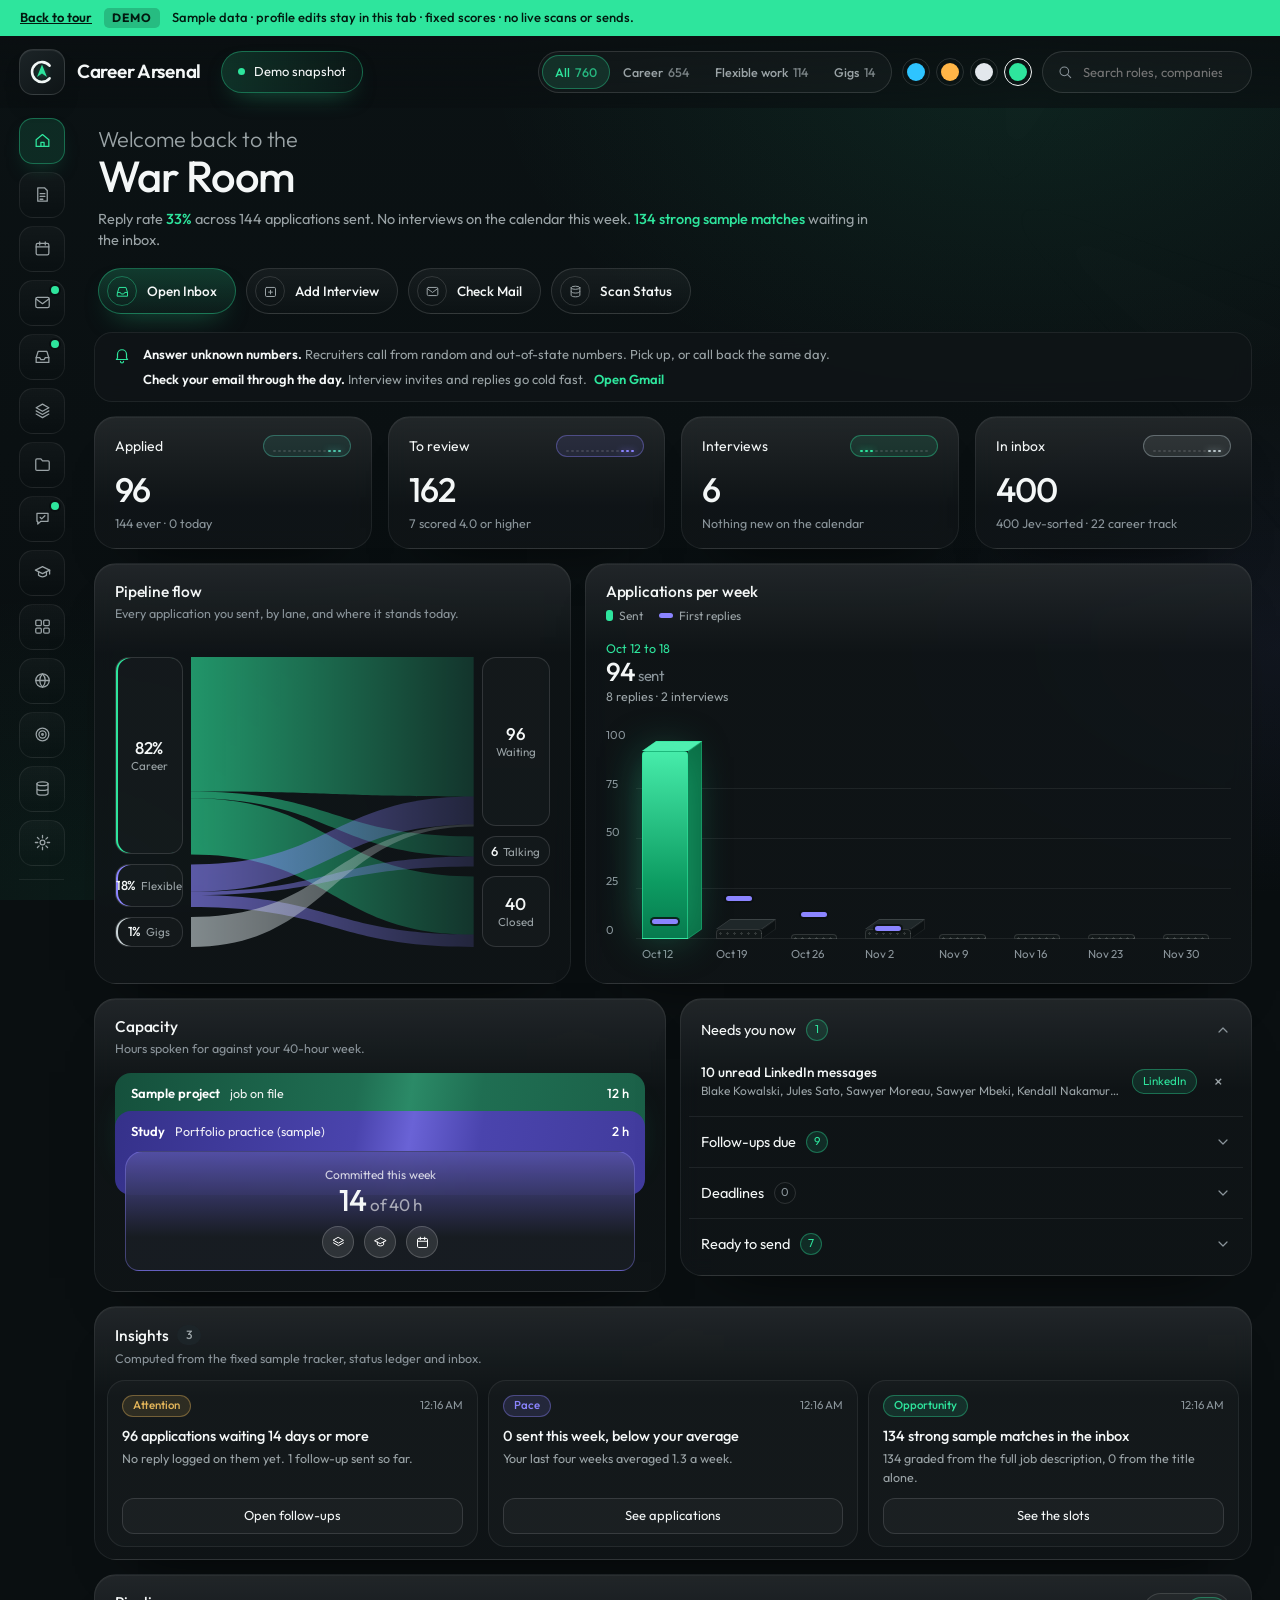
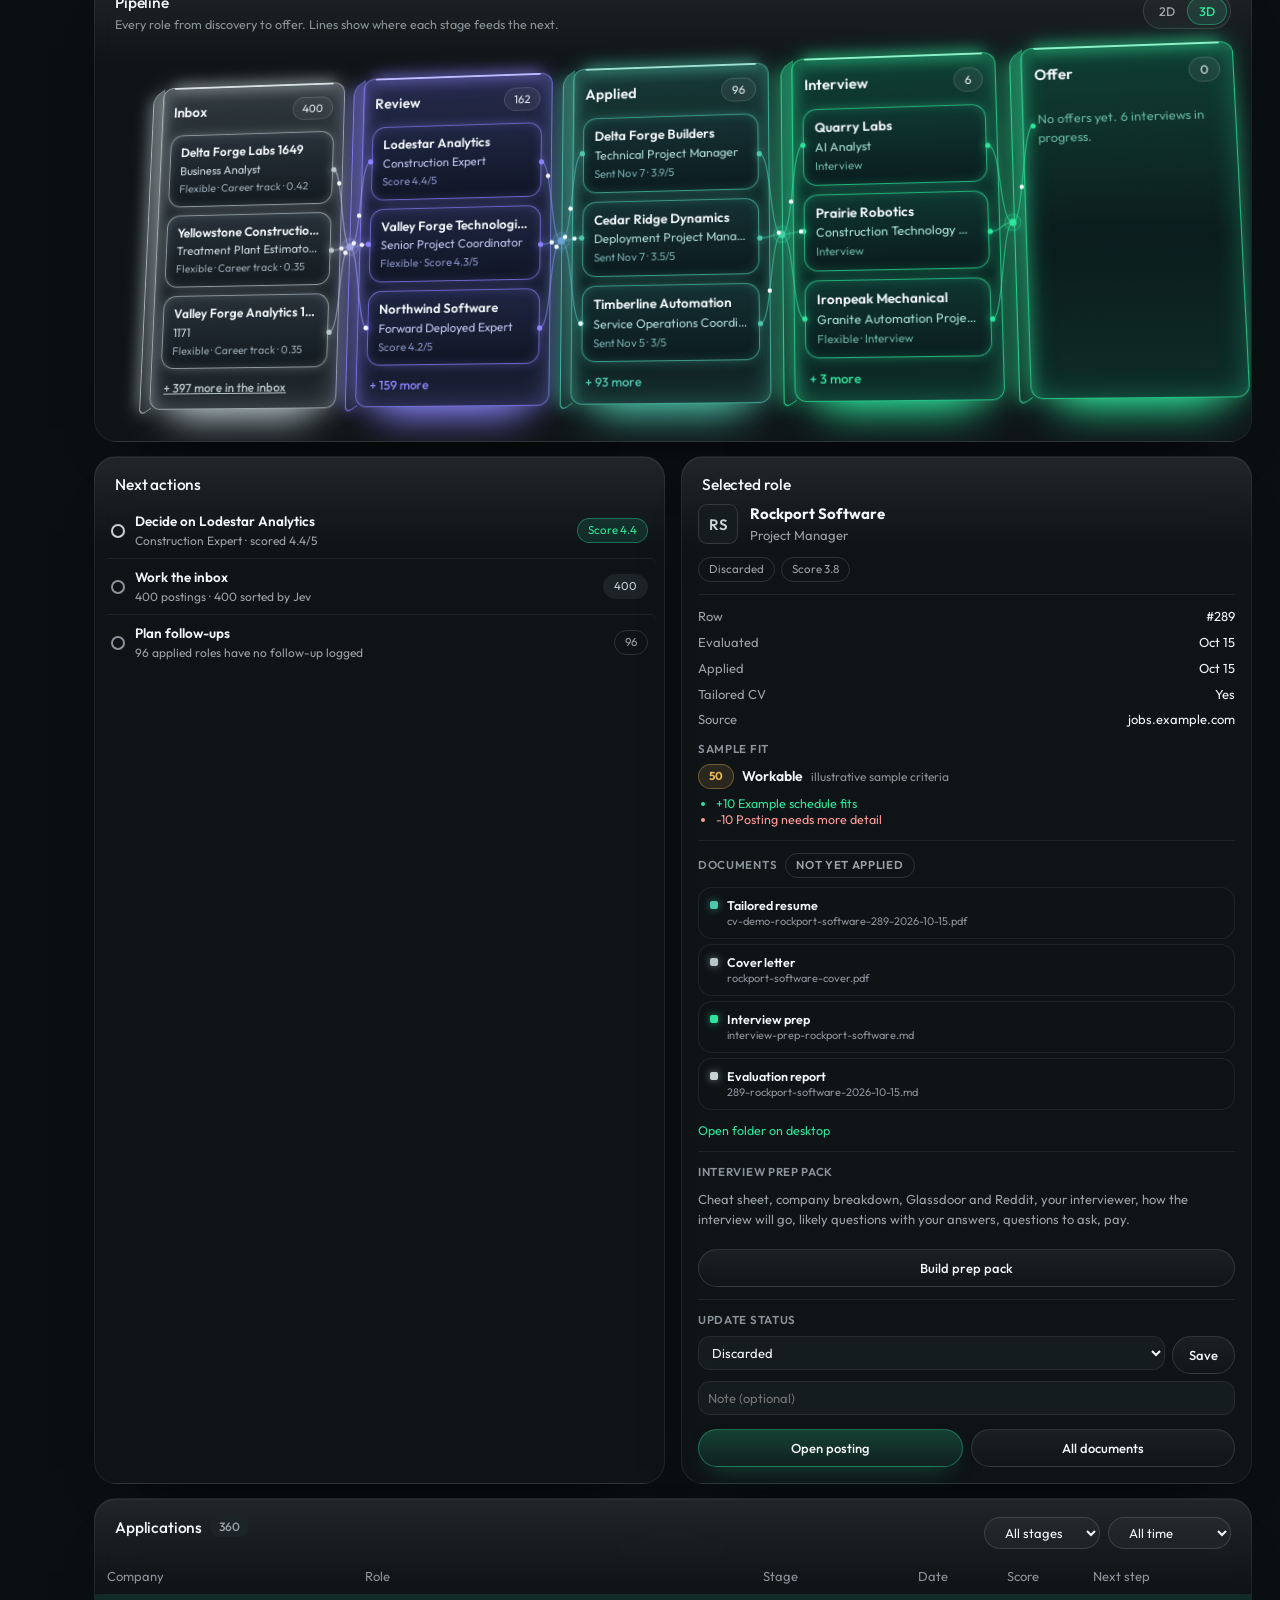
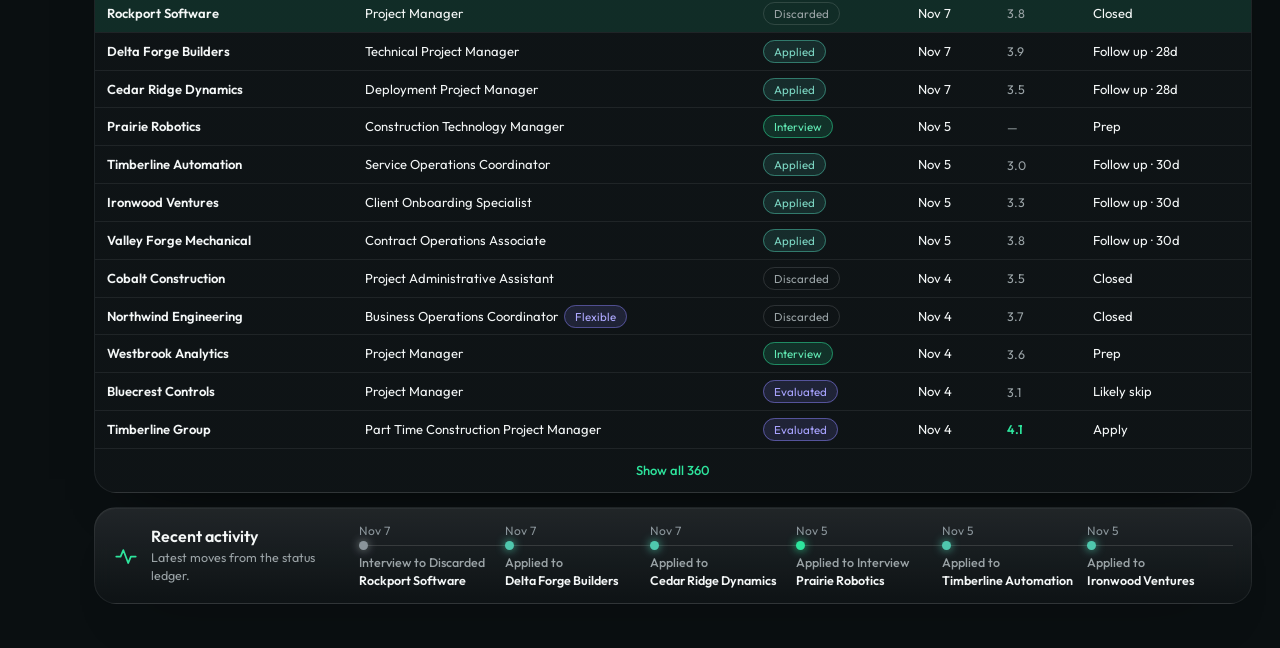
==== demo/index.html @ ac0d15e2 "Publish Career Arsenal showcase and interactive sample demo" ====
<!doctype html>
<html lang="en" data-accent="ice">
<head>
<meta charset="utf-8">
<meta name="viewport" content="width=device-width, initial-scale=1">
<title>Career Arsenal · Mission Control (demo)</title>
<meta name="robots" content="noindex">
<link rel="stylesheet" href="demo.css">
<script src="demo.js?v=interactive-1"></script>
<link rel="stylesheet" href="mission.css?v=sample-3">
<link rel="stylesheet" href="warroom.css">
<script src="theme.js?v=sample-2"></script>
</head>
<body>
<div class="demo-bar" id="demoBar"><a href="../" style="color:inherit;font-weight:600;white-space:nowrap">Back to tour</a><b>Demo</b><span id="demoMsg">Sample data · profile edits stay in this tab · fixed scores · no live scans or sends.</span></div>
<header class="top">
  <a class="brand" href="#overview"><b class="t-g">Career Arsenal</b> <span class="t-g">Mission control</span><svg class="brand-mark t-w" viewBox="0 0 48 48" aria-hidden="true"><path class="ring" d="M37 13.1A17 17 0 1 0 37 34.9"/><path class="delta" d="M24 11l8.5 21.5L24 26.5l-8.5 6z"/></svg><b class="t-w">Career Arsenal</b></a>
  <span class="wr-pill t-w" id="wrDate"></span>
  <span class="tag" id="dataTag"><i class="live-dot" aria-hidden="true"></i><span id="dataTagText">Live data</span></span>
  <a class="wr-pill ghost t-w" id="wrScan" href="#scans" hidden></a>
  <div class="top-right">
    <a class="wr-pill t-w" id="wrIv" href="#interviews" hidden></a>
    <div class="seg-toggle prof-sw" id="profSw" role="group" aria-label="Search profile" title="Fictional scenario: Career = longer-term opportunities. Flexible work = compatible schedule. Gigs = short projects.">
      <button type="button" data-profile="all" aria-pressed="true">All<span></span></button>
      <button type="button" data-profile="career" aria-pressed="false">Career<span></span></button>
      <button type="button" data-profile="stack" aria-pressed="false">Flexible<span></span></button>
      <button type="button" data-profile="gigs" aria-pressed="false">Gigs<span></span></button>
    </div>
    <div class="accent" role="group" aria-label="Accent color">
      <button type="button" data-accent="ice" aria-pressed="true" title="Ice"><i></i><span class="sr">Ice</span></button>
      <button type="button" data-accent="amber" aria-pressed="false" title="Amber"><i></i><span class="sr">Amber</span></button>
      <button type="button" data-accent="silver" aria-pressed="false" title="Silver"><i></i><span class="sr">Silver</span></button>
      <button type="button" data-accent="mint" aria-pressed="false" title="Mint"><i></i><span class="sr">Mint</span></button>
    </div>
    <label class="search"><span class="sr">Search roles, companies, or notes</span>
      <svg viewBox="0 0 24 24" aria-hidden="true"><circle cx="11" cy="11" r="6.5"/><path d="M16 16l4.5 4.5"/></svg>
      <input id="q" type="search" placeholder="Search roles, companies, or notes" autocomplete="off">
    </label>
  </div>
</header>

<div class="app">
  <nav class="side" aria-label="Sections">
    <a href="#overview" data-nav="overview"><svg viewBox="0 0 24 24" aria-hidden="true"><path d="M4 11l8-6.5 8 6.5v8.5H4z"/><path d="M10 19.5v-5h4v5"/></svg><span class="t-g">Overview</span><span class="t-w">War Room</span></a>
    <a href="#applications" data-nav="applications"><svg viewBox="0 0 24 24" aria-hidden="true"><path d="M6 3.5h8.5l3.5 3.5v13.5H6z"/><path d="M9 11h6M9 14.5h6M9 18h3.5"/></svg>Applications</a>
    <a href="#interviews" data-nav="interviews"><svg viewBox="0 0 24 24" aria-hidden="true"><rect x="4" y="5.5" width="16" height="14.5" rx="2"/><path d="M4 10h16M8.5 3.5v4M15.5 3.5v4"/></svg>Interviews<em class="nb" id="nbInterviews"></em></a>
    <a href="#mail" data-nav="mail"><svg viewBox="0 0 24 24" aria-hidden="true"><rect x="3.5" y="5.5" width="17" height="13" rx="2"/><path d="M4 7.5l8 6 8-6"/></svg>Mail<em class="nb" id="nbMail"></em></a>
    <a href="#inbox" data-nav="inbox"><svg viewBox="0 0 24 24" aria-hidden="true"><path d="M4 13.5l2.5-8h11l2.5 8v6H4z"/><path d="M4 13.5h4.5l1.5 2.5h4l1.5-2.5H20"/></svg>Inbox<em class="nb" id="nbInbox"></em></a>
    <a href="#stacking" data-nav="stacking"><svg viewBox="0 0 24 24" aria-hidden="true"><path d="M12 4l8 4.5-8 4.5-8-4.5z"/><path d="M4 12.5l8 4.5 8-4.5"/><path d="M4 16.5l8 4.5 8-4.5"/></svg>Work fit</a>
    <a href="#documents" data-nav="documents"><svg viewBox="0 0 24 24" aria-hidden="true"><path d="M3.5 7.5V18a1.5 1.5 0 001.5 1.5h14a1.5 1.5 0 001.5-1.5V9A1.5 1.5 0 0019 7.5h-7l-2-2.5H5A1.5 1.5 0 003.5 6.5z"/></svg>Documents</a>
    <a href="#answers" data-nav="answers"><svg viewBox="0 0 24 24" aria-hidden="true"><path d="M5 5.5h14v10H10l-4 3.5v-3.5H5z"/><path d="M9 10.5l2 2 4-4"/></svg>Answers<em class="nb" id="nbAnswers"></em></a>
    <a href="#learn" data-nav="learn"><svg viewBox="0 0 24 24" aria-hidden="true"><path d="M3 9l9-4.5L21 9l-9 4.5z"/><path d="M7 11v4.5c1.4 1.3 3 2 5 2s3.6-.7 5-2V11"/><path d="M21 9v5"/></svg>Learn</a>
    <a href="#platforms" data-nav="platforms"><svg viewBox="0 0 24 24" aria-hidden="true"><rect x="3.5" y="4" width="7" height="7" rx="1.5"/><rect x="13.5" y="4" width="7" height="7" rx="1.5"/><rect x="3.5" y="14" width="7" height="6.5" rx="1.5"/><rect x="13.5" y="14" width="7" height="6.5" rx="1.5"/></svg>Platforms</a>
    <a href="#websites" data-nav="websites"><svg viewBox="0 0 24 24" aria-hidden="true"><circle cx="12" cy="12" r="8.5"/><path d="M3.5 12h17M12 3.5c2.3 2.4 3.5 5.2 3.5 8.5s-1.2 6.1-3.5 8.5c-2.3-2.4-3.5-5.2-3.5-8.5s1.2-6.1 3.5-8.5z"/></svg>Websites</a>
    <a href="#targeting" data-nav="targeting"><svg viewBox="0 0 24 24" aria-hidden="true"><circle cx="12" cy="12" r="8"/><circle cx="12" cy="12" r="4.5"/><circle cx="12" cy="12" r="1"/></svg>Targeting</a>
    <a href="#scans" data-nav="scans"><svg viewBox="0 0 24 24" aria-hidden="true"><ellipse cx="12" cy="6" rx="7" ry="2.5"/><path d="M5 6v12c0 1.4 3.1 2.5 7 2.5s7-1.1 7-2.5V6M5 12c0 1.4 3.1 2.5 7 2.5s7-1.1 7-2.5"/></svg>Scans</a>
    <a href="#settings" data-nav="settings"><svg viewBox="0 0 24 24" aria-hidden="true"><circle cx="12" cy="12" r="3"/><path d="M12 3v3M12 18v3M3 12h3M18 12h3M5.6 5.6l2.1 2.1M16.3 16.3l2.1 2.1M5.6 18.4l2.1-2.1M16.3 7.7l2.1-2.1"/></svg>Settings</a>
    <section class="sys" aria-labelledby="sysTitle">
      <h2 id="sysTitle">System status</h2>
      <ul id="sysRows"></ul>
    </section>
  </nav>

  <main class="main" id="main" data-view="overview">
    <!-- War Room (Career Arsenal look): shown only when <html data-theme="warroom">. Drawn by warroom.js. -->
    <section class="wr-hero t-w" id="wrHero" data-views="overview" aria-labelledby="wrTitle">
      <h1 id="wrTitle"><span>Welcome back to the</span> War Room</h1>
      <p id="wrLine"></p>
      <div class="wr-actions">
        <a class="wr-btn primary" href="#inbox"><i><svg viewBox="0 0 24 24" aria-hidden="true"><path d="M4 13.5l2.5-8h11l2.5 8v6H4z"/><path d="M4 13.5h4.5l1.5 2.5h4l1.5-2.5H20"/></svg></i>Open Inbox</a>
        <button type="button" class="wr-btn" data-iv-add><i><svg viewBox="0 0 24 24" aria-hidden="true"><rect x="4" y="5.5" width="16" height="14.5" rx="2"/><path d="M12 10v6M9 13h6"/></svg></i>Add Interview</button>
        <a class="wr-btn" href="#mail"><i><svg viewBox="0 0 24 24" aria-hidden="true"><rect x="3.5" y="5.5" width="17" height="13" rx="2"/><path d="M4 7.5l8 6 8-6"/></svg></i>Check Mail</a>
        <a class="wr-btn" href="#scans"><i><svg viewBox="0 0 24 24" aria-hidden="true"><ellipse cx="12" cy="6" rx="7" ry="2.5"/><path d="M5 6v12c0 1.4 3.1 2.5 7 2.5s7-1.1 7-2.5V6M5 12c0 1.4 3.1 2.5 7 2.5s7-1.1 7-2.5"/></svg></i>Scan Status</a>
      </div>
    </section>
    <section class="panel alerts" id="alerts" aria-labelledby="alTitle" hidden>
      <div class="panel-h"><div class="al-head"><h2 id="alTitle">Needs you now <span class="count" id="alCount"></span></h2><p id="alDesc">Interviews today or tomorrow, unread LinkedIn messages, and deadlines in the next 3 days.</p><p class="al-peek" id="alPeek" hidden></p></div>
        <button type="button" class="btn sm" id="alToggle" aria-controls="alRows" aria-expanded="true">Hide</button></div>
      <ul class="next" id="alRows"></ul>
    </section>
    <!-- Standing reminders (Austin, 2026-11-07), on every page. -->
    <aside class="remind" aria-label="Reminders">
      <svg viewBox="0 0 24 24" aria-hidden="true"><path d="M6 16V11a6 6 0 0112 0v5l1.5 2h-15z"/><path d="M10 20.5a2 2 0 004 0"/></svg>
      <ul>
        <li><b>Answer unknown numbers.</b> Recruiters call from random and out-of-state numbers. Pick up, or call back the same day.</li>
        <li><b>Check your email through the day.</b> Interview invites and replies go cold fast. <a href="https://mail.google.com/" target="_blank" rel="noopener noreferrer">Open Gmail</a></li>
      </ul>
    </aside>
    <section class="kpis" id="kpis" aria-label="Key numbers" data-views="overview"></section>

    <section class="wr-grid t-w" id="wrGrid" data-views="overview" aria-label="War Room panels">
      <section class="panel wr-flow" aria-labelledby="wrFlowT">
        <div class="panel-h"><div><h2 id="wrFlowT">Pipeline flow</h2><p>Every application you sent, by lane, and where it stands today.</p></div></div>
        <div class="wr-flow-body" id="wrFlow"></div>
      </section>
      <section class="panel wr-bars" aria-labelledby="wrBarsT">
        <div class="panel-h"><div><h2 id="wrBarsT">Applications per week</h2><div class="wr-legend"><span><i style="background:var(--mint)"></i>Sent</span><span><i class="v" style="background:var(--violet)"></i>First replies</span></div></div></div>
        <div id="wrBars"></div>
      </section>
    </section>
    <div class="wr-col t-w" id="wrCol" data-views="overview">
      <section class="panel wr-cap" aria-labelledby="wrCapT">
        <div class="panel-h"><div><h2 id="wrCapT">Capacity</h2><p id="wrCapP"></p></div></div>
        <div id="wrCap"></div>
      </section>
      <section class="panel wr-acc" id="wrAcc" aria-label="Needs attention"></section>
    </div>
    <section class="panel wr-ins t-w" data-views="overview" aria-labelledby="wrInsT">
      <div class="panel-h"><div><h2 id="wrInsT">Insights <span class="count" id="wrInsN"></span></h2><p>Computed from the fixed sample tracker, status ledger and inbox.</p></div></div>
      <div class="wr-ins-list" id="wrIns"></div>
    </section>

    <section class="panel board" id="board" aria-labelledby="boardTitle" data-views="overview">
      <div class="panel-h">
        <div>
          <h2 id="boardTitle">Pipeline</h2>
          <p>Every role from discovery to offer. Lines show where each stage feeds the next.</p>
        </div>
        <div class="seg-toggle" role="group" aria-label="View">
          <button type="button" data-view="2d" aria-pressed="false">2D</button>
          <button type="button" data-view="3d" aria-pressed="true">3D</button>
        </div>
      </div>
      <div class="board-body" id="boardBody">
        <div class="floor" aria-hidden="true"></div>
        <div class="lanes" id="lanes"></div>
        <canvas id="links" aria-hidden="true"></canvas>
      </div>
    </section>

    <aside class="sidecol" data-views="overview applications">
      <section class="panel" id="actions" aria-labelledby="actTitle" data-views="overview">
        <div class="panel-h"><h2 id="actTitle">Next actions</h2></div>
        <ul class="next" id="next"></ul>
      </section>
      <section class="panel" aria-labelledby="selTitle" data-views="overview applications">
        <div class="panel-h"><h2 id="selTitle">Selected role</h2></div>
        <div class="sel" id="sel"></div>
      </section>
    </aside>

    <section class="panel apps" id="apps" aria-labelledby="appsTitle" data-views="overview applications">
      <div class="panel-h">
        <h2 id="appsTitle">Applications <span class="count" id="appsCount"></span></h2>
        <div class="filters">
          <select id="fStage" aria-label="Stage"></select>
          <select id="fTime" aria-label="Time range">
            <option value="">All time</option>
            <option value="7">Last 7 days</option>
            <option value="30">Last 30 days</option>
          </select>
        </div>
      </div>
      <div class="table-wrap">
        <table>
          <thead><tr><th>Company</th><th>Role</th><th>Stage</th><th>Date</th><th>Score</th><th>Next step</th></tr></thead>
          <tbody id="rows"></tbody>
        </table>
      </div>
      <button type="button" class="more" id="moreRows" hidden></button>
    </section>

    <section class="panel activity" id="activity" aria-labelledby="actvTitle" data-views="overview">
      <div class="activity-h">
        <svg viewBox="0 0 24 24" aria-hidden="true"><path d="M3 12.5h4l2.5-6 4.5 12 2.5-6H21"/></svg>
        <div><h2 id="actvTitle">Recent activity</h2><p>Latest moves from the status ledger.</p></div>
      </div>
      <ol class="timeline" id="timeline"></ol>
    </section>

    <!-- Interviews -->
    <section class="page" data-views="interviews" aria-labelledby="ivTitle" hidden>
      <div class="page-h">
        <div><h1 id="ivTitle">Interviews</h1><p>Click any interview to open it in Google Calendar.</p></div>
        <div class="page-btns">
          <a class="btn" href="https://calendar.google.com/calendar/r/week" target="_blank" rel="noopener noreferrer">Open Google Calendar</a>
          <button type="button" class="btn primary" data-iv-add>Add interview</button>
        </div>
      </div>
      <div class="mini-kpis" id="ivKpis"></div>
      <section class="panel cal-panel"><div class="panel-h"><div><h2>Next two weeks</h2><p>Interviews, follow-ups, deadlines and study time. Click anything to open it in Google Calendar.</p></div><div class="cal-legend" id="ivCalLegend"></div></div><div class="cal14" id="ivCal"></div></section>
      <div class="two-col iv-cols">
        <div class="col-stack">
          <section class="panel"><div class="panel-h"><h2>Upcoming <span class="count" id="ivUpCount"></span></h2></div><div class="ivlist" id="ivUpcoming"></div></section>
          <section class="panel"><div class="panel-h"><h2>Follow-ups <span class="count" id="ivFuCount"></span></h2></div><div class="fulist" id="ivFollowups"></div></section>
        </div>
        <section class="panel"><div class="panel-h"><h2>Past <span class="count" id="ivPastCount"></span></h2></div><div class="ivlist" id="ivPast"></div></section>
      </div>
    </section>

    <!-- Inbox -->
    <section class="page" data-views="inbox" aria-labelledby="inTitle" hidden>
      <div class="page-h">
        <div><h1 id="inTitle">Inbox</h1><p>New postings from the daily scan, sorted by Jev. Click a role to open the posting.</p></div>
      </div>
      <div class="ptabs" id="inTabs" role="group" aria-label="Inbox section"></div>
      <section class="panel" aria-labelledby="liTitle" id="inSecMessages" hidden>
        <div class="panel-h"><div><h2 id="liTitle">LinkedIn messages <span class="count" id="liCount"></span></h2><p id="liSub">Messages and InMail, read-only. Click one to open it on LinkedIn.</p></div>
          <button type="button" class="btn" id="liRefresh">Refresh</button></div>
        <div class="toolbar"><div class="chips-f" id="liFilter" role="group" aria-label="Which messages"></div></div>
        <ul class="li-list" id="liRows"></ul>
        <button type="button" class="more" id="liMore" hidden></button>
      </section>
      <section class="panel" id="inSecPostings" aria-label="Postings">
        <div class="toolbar">
          <div class="chips-f" id="inLanes" role="group" aria-label="Jev lane"></div>
          <label class="tog"><input type="checkbox" id="inRemote"> Remote US only</label>
          <label class="tog"><input type="checkbox" id="inLoc"> Fits location policy</label>
          <select id="inSort" aria-label="Sort">
            <option value="jev">Best Jev match</option>
            <option value="stack">Best sample fit</option>
            <option value="posted">Newest posted</option>
            <option value="company">Company A to Z</option>
          </select>
        </div>
        <div class="table-wrap">
          <table class="tbl-in">
            <thead><tr><th>Company</th><th>Role</th><th>Location</th><th>Jev lane</th><th>Confidence</th><th>Remote US</th><th title="Illustrative fit score: sample skills, experience, schedule and location">Fit</th><th>Posted</th></tr></thead>
            <tbody id="inRows"></tbody>
          </table>
        </div>
        <button type="button" class="more" id="inMore" hidden></button>
      </section>
      <section class="panel" aria-labelledby="osTitle" id="inSecOnsite" hidden>
        <div class="panel-h"><div><h2 id="osTitle">On-site (Texas) <span class="count" id="osCount"></span></h2><p>On-site and hybrid jobs in Texas from the last 30 days. Your remote-only rule keeps these out of Postings. Craigslist posts: check who posted before you reply.</p></div></div>
        <div class="toolbar"><div class="chips-f" id="osFilter" role="group" aria-label="Which on-site jobs"></div></div>
        <div class="table-wrap">
          <table class="tbl-in">
            <thead><tr><th>Company</th><th>Role</th><th>Location</th><th>Source</th><th>Found</th></tr></thead>
            <tbody id="osRows"></tbody>
          </table>
        </div>
        <button type="button" class="more" id="osMore" hidden></button>
      </section>
    </section>

    <!-- Stacking -->
    <section class="page" data-views="stacking" aria-labelledby="skTitle" hidden>
      <div class="page-h">
        <div><h1 id="skTitle">Work fit</h1><p>A fictional work-fit scenario: compare skills, schedule and location, then review the candidate’s example weekly capacity.</p></div>
        
      </div>
      <div id="skBody"><p class="loading">Loading…</p></div>
    </section>

    <!-- Documents -->
    <section class="page" data-views="documents" aria-labelledby="docTitle" hidden>
      <div class="page-h">
        <div><h1 id="docTitle">Documents <span class="count" id="docCount"></span></h1><p id="docPath">Tailored resumes, cover letters, job descriptions, reports and interview prep, per job.</p></div>
        <div class="page-btns"><button type="button" class="btn" data-open-folder="">Open folder</button></div>
      </div>
      <section class="panel">
        <div class="toolbar">
          <div class="chips-f" id="docFilter" role="group" aria-label="Which roles"></div>
          <select id="docSort" aria-label="Sort">
            <option value="recent">Most recent activity</option>
            <option value="company">Company A to Z</option>
          </select>
        </div>
        <div class="doc-grid" id="docGrid"></div>
        <button type="button" class="more" id="docMore" hidden></button>
      </section>
    </section>

    <!-- Answers -->
    <section class="page" data-views="answers" aria-labelledby="abTitle" hidden>
      <div class="page-h">
        <div><h1 id="abTitle">Answers</h1><p>The questions every application asks. The agent fills these for you, logs any it can't answer, and learns from the forms you've already sent.</p></div>
      </div>
      <div id="abBody"><p class="loading">Loading answers…</p></div>
    </section>

    <!-- Learn -->
    <section class="page" data-views="learn" aria-labelledby="lnTitle" hidden>
      <div class="page-h">
        <div><h1 id="lnTitle">Learn</h1><p>What your target jobs keep asking for that your CV doesn't show yet, a step-by-step path for each, and the certifications worth getting.</p></div>
      </div>
      <div id="lnBody"><p class="loading">Loading…</p></div>
    </section>

    <!-- Platforms -->
    <section class="page" data-views="platforms" aria-labelledby="pfTitle" hidden>
      <div class="page-h">
        <div><h1 id="pfTitle">Platforms</h1><p>AI-training gig platforms and local or freelance gig sites: what each one does, how you get in, what it pays, and what people on Reddit say. Sign up yourself on the ones you like, then set your status here.</p></div>
      </div>
      <div id="pfBody"><p class="loading">Loading…</p></div>
    </section>

    <!-- Websites -->
    <section class="page wb-page" data-views="websites" aria-labelledby="wbTitle" hidden>
      <div class="page-h">
        <div><h1 id="wbTitle">Powerful Websites</h1><p>Every saved website, sorted by category, with what it does and its last link check. The download is a clean copy with no name or account links on it.</p></div>
        <div class="page-btns"><a class="btn primary" href="/download/websites.xlsx" download>Download Spreadsheet</a><a class="btn" href="/download/websites.csv" download>Download CSV</a></div>
      </div>
      <div id="wbBody"><p class="loading">Loading…</p></div>
    </section>

    <!-- Targeting -->
    <section class="page" data-views="targeting" aria-labelledby="tgTitle" hidden>
      <div class="page-h">
        <div><h1 id="tgTitle">Targeting</h1><p>Explore profiles, edit sample parameters and save presets in this tab. The underlying system uses these settings to guide searches and scoring; this demo keeps job scores fixed.</p></div>
      </div>
      <div id="tgBody"><p class="loading">Loading presets…</p></div>
      <div id="tgRules"></div>
    </section>

    <!-- Scans -->
    <section class="page" data-views="scans" aria-labelledby="scTitle" hidden>
      <div class="page-h">
        <div><h1 id="scTitle">Scans</h1><p id="scSched">Daily scan of job boards, then Jev sorting, then backup.</p></div>
      </div>
      <div class="mini-kpis" id="scKpis"></div>
      <section class="panel"><div class="panel-h"><h2>Recent runs</h2></div><div class="table-wrap"><table><thead><tr><th>Run</th><th>Boards</th><th>Found</th><th>Off-title</th><th>Off-location</th><th>Duplicates</th><th>New</th><th>Errors</th></tr></thead><tbody id="scRuns"></tbody></table></div></section>
      <section class="panel" aria-labelledby="sbTitle">
        <div class="panel-h"><div><h2 id="sbTitle">Job boards <span class="count" id="sbCount"></span></h2><p>Every company career site and job board in portals.yml, with what the last scan got from it.</p></div></div>
        <div class="toolbar"><div class="chips-f" id="sbFilter" role="group" aria-label="Which boards"></div></div>
        <div class="table-wrap">
          <table class="tbl-sb">
            <thead><tr><th>Name</th><th>Type</th><th>Last scan</th><th>What to do</th><th>Checked</th></tr></thead>
            <tbody id="sbRows"></tbody>
          </table>
        </div>
        <button type="button" class="more" id="sbMore" hidden></button>
      </section>
      <div class="two-col">
        <section class="panel"><div class="panel-h"><div><h2>Latest scan log</h2><p>Last lines of data/scheduled-scan.log.</p></div></div><pre class="log" id="scLog"></pre></section>
        <section class="panel"><div class="panel-h"><h2>Jev sort of the inbox</h2></div><div id="scJev"></div></section>
      </div>
    </section>

    <!-- Mail -->
    <section class="page" data-views="mail" aria-labelledby="mlTitle" hidden>
      <div class="page-h"><div><h1 id="mlTitle">Mail</h1><p id="mlSub"></p></div></div>
      <div class="mini-kpis" id="mlKpis"></div>
      <section class="panel" aria-label="Mail log">
        <div class="ptabs in-panel" id="mlTabs" role="group" aria-label="Which mail"></div>
        <div id="mlBody"></div>
        <p class="empty-p" id="mlFoot"></p>
      </section>
    </section>

    <!-- Settings -->
    <section class="page" data-views="settings" aria-labelledby="stTitle" hidden>
      <div class="page-h"><div><h1 id="stTitle">Settings</h1><p>Saved in this browser only.</p></div></div>
      <section class="panel settings" id="stBody"></section>
    </section>
  </main>
</div>

<dialog class="dlg" id="ivDialog" aria-labelledby="ivDlgTitle">
  <form method="dialog" id="ivForm">
    <h2 id="ivDlgTitle">Add interview</h2>
    <input type="hidden" name="ivid">
    <div class="form-grid">
      <label>Company<input name="company" required list="ivCoList" autocomplete="off"></label>
      <label>Tracker row<select name="row"></select></label>
      <label>Role<input name="role" autocomplete="off"></label>
      <label>Round<select name="round"></select></label>
      <label>Date<input name="date" type="date"></label>
      <label>Time<input name="time" type="time"></label>
      <label class="wide">Location<input name="location" placeholder="Google Meet, Teams, or an address" autocomplete="off"></label>
      <label class="wide">Google Calendar link<input name="calendarUrl" type="url" placeholder="https://www.google.com/calendar/event?eid=…" autocomplete="off"></label>
      <label class="wide">Meeting link<input name="meetUrl" type="url" placeholder="https://meet.google.com/…" autocomplete="off"></label>
      <label class="wide">Notes<textarea name="notes" rows="3" maxlength="1000"></textarea></label>
    </div>
    <datalist id="ivCoList"></datalist>
    <p class="form-err" id="ivErr" role="alert"></p>
    <div class="dlg-btns">
      <button type="button" class="btn" value="cancel" data-dlg-close>Cancel</button>
      <button type="submit" class="btn primary" value="save">Save</button>
    </div>
  </form>
</dialog>

<div class="toast" id="toast" role="status" aria-live="polite" hidden></div>

<script type="module" src="mission.js?v=interactive-1"></script>
</body>
</html>
---- demo/demo.css ----
/* demo.css — the one strip the static demo adds above the real dashboard. */
.demo-bar { display: flex; align-items: center; gap: 12px; padding: 8px 20px; font: 500 13px/1.3 var(--body); color: var(--acc-ink); background: var(--acc); }
.demo-bar b { font-family: var(--mono); font-size: 12px; letter-spacing: .08em; text-transform: uppercase; padding: 2px 8px; border-radius: 5px; background: rgba(0,0,0,.18); }
.top { top: 0; }
@media (max-width: 760px) { .demo-bar { font-size: 12px; padding: 7px 14px; } }
---- demo/mission.css ----
@font-face { font-family: "DM Sans"; src: url("fonts/dm-sans-latin.woff2") format("woff2"); font-weight: 100 1000; font-display: swap; }
@font-face { font-family: "JetBrains Mono"; src: url("fonts/jetbrains-mono-latin-500-normal.woff2") format("woff2"); font-weight: 500; font-display: swap; }
@font-face { font-family: "JetBrains Mono"; src: url("fonts/jetbrains-mono-latin-700-normal.woff2") format("woff2"); font-weight: 700; font-display: swap; }

/* Graphite base, one accent. The accent is swappable from the top bar. */
:root {
  --bg: #15171b;
  --panel: #1c1f24;
  --panel-2: #23272d;
  --raise: #2b3037;
  --line: #2f343b;
  --line-2: #3e454e;
  --ink: #eceef1;
  --muted: #a3aab3;
  --faint: #8b929c;
  --steel: #8e98a4;
  --silver: #c6cdd5;
  --ok: #86d7a8;
  --warn: #ffb547;
  --acc: #2ec4ff;
  --acc-ink: #03192a;
  --acc-soft: rgba(46, 196, 255, .14);
  --acc-line: rgba(46, 196, 255, .45);
  --acc-glow: rgba(46, 196, 255, .6);
  /* Stage lights: electric blue, violet, royal blue, green. The violet leans blue so it never reads as pink. */
  --c-inbox: #2ec4ff;
  --c-review: #8f7cff;
  --c-applied: #4d8dff;
  --c-interview: #33e39a;
  --c-offer: #33e39a;
  --display: "DM Sans", system-ui, sans-serif;
  --mono: "JetBrains Mono", ui-monospace, Consolas, monospace;
  --body: "DM Sans", system-ui, sans-serif;
}
[data-accent="amber"] { --acc: #ffb547; --acc-ink: #2e1d04; --acc-soft: rgba(255, 181, 71, .13); --acc-line: rgba(255, 181, 71, .38); --acc-glow: rgba(255, 181, 71, .5); }
[data-accent="silver"] { --acc: #e3e7ec; --acc-ink: #1b1e22; --acc-soft: rgba(227, 231, 236, .1); --acc-line: rgba(227, 231, 236, .32); --acc-glow: rgba(227, 231, 236, .42); }

* { box-sizing: border-box; }
html { color-scheme: dark; scroll-behavior: smooth; }
body { margin: 0; background: var(--bg); color: var(--ink); font: 400 14px/1.45 var(--body); font-variant-numeric: tabular-nums; }
a { color: inherit; }
button, input, select { font: inherit; color: inherit; }
:focus-visible { outline: 2px solid var(--acc); outline-offset: 2px; }
.sr { position: absolute; width: 1px; height: 1px; overflow: hidden; clip: rect(0 0 0 0); white-space: nowrap; }
svg { fill: none; stroke: currentColor; stroke-width: 1.6; stroke-linecap: round; stroke-linejoin: round; }

/* top bar */
.top { display: flex; align-items: center; gap: 16px; padding: 14px 20px; border-bottom: 1px solid var(--line); background: #17191d; position: sticky; top: 0; z-index: 20; }
.brand { text-decoration: none; font-family: var(--mono); font-size: 19px; letter-spacing: .02em; white-space: nowrap; }
.brand b { font-weight: 700; }
.brand span { color: var(--acc); font-weight: 500; }
.tag { font-size: 12px; color: var(--acc); border: 1px solid var(--acc-line); background: var(--acc-soft); padding: 3px 9px; border-radius: 6px; white-space: nowrap; }
.top-right { margin-left: auto; display: flex; align-items: center; gap: 14px; min-width: 0; }
.accent { display: flex; gap: 6px; }
.accent button { width: 26px; height: 26px; border-radius: 50%; border: 1px solid var(--line-2); background: transparent; padding: 4px; cursor: pointer; }
.accent button i { display: block; width: 100%; height: 100%; border-radius: 50%; }
.accent [data-accent="ice"] i { background: #2ec4ff; }
.accent [data-accent="amber"] i { background: #ffb547; }
.accent [data-accent="silver"] i { background: #e3e7ec; }
.accent button[aria-pressed="true"] { border-color: var(--ink); }
.search { display: flex; align-items: center; gap: 8px; background: var(--panel); border: 1px solid var(--line); border-radius: 8px; padding: 0 10px; height: 36px; width: 300px; min-width: 0; color: var(--faint); }
.search svg { width: 16px; height: 16px; flex: none; }
.search input { border: 0; background: transparent; outline: none; width: 100%; color: var(--ink); font-size: 13px; }
.search:focus-within { border-color: var(--acc-line); }
.classic { font-size: 13px; color: var(--muted); white-space: nowrap; }

/* shell */
.app { display: grid; grid-template-columns: 188px minmax(0, 1fr); }
.side { padding: 16px 10px; border-right: 1px solid var(--line); display: flex; flex-direction: column; gap: 4px; position: sticky; top: 65px; height: calc(100vh - 65px); }
.side a { display: flex; align-items: center; gap: 11px; padding: 9px 12px; border-radius: 8px; text-decoration: none; color: var(--muted); font-size: 14px; border: 1px solid transparent; }
.side a svg { width: 18px; height: 18px; flex: none; }
.side a:hover { color: var(--ink); background: var(--panel); }
.side a.on { color: var(--ink); background: var(--acc-soft); border-color: var(--acc-line); }
.side a.on svg { color: var(--acc); }

.main {
  padding: 18px 20px 28px; display: grid; gap: 16px; min-width: 0;
  grid-template-columns: minmax(0, 1fr) 330px;
  grid-template-areas: "alerts alerts" "remind remind" "kpis kpis" "board side" "apps side" "act act";
  /* The tall side column's extra height goes to the table, not into empty space under the board. */
  grid-template-rows: auto auto auto auto 1fr auto;
}
.alerts { grid-area: alerts; border-color: rgba(255, 181, 71, .38); }
.alerts .next li { grid-template-columns: 14px minmax(0, 1fr) auto auto; }
.al-x { width: 26px; height: 26px; border: 1px solid transparent; border-radius: 6px; background: transparent; color: var(--muted); font-size: 16px; line-height: 1; cursor: pointer; }
.al-x:hover, .al-x:focus-visible { color: var(--ink); border-color: var(--line-2); }
.panel { background: var(--panel); border: 1px solid var(--line); border-radius: 12px; min-width: 0; }
.panel-h { display: flex; justify-content: space-between; align-items: flex-start; gap: 12px; padding: 14px 16px 10px; }
.panel-h h2 { margin: 0; font: 600 17px/1.2 var(--display); display: flex; align-items: center; gap: 8px; }
.panel-h p { margin: 4px 0 0; color: var(--muted); font-size: 13px; }
.count { font: 500 12px/1 var(--body); color: var(--muted); background: var(--raise); padding: 4px 8px; border-radius: 10px; }

/* KPIs */
.kpis { grid-area: kpis; display: grid; grid-template-columns: repeat(4, minmax(0, 1fr)); gap: 16px; }
.kpi { display: grid; grid-template-columns: 44px minmax(0, 1fr) auto; gap: 14px; align-items: center; padding: 14px 16px; }
.kpi { --tone: var(--acc); border-color: color-mix(in srgb, var(--tone) 40%, var(--line)); box-shadow: inset 0 0 24px -14px var(--tone), 0 0 20px -12px var(--tone); }
.kpi .ic { width: 44px; height: 44px; border-radius: 10px; display: grid; place-items: center; background: color-mix(in srgb, var(--tone) 14%, transparent); border: 1px solid color-mix(in srgb, var(--tone) 60%, transparent); color: var(--tone); box-shadow: 0 0 14px -4px var(--tone); }
.kpi .ic svg { width: 21px; height: 21px; }
.kpi .n { font: 700 30px/1 var(--mono); letter-spacing: -.02em; }
.kpi .l { color: var(--muted); font-size: 13px; margin-top: 4px; }
.kpi .s { color: var(--faint); font-size: 12px; margin-top: 2px; line-height: 1.35; }
.spark { display: flex; align-items: flex-end; gap: 2px; height: 38px; }
.spark span { width: 3px; background: var(--line-2); border-radius: 1px; min-height: 2px; }
.spark span.hot { background: var(--tone, var(--acc)); box-shadow: 0 0 6px var(--tone, var(--acc)); }
.chip.t { background: color-mix(in srgb, var(--tone) 14%, transparent); color: color-mix(in srgb, var(--tone) 75%, #fff); border-color: color-mix(in srgb, var(--tone) 50%, transparent); }

/* pipeline board */
.board { grid-area: board; overflow: hidden; }
.seg-toggle { display: flex; background: var(--panel-2); border: 1px solid var(--line); border-radius: 8px; padding: 2px; }
.seg-toggle button { border: 0; background: transparent; padding: 5px 12px; border-radius: 6px; cursor: pointer; color: var(--muted); font-size: 12.5px; font-weight: 600; }
.seg-toggle button[aria-pressed="true"] { background: var(--acc); color: var(--acc-ink); }
.prof-sw button span { margin-left: 5px; font-weight: 500; opacity: .75; }
.chip.stack { background: color-mix(in srgb, var(--c-review) 14%, transparent); color: color-mix(in srgb, var(--c-review) 70%, #fff); border-color: color-mix(in srgb, var(--c-review) 45%, transparent); margin-left: 6px; }
.board-body { position: relative; padding: 18px 18px 30px; min-height: 380px; }
.floor {
  position: absolute; left: -10%; right: -10%; bottom: -40px; height: 210px; pointer-events: none;
  background-image: linear-gradient(var(--acc-line) 1px, transparent 1px), linear-gradient(90deg, var(--acc-line) 1px, transparent 1px);
  background-size: 46px 46px; opacity: 0; transform: perspective(500px) rotateX(70deg); transform-origin: bottom;
  -webkit-mask-image: linear-gradient(to top, rgba(0,0,0,.55), transparent 85%); mask-image: linear-gradient(to top, rgba(0,0,0,.55), transparent 85%);
  transition: opacity .5s;
}
.board.is-3d .floor { opacity: .5; }
.lanes { position: relative; display: grid; grid-template-columns: repeat(5, minmax(0, 1fr)); gap: 24px; transition: transform .6s cubic-bezier(.2, .7, .2, 1); transform-style: preserve-3d; }
.board.is-3d .lanes { transform: perspective(1800px) rotateX(9deg) rotateY(-8deg) scale(.97); }
/* Glass lanes: each stage has its own light, tinted glass and a glowing rim. */
.lane {
  --tone: var(--c-inbox);
  position: relative; border-radius: 12px; padding: 12px 10px 10px; display: flex; flex-direction: column; gap: 9px; min-width: 0;
  background:
    linear-gradient(180deg, color-mix(in srgb, var(--tone) 22%, transparent), color-mix(in srgb, var(--tone) 6%, transparent) 55%, color-mix(in srgb, var(--tone) 13%, transparent)),
    rgba(6, 13, 20, .62);
  border: 1px solid color-mix(in srgb, var(--tone) 78%, transparent);
  box-shadow: 0 0 24px -4px color-mix(in srgb, var(--tone) 55%, transparent), inset 0 0 28px -6px color-mix(in srgb, var(--tone) 42%, transparent);
  transition: transform .6s cubic-bezier(.2, .7, .2, 1), box-shadow .3s;
}
.lane::before { content: ""; position: absolute; left: 12px; right: 12px; top: -1px; height: 2px; border-radius: 2px; background: color-mix(in srgb, var(--tone) 55%, #fff); box-shadow: 0 0 14px 1px var(--tone); }
.board.is-3d .lane {
  transform: translateZ(calc(var(--i) * 10px));
  box-shadow: 0 0 26px -4px color-mix(in srgb, var(--tone) 60%, transparent), inset 0 0 30px -6px color-mix(in srgb, var(--tone) 45%, transparent), 0 34px 40px -26px var(--tone);
}
/* The slab's side face, so each column reads as a thick pane of glass in 3D. */
.board.is-3d .lane::after {
  content: ""; position: absolute; top: 0; bottom: 0; left: -12px; width: 12px; pointer-events: none;
  border-radius: 8px 0 0 8px; transform-origin: right center; transform: skewY(-34deg);
  background: linear-gradient(180deg, color-mix(in srgb, var(--tone) 42%, transparent), color-mix(in srgb, var(--tone) 12%, transparent));
  border: 1px solid color-mix(in srgb, var(--tone) 85%, transparent); border-right: 0;
  box-shadow: -3px 0 16px -3px var(--tone);
}
.lane[data-stage="review"] { --tone: var(--c-review); }
.lane[data-stage="applied"] { --tone: var(--c-applied); }
.lane[data-stage="interview"] { --tone: var(--c-interview); }
.lane[data-stage="offer"] { --tone: var(--c-offer); }
.lane-h { display: flex; justify-content: space-between; align-items: center; padding: 2px 2px 4px; }
.lane-h h3 { margin: 0; font: 600 15px/1 var(--display); color: #f3f8fc; }
.lane-h span { font-size: 12px; color: #e7eef4; background: rgba(255, 255, 255, .06); border: 1px solid rgba(255, 255, 255, .14); border-radius: 8px; padding: 3px 8px; }
.pcard {
  position: relative; text-align: left; width: 100%; cursor: pointer; display: block;
  background: linear-gradient(180deg, color-mix(in srgb, var(--tone) 17%, rgba(8, 17, 26, .92)), color-mix(in srgb, var(--tone) 6%, rgba(7, 14, 21, .92)));
  border: 1px solid color-mix(in srgb, var(--tone) 70%, transparent); border-radius: 9px; padding: 9px 11px 10px;
  box-shadow: 0 0 14px -4px color-mix(in srgb, var(--tone) 70%, transparent), inset 0 0 16px -8px color-mix(in srgb, var(--tone) 70%, transparent);
  transition: border-color .2s, box-shadow .2s;
}
.pcard:hover { border-color: var(--tone); box-shadow: 0 0 20px -3px color-mix(in srgb, var(--tone) 80%, transparent), inset 0 0 18px -8px var(--tone); }
.pcard b { display: block; font-size: 13.5px; font-weight: 600; color: #f3f8fc; white-space: nowrap; overflow: hidden; text-overflow: ellipsis; }
.pcard small { display: block; color: color-mix(in srgb, var(--tone) 28%, #d5e0e8); font-size: 12.5px; white-space: nowrap; overflow: hidden; text-overflow: ellipsis; }
.pcard em { display: block; font-style: normal; font-size: 11.5px; color: color-mix(in srgb, var(--tone) 35%, #8697a5); margin-top: 3px; white-space: nowrap; overflow: hidden; text-overflow: ellipsis; }
.pcard.case, .pcard.sel { border-color: color-mix(in srgb, var(--tone) 60%, #fff); box-shadow: 0 0 0 1px var(--tone), 0 0 26px -2px var(--tone), inset 0 0 20px -8px var(--tone); }
.pcard.dim { opacity: .3; }
.lane-more { border: 0; background: transparent; color: var(--tone); font-size: 13px; font-weight: 500; text-align: left; padding: 2px 4px; cursor: pointer; }
.lane-more:hover { color: #fff; }
.lane-empty { color: color-mix(in srgb, var(--tone) 40%, #8697a5); font-size: 12.5px; padding: 10px 4px; line-height: 1.5; }
#links { position: absolute; inset: 0; width: 100%; height: 100%; pointer-events: none; z-index: 3; }

/* right column */
.sidecol { grid-area: side; display: flex; flex-direction: column; gap: 16px; min-width: 0; }
.next { list-style: none; margin: 0; padding: 0 8px 10px; }
.next li { display: grid; grid-template-columns: 14px minmax(0, 1fr) auto; gap: 10px; align-items: center; padding: 9px 8px; border-top: 1px solid var(--line); cursor: pointer; border-radius: 6px; }
.next li:first-child { border-top: 0; }
.next li:hover { background: var(--panel-2); }
.next li::before { content: ""; width: 10px; height: 10px; border-radius: 50%; border: 2px solid var(--tone, var(--steel)); }
.next b { display: block; font-size: 13.5px; font-weight: 600; }
.next small { display: block; color: var(--muted); font-size: 12px; white-space: nowrap; overflow: hidden; text-overflow: ellipsis; }
.chip { font-size: 11.5px; padding: 3px 8px; border-radius: 6px; background: var(--raise); color: var(--silver); white-space: nowrap; border: 1px solid transparent; }
.chip.acc { background: var(--acc-soft); color: var(--acc); border-color: var(--acc-line); }
.chip.solid { background: var(--acc); color: var(--acc-ink); }
.chip.ok { background: rgba(134, 215, 168, .12); color: var(--ok); border-color: rgba(134, 215, 168, .35); }
.chip.ghost { background: transparent; border-color: var(--line-2); color: var(--muted); }
.chip.warn { background: rgba(255, 181, 71, .12); color: #ffb547; border-color: rgba(255, 181, 71, .38); }

.sel { padding: 0 16px 16px; }
.sel-id { display: flex; gap: 12px; align-items: center; }
.sel-id .mono { width: 40px; height: 40px; border-radius: 9px; background: var(--panel-2); border: 1px solid var(--line-2); display: grid; place-items: center; font: 600 15px var(--display); color: var(--silver); flex: none; }
.sel-id b { display: block; font-size: 15px; }
.sel-id small { color: var(--muted); font-size: 13px; }
.sel .chips { display: flex; flex-wrap: wrap; gap: 6px; margin: 12px 0; }
.sel p { margin: 0 0 12px; color: var(--muted); font-size: 13px; line-height: 1.55; }
.sel dl { margin: 0; display: grid; grid-template-columns: auto minmax(0, 1fr); gap: 7px 12px; font-size: 13px; border-top: 1px solid var(--line); padding-top: 12px; }
.sel dt { color: var(--muted); }
.sel dd { margin: 0; text-align: right; overflow: hidden; text-overflow: ellipsis; white-space: nowrap; }
.sel .btns { display: grid; grid-template-columns: 1fr 1fr; gap: 8px; margin-top: 14px; }
.btn { display: inline-flex; justify-content: center; align-items: center; height: 36px; border-radius: 8px; border: 1px solid var(--line-2); background: var(--panel-2); text-decoration: none; font-size: 13px; font-weight: 600; cursor: pointer; }
.btn:hover { border-color: var(--silver); }
.btn.primary { background: var(--acc); color: var(--acc-ink); border-color: var(--acc); }
.btn.primary:hover { filter: brightness(1.08); }

/* applications */
.apps { grid-area: apps; }
.filters { display: flex; gap: 8px; }
.filters select { background: var(--panel-2); border: 1px solid var(--line); border-radius: 8px; height: 32px; padding: 0 8px; font-size: 13px; }
/* position: relative keeps screen-reader-only labels inside a wide table from widening the whole page on a phone. */
.table-wrap { overflow-x: auto; position: relative; }
table { width: 100%; border-collapse: collapse; font-size: 13px; }
th { text-align: left; font-weight: 500; color: var(--muted); padding: 8px 12px; border-bottom: 1px solid var(--line); white-space: nowrap; }
td { padding: 9px 12px; border-bottom: 1px solid var(--line); white-space: nowrap; max-width: 260px; overflow: hidden; text-overflow: ellipsis; }
tbody tr { cursor: pointer; }
tbody tr:hover td { background: var(--panel-2); }
tbody tr.sel td { background: var(--acc-soft); }
td.co { font-weight: 600; }
td.empty { color: var(--muted); text-align: center; padding: 22px; }
.more { display: block; width: 100%; border: 0; background: transparent; color: var(--acc); padding: 12px; font-size: 13px; font-weight: 600; cursor: pointer; border-radius: 0 0 12px 12px; }
.more:hover { background: var(--panel-2); }

/* activity */
.activity { grid-area: act; display: grid; grid-template-columns: 230px minmax(0, 1fr); align-items: center; gap: 16px; padding: 14px 18px; }
.activity-h { display: flex; gap: 12px; align-items: center; }
.activity-h svg { width: 26px; height: 26px; color: var(--acc); flex: none; }
.activity-h h2 { margin: 0; font: 600 16px/1.2 var(--display); }
.activity-h p { margin: 2px 0 0; color: var(--muted); font-size: 12.5px; }
.timeline { list-style: none; margin: 0; padding: 0; display: grid; grid-template-columns: repeat(6, minmax(0, 1fr)); position: relative; }
.timeline::before { content: ""; position: absolute; left: 0; right: 0; top: 23px; height: 1px; background: var(--line-2); }
.timeline li { position: relative; padding-right: 10px; font-size: 12.5px; min-width: 0; }
.timeline time { display: block; color: var(--faint); font-size: 12px; margin-bottom: 14px; }
.timeline li::before { content: ""; position: absolute; left: 0; top: 19px; width: 9px; height: 9px; border-radius: 50%; background: var(--tone, var(--acc)); box-shadow: 0 0 10px var(--tone, var(--acc)); }
.timeline b { display: block; font-weight: 500; color: var(--muted); }
.timeline span { display: block; font-weight: 600; white-space: nowrap; overflow: hidden; text-overflow: ellipsis; }

.loading { color: var(--muted); padding: 30px; }

/* ---- views: one page shell, sections shown per sidebar view ---- */
[hidden] { display: none !important; }
.kpi { text-decoration: none; color: inherit; transition: transform .15s, box-shadow .2s; }
.kpi:hover { transform: translateY(-1px); box-shadow: inset 0 0 24px -12px var(--tone), 0 0 26px -10px var(--tone); }
.main[data-view="applications"] { grid-template-areas: "alerts alerts" "remind remind" "apps side"; }
.main[data-view="applications"] .sidecol { position: sticky; top: 83px; align-self: start; }
.main:not([data-view="overview"]):not([data-view="applications"]) { grid-template-columns: minmax(0, 1fr); grid-template-areas: none; }
.main:not([data-view="overview"]):not([data-view="applications"]) .alerts { grid-area: auto; }
.page { display: grid; grid-template-columns: minmax(0, 1fr); gap: 16px; min-width: 0; align-content: start; }
.page-h { display: flex; justify-content: space-between; align-items: flex-end; gap: 16px; flex-wrap: wrap; }
.page-h h1 { margin: 0; font: 650 24px/1.15 var(--display); display: flex; align-items: center; gap: 10px; }
.page-h p { margin: 6px 0 0; color: var(--muted); font-size: 13.5px; max-width: 760px; }
.page-h code, .hint code { font: 500 12px var(--mono); color: var(--silver); background: var(--panel-2); padding: 1px 5px; border-radius: 4px; word-break: break-all; }
.page-btns { display: flex; gap: 8px; flex-wrap: wrap; }
.page-btns .btn { padding: 0 14px; }
.btn.sm { height: 30px; padding: 0 10px; font-size: 12.5px; }
.btn.ghost-btn { background: transparent; color: var(--muted); }
.linkish { border: 0; background: none; color: var(--acc); padding: 6px 0 0; font-size: 12.5px; cursor: pointer; text-align: left; }
.linkish:hover { text-decoration: underline; }
.two-col { display: grid; grid-template-columns: minmax(0, 1fr) minmax(0, 1fr); gap: 16px; }
.pad { padding: 16px; }
.pad-x { padding: 0 16px 8px; }
.hint { color: var(--faint); font-size: 12.5px; margin: 12px 0 0; line-height: 1.5; }
.empty-p { color: var(--muted); padding: 6px 16px 18px; margin: 0; }
ul.plain { list-style: none; margin: 0; padding: 0 16px 14px; }
ul.plain li { display: flex; justify-content: space-between; align-items: center; gap: 12px; padding: 9px 0; border-top: 1px solid var(--line); font-size: 13px; }
ul.plain li:first-child { border-top: 0; }
ul.plain small { display: block; color: var(--muted); font-size: 12px; }
.chips.wrap { display: flex; flex-wrap: wrap; gap: 6px; margin-top: 8px; }
.sel-sub { color: var(--faint); font-size: 11.5px; letter-spacing: .06em; text-transform: uppercase; font-weight: 600; margin: 0 0 6px; display: flex; align-items: center; gap: 8px; }
h2.big { margin: 2px 0 12px; font: 650 20px/1.2 var(--display); }
dl.kv { margin: 0 0 14px; display: grid; grid-template-columns: auto minmax(0, 1fr); gap: 7px 14px; font-size: 13px; }
dl.kv dt { color: var(--muted); }
dl.kv dd { margin: 0; text-align: right; }

/* small KPI strip used by pages */
.mini-kpis { display: grid; grid-template-columns: repeat(4, minmax(0, 1fr)); gap: 16px; }
.mk { --tone: var(--acc); padding: 14px 16px; border-color: color-mix(in srgb, var(--tone) 35%, var(--line)); box-shadow: inset 0 0 22px -14px var(--tone); }
.mk .n { font: 700 24px/1.1 var(--mono); color: color-mix(in srgb, var(--tone) 40%, #fff); }
.mk .l { color: var(--muted); font-size: 13px; margin-top: 4px; }
.mk .s { color: var(--faint); font-size: 12px; margin-top: 2px; white-space: nowrap; overflow: hidden; text-overflow: ellipsis; }

/* toolbar + filter chips */
.toolbar { display: flex; flex-wrap: wrap; align-items: center; gap: 10px 14px; padding: 14px 16px 10px; }
.toolbar select { background: var(--panel-2); border: 1px solid var(--line); border-radius: 8px; height: 32px; padding: 0 8px; font-size: 13px; margin-left: auto; }
.chips-f { display: flex; flex-wrap: wrap; gap: 6px; }
.fchip { border: 1px solid var(--line-2); background: transparent; color: var(--muted); border-radius: 16px; padding: 5px 11px; font-size: 12.5px; font-weight: 600; cursor: pointer; }
.fchip span { color: var(--faint); font-weight: 500; margin-left: 2px; }
.fchip[aria-pressed="true"] { background: var(--acc-soft); border-color: var(--acc-line); color: var(--acc); }
.fchip[aria-pressed="true"] span { color: inherit; }
.tog { display: inline-flex; align-items: center; gap: 7px; font-size: 13px; color: var(--muted); cursor: pointer; }
.tog input { accent-color: var(--acc); width: 15px; height: 15px; }
.tbl-in td a { text-decoration: none; }
.tbl-in td a:hover { color: var(--acc); text-decoration: underline; }
.tbl-in tbody tr { cursor: default; }
.li-list { list-style: none; margin: 0; padding: 0 16px 8px; display: grid; gap: 6px; }
.li-list li a { display: block; padding: 10px 12px; border: 1px solid var(--line); border-radius: 9px; background: var(--panel-2); text-decoration: none; }
.li-list li a:hover { border-color: var(--acc-line); }
.li-list li.unread a { border-color: var(--acc-line); }
.li-h { display: flex; align-items: center; gap: 8px; min-width: 0; }
.li-h b { font-size: 13.5px; white-space: nowrap; overflow: hidden; text-overflow: ellipsis; }
.li-h small { margin-left: auto; color: var(--faint); font-size: 12px; white-space: nowrap; }
.li-list p { margin: 4px 0 0; color: var(--muted); font-size: 12.5px; display: -webkit-box; -webkit-line-clamp: 2; -webkit-box-orient: vertical; overflow: hidden; overflow-wrap: anywhere; }
.tbl-sb tbody tr { cursor: default; }
.tbl-mail tbody tr[data-key] { cursor: pointer; }
.tbl-mail td.todo { min-width: 180px; }
.tbl-sb td a { text-decoration: none; }
.tbl-sb td a:hover { color: var(--acc); text-decoration: underline; }
.tbl-sb td small { color: var(--faint); margin-left: 4px; }
/* Powerful Websites: one step up from the dashboard's dense 13px scale, same DM Sans roles.
   Title 36 / section 21 / body + names 15-15.5 / labels and chips 13.5 / metadata 13. */
.wb-page .page-h h1 { font-size: 36px; letter-spacing: -.02em; text-wrap: balance; }
.wb-page .page-h p { font-size: 15px; line-height: 1.55; max-width: 68ch; text-wrap: pretty; }
.wb-page .page-btns .btn { height: 40px; padding: 0 18px; font-size: 14px; }
.wb-page .panel-h { padding: 18px 18px 12px; align-items: center; }
.wb-page .panel-h h2 { font-size: 21px; gap: 10px; }
.wb-page .panel-h p { font-size: 13.5px; margin-top: 6px; }
.wb-page .count { font-size: 13px; padding: 4px 9px; }
.wb-q { background: var(--panel-2); border: 1px solid var(--line); border-radius: 9px; height: 40px; padding: 0 13px; font-size: 14.5px; width: 280px; max-width: 100%; }
.wb-q::placeholder { color: var(--faint); }
.wb-chips { padding: 0 18px 16px; gap: 7px; }
.wb-chips .fchip { font-size: 13.5px; padding: 6px 13px; border-radius: 18px; }
.wb-chips .fchip span { font-size: 12.5px; }
.wb-tbl { font-size: 15px; }
.wb-tbl th { font-size: 13.5px; font-weight: 600; color: var(--muted); letter-spacing: .01em; padding: 11px 14px; }
.wb-tbl td { padding: 13px 14px; vertical-align: top; }
.wb-tbl td:first-child { white-space: normal; min-width: 220px; max-width: 320px; }
.wb-tbl td b { font-size: 15.5px; font-weight: 600; line-height: 1.35; }
.wb-tbl td small.wb-host { display: block; margin: 3px 0 0; font-size: 13px; font-weight: 400; color: var(--faint); }
.wb-tbl td.todo { min-width: 280px; max-width: 520px; line-height: 1.55; letter-spacing: .005em; }
.wb-tbl td small.wb-note { display: block; margin: 5px 0 0; font-size: 13px; color: var(--faint); }
.wb-tbl td.wb-cat { font-size: 14px; color: var(--silver); }
.wb-tbl td a { font-weight: inherit; }
.wb-tbl .chip { font-size: 12.5px; padding: 4px 9px; font-weight: 600; }
.wb-more { margin: 14px 18px 18px; padding: 0 16px; height: 40px; font-size: 14px; }
@media (max-width: 640px) {
  .wb-page .page-h h1 { font-size: 28px; }
  .wb-page .page-h p { font-size: 14.5px; }
  .wb-page .panel-h { flex-wrap: wrap; }
  .wb-q { width: 100%; }
}
.tbl-sb td.todo { white-space: normal; max-width: 420px; min-width: 220px; color: var(--muted); }

/* interviews */
/* Two-week calendar: seven big day cells per row, each event toned by kind. */
.cal14 { display: grid; grid-template-columns: repeat(7, minmax(0, 1fr)); gap: 10px; padding: 0 16px 16px; }
.cday { --tone: var(--line-2); position: relative; min-height: 178px; border: 1px solid var(--line); border-radius: 12px; background: var(--panel-2); padding: 10px; display: flex; flex-direction: column; gap: 6px; min-width: 0; }
.cday.wkend { background: color-mix(in srgb, var(--panel-2) 70%, var(--bg)); }
.cday.today { border-color: var(--acc-line); box-shadow: inset 0 0 26px -14px var(--acc-glow); }
.cday.today::before { content: ""; position: absolute; left: 12px; right: 12px; top: -1px; height: 2px; border-radius: 2px; background: color-mix(in srgb, var(--acc) 60%, #fff); box-shadow: 0 0 12px 1px var(--acc); }
.cday.has { border-color: color-mix(in srgb, var(--c-interview) 55%, var(--line)); }
.cday-h { display: flex; justify-content: space-between; align-items: baseline; text-decoration: none; color: var(--muted); font-size: 12.5px; font-weight: 500; margin-bottom: 2px; }
.cday-h b { font: 700 26px/1 var(--mono); color: var(--ink); }
.cday.today .cday-h span { color: var(--acc); }
.cday-h:hover b { color: var(--acc); }
.cev { --tone: var(--c-interview); display: grid; gap: 1px; text-decoration: none; font-size: 12px; line-height: 1.3; padding: 5px 7px; border-radius: 7px; background: color-mix(in srgb, var(--tone) 15%, transparent); border: 1px solid color-mix(in srgb, var(--tone) 48%, transparent); min-width: 0; }
.cev span { font-size: 11px; color: color-mix(in srgb, var(--tone) 60%, #fff); }
.cev b { font-weight: 600; color: #f3f8fc; white-space: nowrap; overflow: hidden; text-overflow: ellipsis; }
.cev:hover { border-color: var(--tone); }
.cday .cev.extra { display: none; }
.cday.open .cev.extra { display: grid; }
.cmore { font-size: 12px; color: var(--muted); text-decoration: none; padding: 2px 2px 0; border: 0; background: none; text-align: left; cursor: pointer; }
.cmore:hover { color: var(--acc); }
.k-interview { --tone: var(--c-interview); }
/* Interviews are the events that matter most: brighter fill, solid edge, a soft glow, bold label. */
.cev.k-interview { background: color-mix(in srgb, var(--tone) 28%, transparent); border-color: color-mix(in srgb, var(--tone) 85%, transparent); box-shadow: 0 0 16px -6px var(--tone); }
.cev.k-interview span { font-weight: 700; letter-spacing: .02em; color: color-mix(in srgb, var(--tone) 35%, #fff); }
.cev.k-interview b { color: #fff; }
.k-followup { --tone: #ffb547; }
.k-deadline { --tone: var(--c-review); }
.k-study { --tone: var(--c-inbox); }
.cal-legend { display: flex; flex-wrap: wrap; gap: 6px 14px; align-items: center; font-size: 12.5px; color: var(--silver); }
.leg { display: inline-flex; align-items: center; gap: 6px; }
.leg i { width: 9px; height: 9px; border-radius: 3px; background: var(--tone); }
.ivlist { display: grid; gap: 10px; padding: 0 16px 16px; }
.ivcard { border: 1px solid var(--line); border-radius: 10px; background: var(--panel-2); padding: 12px; display: grid; gap: 10px; }
.ivcard.past { opacity: .8; }
.iv-main { display: grid; grid-template-columns: 58px minmax(0, 1fr) auto; gap: 14px; align-items: center; text-decoration: none; color: inherit; border-radius: 8px; }
.iv-main:hover .iv-open { color: var(--acc); }
.iv-main:hover b { color: var(--acc); }
.iv-date { text-align: center; border: 1px solid color-mix(in srgb, var(--c-interview) 55%, var(--line)); border-radius: 9px; padding: 6px 0; background: color-mix(in srgb, var(--c-interview) 10%, transparent); }
.ivcard.past .iv-date { border-color: var(--line-2); background: transparent; }
.iv-date span { display: block; font-size: 11px; color: var(--muted); text-transform: uppercase; letter-spacing: .05em; }
.iv-date b { display: block; font: 700 22px/1.1 var(--mono); }
.iv-body { min-width: 0; }
.iv-body b { display: block; font-size: 15px; }
.iv-body small { display: block; color: var(--muted); font-size: 13px; white-space: nowrap; overflow: hidden; text-overflow: ellipsis; }
.iv-body .chips { display: flex; flex-wrap: wrap; gap: 6px; margin-top: 7px; }
.iv-open { font-size: 12.5px; color: var(--muted); white-space: nowrap; }
.iv-acts { display: flex; flex-wrap: wrap; gap: 6px; padding-left: 72px; }
.ivcard details { padding-left: 72px; font-size: 13px; color: var(--muted); }
.ivcard summary { cursor: pointer; color: var(--faint); font-size: 12.5px; }
.ivcard details p { margin: 6px 0 0; line-height: 1.5; }

/* documents */
.doc-grid { display: grid; grid-template-columns: repeat(auto-fill, minmax(320px, 1fr)); gap: 12px; padding: 0 16px 16px; }
.doc-card { border: 1px solid var(--line); border-radius: 10px; background: var(--panel-2); padding: 12px; display: flex; flex-direction: column; gap: 9px; min-width: 0; }
.doc-h { display: flex; justify-content: space-between; gap: 10px; align-items: flex-start; }
.doc-h > div { min-width: 0; }
.doc-h b { display: block; font-size: 14.5px; }
.doc-h small { display: block; color: var(--muted); font-size: 12.5px; overflow: hidden; text-overflow: ellipsis; white-space: nowrap; }
.doc-meta { color: var(--faint); font-size: 12px; overflow: hidden; text-overflow: ellipsis; white-space: nowrap; }
.files { display: grid; gap: 5px; }
.file { --ft: var(--steel); display: grid; grid-template-columns: 8px minmax(0, 1fr); column-gap: 9px; text-decoration: none; padding: 6px 8px; border-radius: 7px; border: 1px solid var(--line); background: var(--panel); }
.file::before { content: ""; grid-row: span 2; width: 8px; height: 8px; border-radius: 2px; margin-top: 5px; background: var(--ft); box-shadow: 0 0 8px -1px var(--ft); }
.file:hover { border-color: var(--ft); }
.file b { font-size: 12.5px; font-weight: 600; }
.file small { color: var(--faint); font-size: 11px; overflow: hidden; text-overflow: ellipsis; white-space: nowrap; }
.f-cv { --ft: var(--c-applied); }
.f-cover { --ft: var(--c-inbox); }
.f-prep { --ft: var(--c-interview); }
.f-jd { --ft: var(--c-review); }
.f-report { --ft: var(--silver); }
.doc-acts { display: flex; flex-wrap: wrap; gap: 6px; margin-top: auto; }

/* selected role: documents + status */
.sel-files { border-top: 1px solid var(--line); margin-top: 12px; padding-top: 12px; display: grid; gap: 5px; }
.sel-files .sel-sub { margin: 0 0 4px; }
.sel-status { border-top: 1px solid var(--line); margin-top: 12px; padding-top: 12px; display: grid; gap: 7px; }
.sel-status .sel-sub { margin: 0; }
.sel-status-row { display: grid; grid-template-columns: minmax(0, 1fr) auto; gap: 7px; }
.sel-status select, .sel-status input, .inline-form input { background: var(--panel-2); border: 1px solid var(--line); border-radius: 8px; height: 34px; padding: 0 9px; font-size: 13px; min-width: 0; }
.sel-status .btn { height: 34px; padding: 0 14px; }
.sel .btns.one { grid-template-columns: 1fr; }
.sel-pack { border-top: 1px solid var(--line); margin-top: 12px; padding-top: 12px; display: grid; gap: 8px; }
.sel-pack .sel-sub { margin: 0; }
.pack-note { margin: 0; color: var(--muted); font-size: 12.5px; line-height: 1.5; }
.pack-note.bad { color: #ff9b8f; }
.pack-note.live { color: var(--ink); display: flex; gap: 9px; align-items: baseline; }
.pack-note.live i { flex: none; width: 8px; height: 8px; border-radius: 50%; background: var(--c-interview); transform: translateY(-1px); }
.pack-acts { display: grid; grid-template-columns: 1fr 1fr; gap: 8px; }
.pack-acts > :only-child { grid-column: 1 / -1; }
.sel dd a { color: var(--acc); text-decoration: none; }
.li-link { display: contents; color: inherit; text-decoration: none; }
.next li:has(.li-link) { cursor: pointer; }

/* targeting + settings */
.presets li { padding: 10px 0; }
.inline-form { display: grid; grid-template-columns: minmax(0, 1fr) auto; gap: 8px; margin-top: 12px; }
.inline-form .btn { padding: 0 12px; height: 34px; }
.settings { padding: 4px 16px; }
.set-row { display: flex; justify-content: space-between; align-items: center; gap: 16px; padding: 14px 0; border-top: 1px solid var(--line); }
.set-row:first-child { border-top: 0; }
.set-row b { display: block; font-size: 14px; }
.set-row small { display: block; color: var(--muted); font-size: 12.5px; margin-top: 2px; word-break: break-all; }
.set-row .btn { padding: 0 14px; flex: none; }
.seg { display: flex; background: var(--panel-2); border: 1px solid var(--line); border-radius: 8px; padding: 2px; flex: none; }
.seg button { border: 0; background: transparent; padding: 6px 12px; border-radius: 6px; cursor: pointer; color: var(--muted); font-size: 12.5px; font-weight: 600; }
.seg button[aria-pressed="true"] { background: var(--acc); color: var(--acc-ink); }

/* scans */
.log { margin: 0 16px 16px; padding: 12px; background: #111316; border: 1px solid var(--line); border-radius: 8px; font: 500 12px/1.55 var(--mono); color: var(--silver); max-height: 320px; overflow: auto; white-space: pre-wrap; word-break: break-word; }

/* dialog + toast */
.dlg { background: var(--panel); color: var(--ink); border: 1px solid var(--line-2); border-radius: 14px; padding: 20px; width: min(620px, calc(100vw - 32px)); box-shadow: 0 30px 80px -20px #000; }
.dlg::backdrop { background: rgba(5, 7, 10, .65); }
.dlg h2 { margin: 0 0 14px; font: 650 19px var(--display); }
.form-grid { display: grid; grid-template-columns: 1fr 1fr; gap: 10px 12px; }
.form-grid label { display: grid; gap: 5px; font-size: 12.5px; color: var(--muted); }
.form-grid .wide { grid-column: 1 / -1; }
.form-grid input, .form-grid select, .form-grid textarea { background: var(--panel-2); border: 1px solid var(--line); border-radius: 8px; padding: 8px 9px; font-size: 13.5px; color: var(--ink); min-width: 0; }
.form-grid textarea { resize: vertical; font: inherit; }
.form-err { color: #ff9b8a; font-size: 13px; min-height: 18px; margin: 10px 0 0; }
.dlg-btns { display: flex; justify-content: flex-end; gap: 8px; margin-top: 6px; }
.dlg-btns .btn { padding: 0 16px; }
.toast { position: fixed; right: 20px; bottom: 20px; z-index: 50; max-width: min(460px, calc(100vw - 40px)); padding: 11px 15px; border-radius: 10px; font-size: 13.5px; background: var(--panel-2); border: 1px solid var(--line-2); box-shadow: 0 16px 40px -12px #000; }
.toast.ok { border-color: color-mix(in srgb, var(--c-interview) 60%, var(--line)); }
.toast.bad { border-color: #c4564a; color: #ffd2cb; }

/* ---- Stage lights turned up: the lane's glowing rail and glass depth, carried across the whole app ---- */
body {
  background:
    radial-gradient(1100px 520px at 72% -180px, color-mix(in srgb, var(--acc) 13%, transparent), transparent 70%),
    radial-gradient(900px 620px at 8% -260px, color-mix(in srgb, var(--c-review) 11%, transparent), transparent 70%),
    var(--bg);
  background-attachment: fixed;
}
.top { background: color-mix(in srgb, #15171b 80%, transparent); backdrop-filter: blur(14px) saturate(1.3); }
.side { overflow-y: auto; }
.panel { background: linear-gradient(180deg, color-mix(in srgb, var(--panel) 92%, #fff 8%) 0, var(--panel) 90px); box-shadow: inset 0 1px 0 rgba(255, 255, 255, .045), 0 14px 34px -24px #000; }
.panel-h h2 { font-size: 18px; letter-spacing: -.01em; }
.page-h h1 { font-size: 32px; letter-spacing: -.02em; font-weight: 700; }
.top a, .side a, .btn, .fchip, .pcard, tbody td { transition: color .15s, background-color .15s, border-color .15s, box-shadow .2s; }
.btn:disabled { opacity: .55; cursor: progress; }
.btn.primary { box-shadow: 0 8px 20px -10px var(--acc-glow); }
.fchip:hover { color: var(--ink); border-color: var(--silver); }
tbody tr:hover td { background: color-mix(in srgb, var(--acc) 7%, var(--panel-2)); }
td.score { font-family: var(--mono); font-size: 12.5px; color: var(--muted); }
td.score.hi { color: var(--c-interview); font-weight: 700; }

/* the rail */
.kpi, .mk, .alerts { position: relative; }
.kpi::before, .mk::before, .alerts::before {
  content: ""; position: absolute; left: 14px; right: 14px; top: -1px; height: 2px; border-radius: 2px;
  background: color-mix(in srgb, var(--tone, var(--acc)) 60%, #fff); box-shadow: 0 0 14px 1px var(--tone, var(--acc));
}
.alerts { --tone: #ffb547; background: linear-gradient(180deg, rgba(255, 181, 71, .075), transparent 110px), var(--panel); }

/* KPI instruments */
.kpi { display: grid; grid-template-columns: minmax(0, 1fr); gap: 10px; padding: 16px 18px 14px; }
.kpi-top { display: grid; grid-template-columns: 44px minmax(0, 1fr) auto; gap: 14px; align-items: center; }
.kpi .n { font-size: 38px; color: color-mix(in srgb, var(--tone) 30%, #fff); text-shadow: 0 0 22px color-mix(in srgb, var(--tone) 55%, transparent); }
.kpi .l { color: var(--silver); font-weight: 500; margin-top: 6px; }
.kpi .s { margin: 0; color: var(--muted); padding-top: 9px; border-top: 1px solid color-mix(in srgb, var(--tone) 20%, var(--line)); white-space: nowrap; overflow: hidden; text-overflow: ellipsis; }
.kpi:hover { transform: translateY(-2px); }
.mk .n { font-size: 30px; letter-spacing: -.02em; }
.mk .l { color: var(--silver); font-weight: 500; }

/* board: the first-load power-on */
@keyframes stage-on { from { filter: brightness(.3) saturate(.3); } to { filter: none; } }
.board.booting .lane { animation: stage-on .75s cubic-bezier(.16, 1, .3, 1) both; animation-delay: calc(var(--i) * 130ms); }
.apps { display: flex; flex-direction: column; }
.apps .more { margin-top: auto; }

/* live tag */
.tag { display: inline-flex; align-items: center; gap: 7px; }
.live-dot { width: 7px; height: 7px; border-radius: 50%; background: var(--c-interview); }
.tag.down { color: #ffb547; border-color: rgba(255, 181, 71, .38); background: rgba(255, 181, 71, .12); }
.tag.down .live-dot { background: #ffb547; animation: none; }

/* sidebar: counts and system status */
.side a { position: relative; }
.side a.on { box-shadow: 0 0 22px -10px var(--acc-glow), inset 0 0 18px -12px var(--acc-glow); }
.nb { margin-left: auto; font: 500 11px/1 var(--mono); font-style: normal; color: var(--silver); background: var(--raise); padding: 4px 6px; border-radius: 6px; }
.nb:empty { display: none; }
.side a.on .nb { color: var(--acc); background: var(--acc-soft); }
.sys { margin-top: auto; padding: 14px 4px 2px; border-top: 1px solid var(--line); }
.sys h2 { margin: 0 8px 8px; font: 600 12.5px/1.2 var(--display); color: var(--muted); }
.sys ul { list-style: none; margin: 0; padding: 0; display: grid; gap: 2px; }
.side .sys a { display: grid; grid-template-columns: 8px minmax(0, 1fr); gap: 1px 10px; padding: 6px 8px; font-size: 12.5px; color: var(--silver); }
.sys a i { grid-row: span 2; align-self: start; width: 8px; height: 8px; margin-top: 5px; border-radius: 50%; background: var(--c-interview); box-shadow: 0 0 9px -1px var(--c-interview); }
.sys a.stale i { background: #ffb547; box-shadow: 0 0 9px -1px #ffb547; }
.sys small { color: var(--faint); font-size: 11.5px; line-height: 1.3; }
.sys a.stale small { color: #ffb547; }

/* collapsed alert strip */
.al-head { min-width: 0; }
.al-peek { white-space: nowrap; overflow: hidden; text-overflow: ellipsis; color: var(--silver) !important; }
.alerts .btn.sm { flex: none; }
.alerts.closed .panel-h { padding-bottom: 14px; align-items: center; }

/* page tabs */
.ptabs { display: flex; gap: 4px; flex-wrap: wrap; padding: 4px; background: var(--panel); border: 1px solid var(--line); border-radius: 11px; justify-self: start; max-width: 100%; }
.ptabs.in-panel { margin: 14px 16px 12px; width: fit-content; max-width: calc(100% - 32px); background: var(--panel-2); }
.ptabs .fchip { border: 1px solid transparent; border-radius: 8px; padding: 8px 14px; font-size: 13.5px; }
.ptabs .fchip[aria-pressed="true"] { background: var(--acc); border-color: var(--acc); color: var(--acc-ink); box-shadow: 0 6px 18px -8px var(--acc-glow); }
.ptabs .fchip[aria-pressed="true"] span { color: inherit; opacity: .78; }

/* interviews: two columns and compact follow-ups */
.iv-cols { align-items: start; }
.col-stack { display: grid; gap: 16px; min-width: 0; }
.iv-cols .iv-open { display: none; }
.iv-cols .iv-main { grid-template-columns: 58px minmax(0, 1fr); }
.fulist { padding: 0 8px 8px; }
.fu { display: grid; grid-template-columns: 44px minmax(0, 1fr) auto; gap: 12px; align-items: center; padding: 10px 8px; border-top: 1px solid var(--line); }
.fu:first-child { border-top: 0; }
.fu-date { text-align: center; }
.fu-date b { display: block; font: 700 19px/1 var(--mono); }
.fu-date span { display: block; margin-top: 3px; font-size: 11px; color: var(--muted); }
.fu.hot .fu-date b { color: #ffb547; text-shadow: 0 0 14px rgba(255, 181, 71, .5); }
.fu-body { min-width: 0; }
.fu-body b { display: block; font-size: 14px; }
.fu-body span { display: block; font-size: 13px; color: var(--silver); }
.fu-body small { display: block; margin-top: 2px; font-size: 12px; color: var(--muted); line-height: 1.4; }

/* mail */
.tbl-mail tr.grp td { background: var(--panel-2) !important; color: var(--silver); font-size: 12.5px; font-weight: 600; padding: 7px 12px; cursor: default; }
.tbl-mail td { vertical-align: top; }
.clamp { display: -webkit-box; -webkit-box-orient: vertical; -webkit-line-clamp: 3; overflow: hidden; }
.clamp.open { display: block; }

/* targeting */
#tgBody { display: grid; gap: 16px; }
.chips.wrap .chip { white-space: normal; }

@media (max-width: 1280px) {
  .main { grid-template-columns: minmax(0, 1fr); grid-template-areas: "alerts" "remind" "kpis" "board" "side" "apps" "act"; grid-template-rows: none; }
  .sidecol { display: grid; grid-template-columns: 1fr 1fr; }
  .main[data-view="applications"] { grid-template-areas: "alerts" "remind" "side" "apps"; }
  .main[data-view="applications"] .sidecol { position: static; grid-template-columns: minmax(0, 1fr); }
  .cday { min-height: 150px; padding: 8px; }
  .cday-h b { font-size: 21px; }
}
@media (max-width: 1100px) {
  .kpis, .mini-kpis { grid-template-columns: repeat(2, minmax(0, 1fr)); }
  .search { width: 220px; }
  .two-col { grid-template-columns: minmax(0, 1fr); }
}
@media (max-width: 900px) {
  /* Phone: the header scrolls away; only the one-row nav stays, so the page gets the screen. */
  .top { position: static; flex-wrap: wrap; gap: 10px; padding: 12px 16px; }
  .brand { font-size: 16px; }
  .top-right { margin-left: 0; width: 100%; flex-wrap: wrap; gap: 10px; }
  .accent { display: none; }
  .prof-sw { width: 100%; }
  .prof-sw button { flex: 1; }
  .search { flex: 1 1 100%; width: auto; }
  .side::-webkit-scrollbar { display: none; }
  .side a { flex: none; }
  .sys { display: none; }
  .nb { margin-left: 2px; }
  .kpi .n { font-size: 32px; }
  .page-h h1 { font-size: 26px; }
  .ptabs { width: 100%; }
  .ptabs.in-panel { width: auto; margin: 12px; max-width: none; }
  .ptabs .fchip { padding: 7px 10px; font-size: 12.5px; }
  /* Mail reads as stacked rows instead of a wide table to pan across. */
  .tbl-mail, .tbl-mail tbody, .tbl-mail tr, .tbl-mail td { display: block; }
  .tbl-mail thead { display: none; }
  .tbl-mail tr { padding: 10px 14px; border-bottom: 1px solid var(--line); }
  .tbl-mail tr.grp { padding: 0; }
  .tbl-mail td, .tbl-sb.tbl-mail td.todo { border: 0; padding: 2px 0; max-width: none; min-width: 0; white-space: normal; }
  .tbl-mail tr.grp td { padding: 7px 14px; }
  .tbl-mail td[data-label]::before { content: attr(data-label) ": "; color: var(--faint); font-size: 12px; font-weight: 400; }
  .fu { grid-template-columns: 38px minmax(0, 1fr); }
  .fu .chip { grid-column: 2; justify-self: start; }
  .panel-h { flex-wrap: wrap; }
  .filters { flex-wrap: wrap; }
  .app { grid-template-columns: minmax(0, 1fr); }
  .side { position: sticky; top: 0; z-index: 20; height: auto; flex-direction: row; flex-wrap: nowrap; overflow-x: auto; overflow-y: hidden; scrollbar-width: none; border-right: 0; border-bottom: 1px solid var(--line); padding: 8px 16px; background: color-mix(in srgb, #15171b 90%, transparent); backdrop-filter: blur(14px); }
  .side a { padding: 7px 10px; font-size: 13px; }
  .main { padding: 16px; }
  .sidecol { grid-template-columns: minmax(0, 1fr); }
  .kpis { grid-template-columns: repeat(2, minmax(0, 1fr)); gap: 10px; }
  .kpi { padding: 14px; }
  .kpi-top { grid-template-columns: minmax(0, 1fr); }
  .kpi .ic, .kpi .spark { display: none; }
  .lanes, .board.is-3d .lanes { grid-template-columns: minmax(0, 1fr); transform: none; }
  .board.is-3d .lane { transform: none; }
  .floor, #links { display: none; }
  .seg-toggle:not(.prof-sw) { display: none; }
  .activity { grid-template-columns: minmax(0, 1fr); }
  .timeline { grid-template-columns: minmax(0, 1fr); gap: 10px; }
  .timeline::before { display: none; }
  .timeline li { padding-left: 18px; }
  .timeline li::before { top: 4px; }
  .timeline time { margin-bottom: 2px; }
  .mini-kpis { grid-template-columns: repeat(2, minmax(0, 1fr)); gap: 10px; }
  .mk .n { font-size: 20px; }
  .cal14 { grid-template-columns: repeat(2, minmax(0, 1fr)); gap: 8px; }
  .cday { min-height: 120px; }
  .iv-main { grid-template-columns: 52px minmax(0, 1fr); }
  .iv-open { display: none; }
  .iv-acts, .ivcard details { padding-left: 0; }
  .doc-grid { grid-template-columns: minmax(0, 1fr); }
  .form-grid { grid-template-columns: minmax(0, 1fr); }
  .toolbar select { margin-left: 0; }
  .set-row { flex-wrap: wrap; }
}
/* answers page */
.ab-list { list-style: none; margin: 0; padding: 0 16px 6px; }
.ab-list > li { border-top: 1px solid var(--line); }
.ab-row { display: grid; grid-template-columns: minmax(0, 1.3fr) minmax(0, 1fr) auto; align-items: center; gap: 10px 14px; padding: 12px 0; }
.ab-q b { display: block; font-weight: 600; font-size: 14px; }
.ab-q small { display: flex; flex-wrap: wrap; align-items: center; gap: 6px; color: var(--faint); font-size: 12px; margin-top: 4px; }
.ab-row input, .ab-add input { background: var(--panel-2); border: 1px solid var(--line); border-radius: 8px; height: 34px; padding: 0 10px; font-size: 13.5px; min-width: 0; color: var(--ink); }
.ab-row input:hover, .ab-add input:hover { border-color: var(--line-2); }
.ab-row input:focus, .ab-add input:focus { border-color: var(--acc-line); outline: none; box-shadow: 0 0 0 3px var(--acc-soft); }
.ab-row input::placeholder, .ab-add input::placeholder { color: var(--faint); }
.ab-btns { display: flex; gap: 6px; }
.ab-btns .btn:disabled { opacity: .55; cursor: progress; }
.ab-add { display: grid; grid-template-columns: minmax(0, 1.3fr) minmax(0, 1fr) auto; gap: 8px; padding: 0 16px 14px; }
.ab-add .btn { padding: 0 16px; height: 34px; }
.ab-rules { display: grid; gap: 14px; padding: 0 16px 16px; }
.ab-rule h3 { margin: 0 0 6px; font: 600 13px/1.2 var(--display); color: color-mix(in srgb, var(--tone) 70%, #fff); display: flex; align-items: center; gap: 8px; }
.ab-rule h3::before { content: ""; width: 7px; height: 7px; border-radius: 50%; background: var(--tone); box-shadow: 0 0 10px -1px var(--tone); }
.ab-rule ul { margin: 0; padding: 0 0 0 15px; color: var(--muted); font-size: 13px; line-height: 1.55; }
.ab-rule li::marker { color: var(--line-2); }
.ab-words { display: block; color: var(--faint); font-size: 12px; margin-top: 3px; }
.ab-given { white-space: normal; max-width: 360px; }
.ab-given .chip { display: inline-block; margin: 2px 0; white-space: normal; }
.ab-none { color: var(--faint); }
.ab-act { white-space: nowrap; text-align: right; }
.ab-act .btn + .btn { margin-left: 4px; }
.ab-guide { display: grid; grid-template-columns: repeat(3, minmax(0, 1fr)); gap: 18px 24px; padding: 4px 16px 6px; }
.ab-g h3, .ab-how h3 { margin: 0 0 6px; font: 600 14px/1.25 var(--display); color: var(--ink); }
.ab-g p { margin: 0; color: var(--muted); font-size: 13px; line-height: 1.55; max-width: 62ch; }
.ab-how { margin: 14px 16px 16px; padding-top: 14px; border-top: 1px solid var(--line); }
.ab-how ul { margin: 0; padding: 0 0 0 16px; color: var(--muted); font-size: 13px; line-height: 1.6; }
.ab-how li::marker { color: var(--acc); }
.ab-how .hint { margin-top: 10px; }
@media (max-width: 1100px) { .ab-guide { grid-template-columns: minmax(0, 1fr) minmax(0, 1fr); } }
/* learn page */
.ln-next { display: flex; justify-content: space-between; align-items: center; gap: 16px; flex-wrap: wrap; padding: 16px; border-color: var(--acc-line); box-shadow: inset 0 0 26px -18px var(--acc-glow); }
.ln-next h2 { margin: 0; font: 600 17px/1.2 var(--display); display: flex; align-items: center; gap: 10px; flex-wrap: wrap; }
.ln-next p { margin: 6px 0 0; font-size: 14px; }
.ln-when { font: 500 12px/1 var(--body); color: var(--acc); background: var(--acc-soft); border: 1px solid var(--acc-line); padding: 4px 8px; border-radius: 6px; }
.ln-sub { color: var(--faint); font-size: 12.5px; margin-left: 6px; }
.ln-topics { list-style: none; margin: 0; padding: 0 16px 4px; }
.ln-topic { border-top: 1px solid var(--line); }
.ln-th { display: flex; justify-content: space-between; align-items: center; gap: 12px; width: 100%; background: none; border: 0; padding: 12px 0; text-align: left; cursor: pointer; }
.ln-th b { display: block; font-size: 14px; font-weight: 600; }
.ln-th small { display: block; color: var(--faint); font-size: 12px; margin-top: 3px; }
.ln-th:hover b { color: var(--acc); }
.ln-count { font: 500 12px/1 var(--mono); color: var(--silver); background: var(--raise); padding: 5px 8px; border-radius: 6px; white-space: nowrap; }
.ln-topic.open .ln-count { color: var(--acc); background: var(--acc-soft); }
.ln-tb { padding: 0 0 12px; }
.ln-steps { margin: 0; padding: 0; list-style: none; counter-reset: st; }
.ln-steps li { display: flex; align-items: center; gap: 10px; flex-wrap: wrap; padding: 8px 10px; border-radius: 8px; background: var(--panel-2); margin-top: 6px; }
.ln-steps label { display: flex; align-items: flex-start; gap: 9px; flex: 1 1 260px; min-width: 0; cursor: pointer; font-size: 13.5px; line-height: 1.4; }
.ln-steps input { accent-color: var(--acc); width: 16px; height: 16px; margin: 1px 0 0; flex: none; }
.ln-steps li.done label span { color: var(--faint); text-decoration: line-through; text-decoration-color: var(--line-2); }
.ln-steps small { color: var(--ok); font-size: 12px; }
.ln-kind { font-size: 11.5px; color: var(--muted); border: 1px solid var(--line-2); padding: 2px 7px; border-radius: 6px; }
.ln-open { font-size: 12.5px; font-weight: 600; color: var(--acc); text-decoration: none; }
.ln-open:hover { text-decoration: underline; text-underline-offset: 3px; }
.ln-wait { color: var(--muted); font-size: 13px; margin: 0; padding: 4px 0 8px; }
.ln-tf { display: flex; justify-content: flex-end; margin-top: 8px; }
.ln-add { padding-top: 12px; grid-template-columns: minmax(0, 1fr) auto; }
.ln-gaps { list-style: none; margin: 0; padding: 0 16px 10px; }
.ln-gaps li { display: flex; justify-content: space-between; align-items: center; gap: 12px; padding: 10px 0; border-top: 1px solid var(--line); }
.ln-gaps b { display: block; font-size: 14px; font-weight: 600; }
.ln-gaps small { display: block; color: var(--faint); font-size: 12px; margin-top: 2px; }
.ln-certs td { vertical-align: top; white-space: normal; }
.ln-certs td:nth-child(2) { min-width: 170px; max-width: 220px; }
.ln-certs td.todo { max-width: 460px; }
.ln-certs select { background: var(--panel-2); border: 1px solid var(--line); border-radius: 8px; height: 32px; padding: 0 8px; font-size: 13px; color: var(--ink); }
.ln-certs tr.ln-passed td:first-child b a, .ln-certs tr.ln-passed td:first-child b { color: var(--ok); }
.ln-q { flex: 1 1 320px; max-width: 520px; background: var(--panel-2); border: 1px solid var(--line); border-radius: 8px; height: 36px; padding: 0 12px; font-size: 13.5px; color: var(--ink); }
.ln-q:focus { border-color: var(--acc-line); outline: none; box-shadow: 0 0 0 3px var(--acc-soft); }
.ln-q::placeholder { color: var(--faint); }
.ln-awmeta { margin: 0; padding: 0 16px 8px; color: var(--faint); font-size: 12.5px; }
.ln-aw { list-style: none; margin: 0; padding: 0 16px 16px; display: grid; grid-template-columns: repeat(auto-fill, minmax(280px, 1fr)); gap: 8px; }
.ln-aw li { padding: 10px 12px; border-radius: 8px; background: var(--panel-2); border: 1px solid var(--line); display: flex; flex-wrap: wrap; align-items: center; gap: 6px 8px; }
.ln-aw a { font-weight: 600; text-decoration: none; }
.ln-aw a:hover { color: var(--acc); text-decoration: underline; text-underline-offset: 3px; }
.ln-aw small { flex: 1 1 100%; color: var(--muted); font-size: 12.5px; line-height: 1.45; }
@media (max-width: 900px) {
  .ab-guide { grid-template-columns: minmax(0, 1fr); }
  .ab-row, .ab-add { grid-template-columns: minmax(0, 1fr); }
}

@media (prefers-reduced-motion: reduce) {
  .lanes, .lane, .floor { transition: none; }
  .live-dot, .pack-note.live i { animation: none; }
  html { scroll-behavior: auto; }
}

/* platforms page */
.pf-cmp td { vertical-align: top; white-space: normal; }
.pf-cmp td.todo { max-width: 320px; min-width: 160px; }
.pf-grid { display: grid; grid-template-columns: repeat(auto-fill, minmax(340px, 1fr)); gap: 12px; padding: 0 16px 16px; }
.pf-card { display: flex; flex-direction: column; gap: 10px; padding: 14px; border-radius: 10px; background: var(--panel-2); border: 1px solid var(--line); min-width: 0; }
.pf-card.on { border-color: color-mix(in srgb, var(--ok) 50%, var(--line)); }
.pf-card header { display: flex; justify-content: space-between; align-items: center; gap: 10px; }
.pf-card h3 { margin: 0; font: 600 15px/1.25 var(--display); }
.pf-card h3 a { text-decoration: none; }
.pf-card h3 a:hover { color: var(--acc); text-decoration: underline; text-underline-offset: 3px; }
.pf-card select { background: var(--panel); border: 1px solid var(--line); border-radius: 8px; height: 30px; padding: 0 6px; font-size: 12.5px; color: var(--ink); flex: none; }
.pf-what { margin: 0; color: var(--silver); font-size: 13px; line-height: 1.5; }
.pf-meta { display: flex; flex-wrap: wrap; align-items: center; gap: 6px 10px; margin: 0; font-size: 12.5px; color: var(--muted); }
.pf-filter { padding: 0 16px 12px; }
.pf-note { margin: 0 16px 12px; }
.pf-method { margin: 0; padding: 12px 16px 16px; line-height: 1.5; }
.pf-pri { display: block; margin: 2px 0 0; color: var(--acc); font-size: 12px; font-weight: 500; }
/* On a phone the cards below carry the same facts, so the wide comparison table is dropped. */
@media (max-width: 900px) { .pf-cmp-wrap { display: none; } }
.pf-dl { display: grid; grid-template-columns: 104px minmax(0, 1fr); gap: 6px 12px; margin: 0; font-size: 12.5px; line-height: 1.45; }
.pf-dl dt { color: var(--faint); }
.pf-dl dd { margin: 0; color: var(--muted); }
.pf-reddit h4 { margin: 0 0 6px; font: 600 12.5px/1.2 var(--display); color: var(--ink); }
.pf-rg { display: grid; grid-template-columns: 1fr 1fr; gap: 10px; }
.pf-rg ul { margin: 0; padding: 0 0 0 14px; font-size: 12.5px; line-height: 1.5; color: var(--muted); }
.pf-rg ul:empty { display: none; }
.pf-rg .good li::marker { color: var(--ok); }
.pf-rg .bad li::marker { color: #ffb547; }
.pf-warn { margin: 0; font-size: 12.5px; line-height: 1.5; color: #ffd9a6; background: rgba(255, 181, 71, .08); border: 1px solid rgba(255, 181, 71, .3); border-radius: 8px; padding: 8px 10px; }
.pf-searches { display: flex; flex-wrap: wrap; gap: 6px; }
.pf-searches .btn { padding: 0 10px; }
.pf-src { margin: 0; font-size: 12px; color: var(--faint); }
.pf-src a { color: var(--muted); }
.pf-src a:hover { color: var(--acc); }
.pf-clwrap { padding: 0 16px 16px; }
.pf-clwrap h3 { margin: 4px 0 4px; font: 600 14px/1.2 var(--display); display: flex; align-items: center; gap: 8px; }
.pf-cl { list-style: none; margin: 10px 0 0; padding: 0; display: grid; grid-template-columns: repeat(auto-fill, minmax(300px, 1fr)); gap: 6px 16px; }
.pf-cl li { padding: 7px 0; border-top: 1px solid var(--line); min-width: 0; }
.pf-cl a { display: block; font-size: 13px; text-decoration: none; overflow: hidden; text-overflow: ellipsis; white-space: nowrap; }
.pf-cl a:hover { color: var(--acc); }
.pf-cl small { color: var(--faint); font-size: 12px; }
@media (max-width: 900px) { .pf-grid { grid-template-columns: minmax(0, 1fr); } .pf-rg { grid-template-columns: minmax(0, 1fr); } }
/* standing reminders strip, every page */
.remind { grid-area: remind; display: flex; align-items: flex-start; gap: 12px; padding: 11px 16px; border: 1px solid var(--line); border-radius: 12px; background: var(--panel); }
.main:not([data-view="overview"]):not([data-view="applications"]) .remind { grid-area: auto; }
.remind svg { width: 18px; height: 18px; flex: none; color: var(--acc); margin-top: 1px; }
.remind ul { list-style: none; margin: 0; padding: 0; display: flex; flex-wrap: wrap; gap: 6px 28px; font-size: 13px; color: var(--muted); }
.remind b { color: var(--ink); font-weight: 600; }
.remind a { color: var(--acc); font-weight: 600; text-decoration: none; margin-left: 4px; white-space: nowrap; }
.remind a:hover { text-decoration: underline; text-underline-offset: 3px; }

/* stackability (stack-score.mjs): score chip by grade, reasons and context on the role panel */
.chip.sc { font-family: var(--mono); font-weight: 700; min-width: 34px; text-align: center; }
.chip.sc-strong { background: rgba(51, 227, 154, .14); color: var(--c-interview); border-color: rgba(51, 227, 154, .4); }
.chip.sc-ok { background: rgba(255, 181, 71, .13); color: #ffb547; border-color: rgba(255, 181, 71, .38); }
.chip.sc-weak { background: rgba(255, 120, 120, .1); color: #ff8a8a; border-color: rgba(255, 120, 120, .35); }
.chip.sc-title { opacity: .7; border-style: dashed; }
.stk { margin-top: 12px; }
.stk-head { display: flex; align-items: center; gap: 8px; flex-wrap: wrap; }
.stk-head b { font-weight: 600; }
.stk-head small { color: var(--faint); font-size: 12px; }
.stk-why, .stk-ctx { margin: 6px 0 0; padding-left: 18px; font-size: 12.5px; line-height: 1.35; color: var(--muted); }
.stk-why li.plus { color: var(--ok); }
.stk-why li.minus { color: #ff9a9a; }
.stk-ctx li.x-stop { color: #ff8a8a; font-weight: 600; }
.stk-ctx li.x-check { color: #ffb547; }
.stk-ctx li.x-note { color: var(--muted); }
#inRows tr[data-inbox-key] { cursor: pointer; }
#inRows tr[data-inbox-key].open td { background: var(--acc-soft); }
#inRows tr.stk-row td { padding: 6px 14px 14px 28px; background: color-mix(in srgb, var(--acc-soft) 50%, transparent); border-bottom: 1px solid var(--acc-line); }
#inRows tr.stk-row .stk { margin-top: 2px; max-width: 760px; }

/* Targeting: how postings are graded */
.rules-h { font-size: 18px; margin: 22px 0 10px; letter-spacing: -.01em; }
.rule-list { list-style: none; margin: 10px 0 0; padding: 0; display: grid; gap: 4px; }
.rule-list li { display: grid; grid-template-columns: 44px 1fr auto; gap: 10px; align-items: center; font-size: 13px; padding: 5px 0; border-bottom: 1px solid var(--line); }
.rule-list li small, .lanes-list li small { color: var(--faint); font-size: 11px; }
.pts { font-family: var(--mono); font-weight: 700; font-size: 12.5px; text-align: right; }
.pts.plus { color: var(--ok); } .pts.minus { color: #ff9a9a; }
.lanes-list { margin: 6px 0 0; display: grid; gap: 6px; font-size: 13px; color: var(--silver); }
.rule-sec { margin-top: 12px; }
.rule-sec h3 { font-size: 13px; margin: 0 0 6px; letter-spacing: .04em; text-transform: uppercase; color: var(--acc); font-family: var(--mono); font-weight: 500; }
.rule-sec p { font-size: 13px; color: var(--muted); margin: 0 0 6px; }
.rule-sec ul { margin: 0; padding-left: 18px; font-size: 13px; line-height: 1.4; color: var(--silver); }
.rules-grid { display: grid; grid-template-columns: repeat(auto-fit, minmax(300px, 1fr)); gap: 6px 22px; }
.chip.no { background: rgba(255, 120, 120, .1); color: #ff8a8a; border-color: rgba(255, 120, 120, .35); }

/* Stacking page */
.sk-top { margin: 8px 0 12px; display: grid; gap: 6px; }
.sk-top li { display: grid; grid-template-columns: 44px 1fr 220px; gap: 12px; align-items: center; padding: 7px 0; border-bottom: 1px solid var(--line); font-size: 13px; }
.sk-top li b { font-weight: 600; } .sk-top li b a { text-decoration: none; }
.sk-top li small { display: block; color: var(--faint); font-size: 11.5px; } .sk-top li small.why { color: var(--ok); text-align: right; }
.cap-bar { height: 8px; border-radius: 4px; background: var(--raise); overflow: hidden; margin: 8px 0 6px; }
.cap-bar i { display: block; height: 100%; background: var(--acc); }
.kv dd.over { color: #ff8a8a; }
.sk-exp, .sk-check, .sk-links { margin: 8px 0 0; display: grid; gap: 6px; font-size: 13px; }
.sk-exp li { display: grid; grid-template-columns: 22px 1fr; gap: 8px; align-items: baseline; }
.sk-exp li small { grid-column: 2; color: var(--faint); font-size: 11.5px; }
.sk-exp li.ok .mark { color: var(--ok); } .sk-exp li.todo .mark { color: #ffb547; }
.sk-check li { display: grid; grid-template-columns: 1fr auto; gap: 10px; align-items: start; padding: 5px 0; border-bottom: 1px solid var(--line); }
.sk-check label { display: grid; grid-template-columns: 18px 1fr; gap: 10px; align-items: start; cursor: pointer; }
.sk-check input { margin: 2px 0 0; accent-color: var(--acc); }
.sk-check li.done span { color: var(--faint); text-decoration: line-through; }
.sk-check li small, .sk-links li small { color: var(--faint); font-size: 11.5px; font-family: var(--mono); }
.sk-links li { display: grid; gap: 2px; padding: 5px 0; border-bottom: 1px solid var(--line); }
.sk-links li small { font-family: var(--body); }
@media (max-width: 760px) { .sk-top li { grid-template-columns: 44px 1fr; } .sk-top li small.why { grid-column: 2; text-align: left; } }
#skBody .col-stack { align-self: start; }
#skBody .col-stack .panel { flex: 0 0 auto; }
---- demo/warroom.css ----
/* Career Arsenal · War Room.
   An opt-in look over mission.css: black glass, a cool green ground, mint as the one live color,
   violet for the second series, gold for warnings. Everything is scoped to <html data-theme="warroom">
   (set by theme.js), so the graphite Mission Control look is untouched. Study notes: design/zentra/DESIGN-zentra.md */

@font-face { font-family: "Outfit"; src: url("fonts/outfit-latin.woff2") format("woff2"); font-weight: 300 700; font-display: swap; }

/* Pieces that exist in only one look. */
:root:not([data-theme="warroom"]) .t-w { display: none !important; }
:root[data-theme="warroom"] .t-g { display: none !important; }

/* Mint is offered as an accent in both looks; it is the War Room default. */
[data-accent="mint"] { --acc: #2ee59d; --acc-ink: #02190f; --acc-soft: rgba(46, 229, 157, .12); --acc-line: rgba(46, 229, 157, .36); --acc-glow: rgba(46, 229, 157, .55); }
.accent [data-accent="mint"] i { background: #2ee59d; }

:root[data-theme="warroom"] {
  --bg: #0a0f11;
  --panel: rgba(16, 21, 24, .78);
  --panel-solid: #0f1518;
  --panel-2: #151c1f;
  --raise: #1c2428;
  --line: rgba(255, 255, 255, .07);
  --line-2: rgba(255, 255, 255, .13);
  --ink: #f4f7f7;
  --muted: #9aa3a6;
  --faint: #8a949a;
  --steel: #8a949a;
  --silver: #c9d3d6;
  --ok: #2ee59d;
  --mint: #2ee59d;
  --mint-deep: #0a8a58;
  --violet: #8b84ff;
  --violet-soft: rgba(139, 132, 255, .14);
  --violet-line: rgba(139, 132, 255, .38);
  --gold: #e4b65a;
  --gold-soft: rgba(228, 182, 90, .13);
  --gold-line: rgba(228, 182, 90, .38);
  --c-inbox: #b9c6ca;
  --c-review: #8b84ff;
  --c-applied: #4fc7ad;
  --c-interview: #2ee59d;
  --c-offer: #2ee59d;
  --display: "Outfit", system-ui, sans-serif;
  --body: "Outfit", system-ui, sans-serif;
  --mono: "Outfit", system-ui, sans-serif;
  --r-xl: 22px; --r-lg: 18px; --r-md: 14px; --r-pill: 999px;
  --ease: cubic-bezier(.16, 1, .3, 1);
  scrollbar-color: #2a3438 transparent;

  ::selection { background: rgba(46, 229, 157, .28); color: #fff; }
  body { font: 400 14px/1.45 var(--body); -webkit-font-smoothing: antialiased; caret-color: var(--acc); overflow-x: hidden; }
  /* The ground: two soft lights behind the glass and one satin sweep. */
  body::before { content: ""; position: fixed; inset: 0; z-index: -1; pointer-events: none;
    background: radial-gradient(900px 600px at 80% 6%, rgba(46, 229, 157, .09), transparent 60%),
                radial-gradient(700px 520px at 6% 100%, rgba(46, 229, 157, .06), transparent 60%),
                radial-gradient(640px 420px at 100% 72%, rgba(139, 132, 255, .06), transparent 60%),
                linear-gradient(180deg, #0b1214, #090e10); }
  body::after { content: ""; position: fixed; inset: -20%; z-index: -1; pointer-events: none; opacity: .5; filter: blur(18px);
    background: conic-gradient(from 210deg at 70% 30%, transparent 0 40%, rgba(255, 255, 255, .032) 46%, transparent 52%, transparent 70%, rgba(255, 255, 255, .022) 76%, transparent 82%); }
  :focus-visible { outline: 2px solid var(--acc); outline-offset: 2px; border-radius: 6px; }
  code, pre, kbd, .page-h code, .hint code { font-family: "JetBrains Mono", ui-monospace, Consolas, monospace; }

  /* ------------------------------------------------ top strip */
  .top { height: 72px; gap: 10px; padding: 0 28px 0 19px; border-bottom: 0; background: linear-gradient(180deg, rgba(10, 15, 17, .92), rgba(10, 15, 17, .62)); backdrop-filter: blur(14px); }
  .brand { display: inline-flex; align-items: center; gap: 12px; font: 600 19px/1 var(--display); letter-spacing: -.015em; margin-right: 10px; }
  .brand b { font-weight: 600; }
  .brand-mark { width: 46px; height: 46px; flex: none; border-radius: 14px; padding: 8px; border: 1px solid var(--line-2); background: linear-gradient(145deg, #1c2427, #0e1416); box-shadow: 0 14px 30px -18px #000, inset 0 1px 0 rgba(255, 255, 255, .06); }
  .brand-mark .ring { stroke: var(--ink); stroke-width: 4.4; }
  .brand-mark .delta { fill: var(--mint); stroke: none; filter: drop-shadow(0 2px 6px rgba(46, 229, 157, .45)); }
  .wr-pill, .tag { display: inline-flex; align-items: center; gap: 9px; height: 42px; padding: 0 16px; border-radius: var(--r-pill); border: 1px solid var(--line-2); background: linear-gradient(180deg, rgba(255, 255, 255, .04), rgba(255, 255, 255, .01)); color: var(--ink); font-size: 13px; white-space: nowrap; text-decoration: none; }
  .wr-pill .ic { width: 28px; height: 28px; margin-left: -9px; border-radius: 50%; border: 1px solid var(--line-2); display: grid; place-items: center; color: var(--muted); font-style: normal; }
  .wr-pill .ic svg { width: 14px; height: 14px; }
  .wr-pill.ghost { color: var(--muted); }
  .wr-pill.warn { color: var(--gold); border-color: var(--gold-line); background: var(--gold-soft); }
  a.wr-pill:hover { border-color: var(--acc-line); color: var(--ink); }
  .tag { color: var(--ink); border-color: var(--acc-line); background: linear-gradient(90deg, color-mix(in srgb, var(--acc) 16%, transparent), color-mix(in srgb, var(--acc) 4%, transparent)); box-shadow: 0 10px 26px -14px var(--acc-glow); }
  .tag.down { color: var(--gold); border-color: var(--gold-line); background: var(--gold-soft); box-shadow: none; }
  .tag.down .live-dot { background: var(--gold); }
  .top-right { gap: 10px; }
  .seg-toggle, .seg { border-radius: var(--r-pill); padding: 3px; background: rgba(255, 255, 255, .03); border-color: var(--line-2); }
  .seg-toggle button, .seg button { border-radius: var(--r-pill); font-weight: 500; }
  .seg-toggle button[aria-pressed="true"], .seg button[aria-pressed="true"] { background: var(--acc-soft); color: var(--acc); box-shadow: inset 0 0 0 1px var(--acc-line); }
  .prof-sw { height: 42px; }
  .prof-sw button { padding: 0 13px; }
  .accent button { width: 28px; height: 28px; }
  .search { height: 42px; width: 280px; border-radius: var(--r-pill); padding: 0 14px; background: rgba(255, 255, 255, .03); border-color: var(--line-2); }

  /* ------------------------------------------------ icon rail (opens on hover or keyboard focus) */
  .app { grid-template-columns: 84px minmax(0, 1fr); }
  .side { top: 72px; height: calc(100vh - 72px); width: 84px; padding: 10px 19px 16px; gap: 8px; border-right: 1px solid transparent; z-index: 15; overflow-x: hidden; scrollbar-width: none; transition: width .26s var(--ease), background-color .2s, box-shadow .2s; }
  .side::-webkit-scrollbar { display: none; }
  .side > a { flex: none; width: 46px; height: 46px; padding: 0 0 0 12.5px; gap: 14px; border-radius: var(--r-md); border: 1px solid var(--line); background: linear-gradient(180deg, rgba(255, 255, 255, .03), rgba(255, 255, 255, 0)); overflow: hidden; white-space: nowrap; transition: width .26s var(--ease), border-color .15s, color .15s; }
  .side > a svg { width: 19px; height: 19px; }
  .side > a:hover { background: rgba(255, 255, 255, .05); border-color: var(--line-2); }
  .side > a.on { color: var(--acc); background: var(--acc-soft); border-color: var(--acc-line); box-shadow: 0 10px 24px -14px var(--acc-glow); }
  .side > a .nb { position: absolute; top: 5px; left: 31px; width: 8px; height: 8px; padding: 0; margin: 0; border-radius: 50%; background: var(--acc); font-size: 0; box-shadow: 0 0 0 2px var(--bg); }
  .sys { padding: 12px 0 0; }
  .sys h2 { display: none; }
  .sys ul { display: flex; flex-wrap: wrap; justify-content: center; gap: 8px; }
  .side .sys a { display: block; padding: 4px; border-radius: 50%; }
  .side .sys a span, .side .sys a small { display: none; }
  .sys a i { margin: 0; }
  @media (min-width: 901px) {
    .side:hover, .side:has(:focus-visible) { width: 232px; background: #0b1012; border-right-color: var(--line-2); box-shadow: 40px 0 70px -40px #000; transition-delay: .12s; }
    .side:hover > a, .side:has(:focus-visible) > a { width: 100%; transition-delay: .12s; }
    .side:hover > a .nb, .side:has(:focus-visible) > a .nb { position: static; width: auto; height: auto; margin-left: auto; margin-right: 10px; padding: 4px 7px; border-radius: var(--r-pill); background: var(--raise); color: var(--silver); font-size: 11.5px; box-shadow: none; }
    .side:hover .sys h2, .side:has(:focus-visible) .sys h2 { display: block; }
    .side:hover .sys ul, .side:has(:focus-visible) .sys ul { display: grid; gap: 2px; }
    .side:hover .sys a, .side:has(:focus-visible) .sys a { display: grid; padding: 6px 8px; border-radius: 10px; }
    .side:hover .sys a span, .side:has(:focus-visible) .sys a span, .side:hover .sys a small, .side:has(:focus-visible) .sys a small { display: block; }
    .side:hover .sys a i, .side:has(:focus-visible) .sys a i { margin-top: 5px; }
  }

  /* ------------------------------------------------ surfaces */
  .main { padding: 6px 28px 44px 10px; gap: 14px; }
  .panel { border-radius: var(--r-xl); backdrop-filter: blur(10px); box-shadow: 0 30px 60px -44px #000, inset 0 1px 0 rgba(255, 255, 255, .04); }
  .panel-h { padding: 18px 20px 10px; }
  .panel-h h2 { font: 500 15.5px/1.2 var(--display); }
  .panel-h p { color: var(--faint); font-size: 12.5px; }
  .count { border-radius: var(--r-pill); padding: 4px 9px; }
  .btn { height: 38px; padding: 0 16px; border-radius: var(--r-pill); font-weight: 500; background: linear-gradient(180deg, rgba(255, 255, 255, .05), rgba(255, 255, 255, .01)); }
  .btn:hover { border-color: var(--acc-line); }
  .btn.primary { color: var(--ink); border-color: var(--acc-line); background: linear-gradient(180deg, color-mix(in srgb, var(--acc) 22%, transparent), color-mix(in srgb, var(--acc) 7%, transparent)); box-shadow: 0 10px 24px -14px var(--acc-glow); }
  .btn.sm { height: 32px; padding: 0 12px; }
  .chip { border-radius: var(--r-pill); padding: 3px 10px; }
  .chip.ok { background: var(--acc-soft); color: var(--mint); border-color: rgba(46, 229, 157, .36); }
  .chip.warn { background: var(--gold-soft); color: var(--gold); border-color: var(--gold-line); }
  .chip.sc, td.score, .mk .n, .kpi .n { font-family: var(--display); }
  select, input:not([type="checkbox"]):not([type="radio"]):not([type="search"]), textarea { border-radius: 12px; }
  .dlg { background: var(--panel-solid); border-radius: var(--r-xl); }
  .toast { border-radius: var(--r-lg); background: var(--panel-solid); }
  .remind { border-radius: var(--r-lg); backdrop-filter: blur(10px); padding: 12px 18px; }
  .alerts { border-color: var(--gold-line); }
  .alerts::before, .kpi::before, .mk::before { display: none; }
  th { font-weight: 400; color: var(--faint); }
  td.score.hi { color: var(--mint); font-weight: 600; }
  .page-h h1 { font: 500 34px/1.1 var(--display); letter-spacing: -.025em; }
  .activity-h svg { color: var(--acc); }

  /* KPI tiles: label and trend on top, the number, one caption line. */
  .kpi, .mk { --tone: var(--acc); border-color: var(--line); box-shadow: 0 30px 60px -44px #000, inset 0 1px 0 rgba(255, 255, 255, .04); }
  .kpi { padding: 18px 20px 16px; gap: 8px; transition: transform .3s var(--ease), border-color .2s; }
  .kpi:hover { transform: translateY(-2px); border-color: color-mix(in srgb, var(--tone) 45%, transparent); box-shadow: 0 30px 60px -44px #000, inset 0 1px 0 rgba(255, 255, 255, .04); }
  .kpi-top { grid-template-columns: minmax(0, 1fr) auto; grid-template-areas: "l sp" "n n"; gap: 16px 10px; align-items: center; }
  .kpi .ic { display: none; }
  .kpi-num { display: contents; }
  .kpi .l { grid-area: l; margin: 0; font-size: 14px; font-weight: 400; color: var(--ink); }
  .kpi .n { grid-area: n; font-size: 34px; font-weight: 500; letter-spacing: -.02em; color: var(--ink); text-shadow: none; }
  .kpi .spark { grid-area: sp; height: 22px; padding: 4px 9px; border-radius: var(--r-pill); border: 1px solid color-mix(in srgb, var(--tone) 38%, transparent); background: color-mix(in srgb, var(--tone) 11%, transparent); }
  .kpi .s { border-top: 0; padding-top: 0; font-size: 12.5px; color: var(--faint); }
  .mk { padding: 16px 18px; }
  .mk .n { font-weight: 500; font-size: 28px; color: var(--ink); }
  .mk .l { color: var(--muted); font-weight: 400; }

  /* ------------------------------------------------ War Room overview */
  .main[data-view="overview"] { grid-template-columns: minmax(0, 1fr) 348px; grid-template-areas: "hero hero" "remind remind" "kpis kpis" "wr wrR" "ins wrR" "board side" "apps side" "act act"; grid-template-rows: auto auto auto auto auto auto 1fr auto; }
  /* On this page the alerts live in the accordion on the right, not in the banner. */
  .main[data-view="overview"] > .alerts { display: none; }

  .wr-hero { grid-area: hero; padding: 14px 4px 4px; }
  .wr-hero h1 { margin: 0; font: 500 clamp(34px, 3.4vw, 46px)/1.02 var(--display); letter-spacing: -.028em; }
  .wr-hero h1 span { display: block; font-size: .5em; font-weight: 300; letter-spacing: -.01em; color: var(--muted); margin-bottom: 4px; }
  .wr-hero p { margin: 10px 0 0; color: var(--muted); font-size: 14.5px; max-width: 78ch; text-wrap: pretty; }
  .wr-hero p b { color: var(--mint); font-weight: 500; }
  .wr-actions { display: flex; flex-wrap: wrap; gap: 10px; margin-top: 18px; }
  .wr-btn { display: inline-flex; align-items: center; gap: 10px; height: 46px; padding: 0 18px 0 8px; border-radius: var(--r-pill); border: 1px solid var(--line-2); background: linear-gradient(180deg, rgba(255, 255, 255, .05), rgba(255, 255, 255, .01)); color: var(--ink); font: 500 13.5px var(--body); text-decoration: none; cursor: pointer; transition: border-color .15s, transform .3s var(--ease); }
  .wr-btn i { width: 30px; height: 30px; border-radius: 50%; border: 1px solid var(--line-2); display: grid; place-items: center; color: var(--muted); }
  .wr-btn svg { width: 15px; height: 15px; }
  .wr-btn:hover { border-color: var(--acc-line); transform: translateY(-1px); }
  .wr-btn.primary { border-color: var(--acc-line); background: linear-gradient(180deg, color-mix(in srgb, var(--acc) 20%, transparent), color-mix(in srgb, var(--acc) 6%, transparent)); box-shadow: 0 12px 28px -16px var(--acc-glow); }
  .wr-btn.primary i { color: var(--acc); border-color: var(--acc-line); }

  .wr-grid { grid-area: wr; display: grid; grid-template-columns: minmax(0, 1.05fr) minmax(0, 1.55fr); gap: 14px; min-width: 0; }
  .wr-col { grid-area: wrR; display: grid; gap: 14px; align-content: start; min-width: 0; }
  .wr-ins { grid-area: ins; }
  .wr-flow { display: flex; flex-direction: column; }
  .wr-flow-body { flex: 1; display: grid; align-content: center; }
  .wr-none { margin: 0; padding: 6px 20px 18px; color: var(--faint); font-size: 13px; }

  /* flow */
  .wr-flow-body { padding: 8px 20px 20px; }
  .wr-flow-in { position: relative; }
  .wr-flow-in svg { position: absolute; left: 76px; right: 76px; top: 0; width: calc(100% - 152px); height: 100%; stroke: none; }
  .wr-flow-in path { transition: opacity .2s; }
  .wr-flow-in svg:hover path { opacity: .35; }
  .wr-flow-in svg:hover path:hover { opacity: 1; }
  .wr-node { position: absolute; width: 68px; border-radius: var(--r-md); border: 1px solid var(--line-2); background: rgba(255, 255, 255, .025); display: grid; place-content: center; text-align: center; font-size: 11.5px; color: var(--muted); line-height: 1.25; }
  .wr-node.l { left: 0; box-shadow: inset 2px 0 0 var(--tone); }
  .wr-node.r { right: 0; }
  .wr-node b { display: block; font-size: 17px; font-weight: 500; color: var(--ink); letter-spacing: -.01em; }
  .wr-node.sm { grid-auto-flow: column; gap: 5px; align-items: baseline; }
  .wr-node.sm b { font-size: 13px; }

  /* weekly bars */
  .wr-legend { display: flex; gap: 16px; margin-top: 7px; font-size: 12px; color: var(--muted); }
  .wr-legend i { display: inline-block; width: 7px; height: 11px; border-radius: 3px; margin-right: 6px; vertical-align: -1px; }
  .wr-legend i.v { width: 14px; height: 5px; vertical-align: 2px; }
  #wrBars { padding: 4px 20px 20px; }
  .wr-read { display: grid; gap: 1px; min-height: 70px; align-content: start; }
  .wr-read .wk { color: var(--mint); font-size: 12.5px; }
  .wr-read b { font-size: 26px; font-weight: 500; letter-spacing: -.02em; line-height: 1.1; }
  .wr-read b small { font-size: 15px; font-weight: 400; color: var(--faint); }
  .wr-read span:last-child { color: var(--muted); font-size: 12.5px; }
  .wr-chart { display: grid; grid-template-columns: 30px minmax(0, 1fr); height: 236px; margin-top: 18px; }
  .wr-chart .y { display: grid; align-content: space-between; padding-bottom: 24px; font-size: 11.5px; color: var(--faint); }
  .wr-chart .area { display: grid; grid-auto-flow: column; grid-auto-columns: minmax(0, 1fr); gap: clamp(10px, 2.2vw, 30px); padding: 12px 22px 0 6px; align-items: stretch;
    background: repeating-linear-gradient(180deg, transparent 0 calc(25% - 1px), var(--line) calc(25% - 1px) 25%) 0 12px / 100% calc(100% - 36px) no-repeat; }
  .wr-colm { position: relative; display: grid; grid-template-rows: minmax(0, 1fr) 24px; min-width: 0; }
  .wr-colm .lbl { align-self: end; font-size: 11.5px; color: var(--faint); white-space: nowrap; }
  .wr-colm .rp { position: absolute; left: 0; right: 0; z-index: 2; height: 5px; margin: 0 22% 21px; border-radius: 3px; background: var(--violet); box-shadow: 0 0 0 2px rgba(10, 15, 17, .8); pointer-events: none; }
  /* The button is the whole column, so a short bar is still easy to tap; .vis is the bar you see. */
  .wr-bar { position: relative; display: flex; align-items: flex-end; height: 100%; width: 100%; padding: 0; border: 0; background: none; cursor: pointer; }
  .wr-bar .vis { position: relative; display: block; width: 100%; height: max(5px, var(--h)); transition: height .7s var(--ease); }
  .wr-bar .f { position: absolute; inset: 0; border-radius: 4px 4px 0 0; border: 1px solid var(--line-2); background-color: #121819; background-image: radial-gradient(circle, rgba(255, 255, 255, .14) 1px, transparent 1.4px); background-size: 7px 7px; }
  .wr-bar .sd { position: absolute; top: 0; left: 100%; width: 14px; height: 100%; background: #0c1113; border: 1px solid var(--line); border-left: 0; transform: skewY(-35deg); transform-origin: left top; }
  .wr-bar .cap { position: absolute; bottom: 100%; left: 0; width: 100%; height: 10px; background: #1f2729; border: 1px solid var(--line-2); border-bottom: 0; transform: skewX(-55deg); transform-origin: left bottom; }
  .wr-bar:hover .f { border-color: var(--acc-line); }
  .wr-bar.hot .f { background: linear-gradient(180deg, #46ecaa, #0d9c62 70%, #077a4e); border-color: rgba(46, 229, 157, .6); box-shadow: 0 0 44px -6px rgba(46, 229, 157, .5); }
  .wr-bar.hot .sd { background: #0a6d45; border-color: rgba(46, 229, 157, .3); }
  .wr-bar.hot .cap { background: #52f0b2; border-color: rgba(46, 229, 157, .6); }
  .wr-bar.low .sd, .wr-bar.low .cap { display: none; }

  /* capacity card stack */
  #wrCap { padding: 6px 20px 20px; }
  .wr-stack { position: relative; height: 198px; }
  .wr-stack.n1 { height: 160px; }
  .wr-card { position: absolute; left: 0; right: 0; height: 84px; padding: 11px 16px; border-radius: 16px; display: flex; justify-content: space-between; align-items: flex-start; gap: 10px; font-size: 13px; color: #fff; }
  .wr-card span:first-child { display: flex; align-items: baseline; gap: 10px; min-width: 0; }
  .wr-card b { font-weight: 600; }
  .wr-card small { font-size: 12.5px; opacity: .92; white-space: nowrap; overflow: hidden; text-overflow: ellipsis; }
  .wr-card span:last-child { white-space: nowrap; font-weight: 500; }
  .wr-card.c0 { top: 0; background: linear-gradient(100deg, #15503c, #1f6e52 45%, #2b8a67 55%, #1f6e52 68%, #1b6048); box-shadow: 0 20px 40px -26px rgba(46, 229, 157, .8); }
  .wr-card.c1 { top: 38px; background: linear-gradient(100deg, #35318a, #4a44ad 45%, #6a63d6 55%, #4a44ad 68%, #413b9c); }
  .wr-bal { position: absolute; top: 78px; left: 10px; right: 10px; bottom: 0; padding-top: 14px; text-align: center; border-radius: 18px 18px 14px 14px; border: 1px solid var(--violet-line); background: linear-gradient(180deg, rgba(84, 80, 164, .92), rgba(24, 29, 35, .96) 72%); }
  .wr-stack.n1 .wr-bal { top: 40px; border-color: rgba(46, 229, 157, .3); background: linear-gradient(180deg, rgba(24, 92, 70, .92), rgba(24, 29, 35, .96) 72%); }
  .wr-bal .l { font-size: 12px; color: rgba(255, 255, 255, .78); }
  .wr-bal .v { font-size: 30px; font-weight: 500; letter-spacing: -.02em; line-height: 1.12; }
  .wr-bal .v small { font-size: 17px; font-weight: 400; color: rgba(255, 255, 255, .6); }
  .wr-bal .acts { display: flex; justify-content: center; gap: 10px; margin-top: 9px; }
  .wr-bal .acts a { width: 32px; height: 32px; border-radius: 50%; display: grid; place-items: center; color: #fff; background: rgba(255, 255, 255, .1); border: 1px solid rgba(255, 255, 255, .18); transition: background-color .15s; }
  .wr-bal .acts a:hover { background: rgba(255, 255, 255, .2); }
  .wr-bal .acts svg { width: 15px; height: 15px; }

  /* attention accordion */
  .wr-acc { padding: 6px 8px; }
  .wr-acc details + details { border-top: 1px solid var(--line); }
  .wr-acc summary { display: flex; align-items: center; gap: 10px; padding: 14px 12px; font-size: 14.5px; cursor: pointer; list-style: none; border-radius: var(--r-md); }
  .wr-acc summary::-webkit-details-marker { display: none; }
  .wr-acc summary:hover { background: rgba(255, 255, 255, .03); }
  .wr-acc .n { min-width: 22px; height: 22px; padding: 0 6px; border-radius: var(--r-pill); display: inline-grid; place-items: center; font-size: 11.5px; color: var(--mint); border: 1px solid rgba(46, 229, 157, .36); background: rgba(46, 229, 157, .12); }
  .wr-acc .n.zero { color: var(--faint); border-color: var(--line-2); background: transparent; }
  .wr-acc .chev { margin-left: auto; color: var(--faint); display: grid; transition: transform .3s var(--ease); }
  .wr-acc .chev svg { width: 16px; height: 16px; stroke-width: 1.8; }
  .wr-acc details[open] .chev { transform: rotate(180deg); }
  .wr-acc ul { list-style: none; margin: 0; padding: 0 4px 8px; }
  .wr-acc li { display: grid; grid-template-columns: minmax(0, 1fr) auto auto; gap: 8px; align-items: center; padding: 8px; border-radius: 10px; }
  .wr-acc li:hover { background: rgba(255, 255, 255, .03); }
  .wr-acc li a { text-decoration: none; min-width: 0; }
  .wr-acc li b { display: block; font-size: 13.5px; font-weight: 500; white-space: nowrap; overflow: hidden; text-overflow: ellipsis; }
  .wr-acc li small { display: block; color: var(--muted); font-size: 12px; white-space: nowrap; overflow: hidden; text-overflow: ellipsis; }
  .wr-acc li.wr-more a { color: var(--acc); font-size: 12.5px; }
  .wr-acc .wr-none { padding: 0 12px 14px; }

  /* insights */
  .wr-ins-list { padding: 2px 12px 12px; display: grid; gap: 10px; grid-template-columns: repeat(auto-fit, minmax(230px, 1fr)); }
  .wr-ins-list .wr-none { padding: 4px 8px 8px; }
  .wr-in { --t: var(--mint); --ts: rgba(46, 229, 157, .12); --tl: rgba(46, 229, 157, .36); border-radius: var(--r-lg); border: 1px solid var(--line); background: rgba(255, 255, 255, .025); padding: 14px 14px 12px; display: flex; flex-direction: column; }
  .wr-in.gold { --t: var(--gold); --ts: var(--gold-soft); --tl: var(--gold-line); }
  .wr-in.violet { --t: var(--violet); --ts: var(--violet-soft); --tl: var(--violet-line); }
  .wr-in .ch { display: flex; justify-content: space-between; align-items: center; }
  .wr-in .tg { display: inline-flex; align-items: center; height: 22px; padding: 0 10px; border-radius: var(--r-pill); font-size: 11.5px; font-weight: 500; color: var(--t); border: 1px solid var(--tl); background: var(--ts); }
  .wr-in time { font-size: 11.5px; color: var(--faint); }
  .wr-in h3 { margin: 10px 0 4px; font-size: 14.5px; font-weight: 500; line-height: 1.3; text-wrap: balance; }
  .wr-in p { margin: 0 0 12px; font-size: 12.5px; color: var(--muted); line-height: 1.45; }
  .wr-in .cta { display: grid; place-items: center; margin-top: auto; height: 36px; border-radius: 12px; border: 1px solid var(--line-2); background: rgba(255, 255, 255, .03); font-size: 13px; color: var(--ink); text-decoration: none; transition: border-color .15s, background-color .15s; }
  .wr-in .cta:hover { border-color: var(--tl); background: var(--ts); }

  /* The one authored moment: the bars rise once when the War Room first draws. */
  @media (prefers-reduced-motion: no-preference) {
    .wr-grid.rise .wr-bar .vis { animation: wr-rise .9s var(--ease) both; animation-delay: calc(var(--i, 0) * 55ms); }
  }
  @media (prefers-reduced-motion: reduce) { .wr-bar .vis, .side, .side > a, .kpi, .wr-btn { transition: none; } }

  /* ------------------------------------------------ narrower screens */
  @media (max-width: 1500px) {
    .wr-pill.ghost { display: none; }
    .search { width: 210px; }
  }
  @media (max-width: 1280px) {
    .main[data-view="overview"] { grid-template-columns: minmax(0, 1fr); grid-template-areas: "hero" "remind" "kpis" "wr" "wrR" "ins" "board" "side" "apps" "act"; grid-template-rows: none; }
    .wr-grid { grid-template-columns: minmax(0, 1fr) minmax(0, 1.4fr); }
    .wr-col { grid-template-columns: repeat(2, minmax(0, 1fr)); align-items: start; }
    #wrDate { display: none; }
  }
  @media (max-width: 1100px) {
    #wrIv { display: none; }
  }

  /* ------------------------------------------------ phone: the rail becomes a thumb dock */
  @media (max-width: 900px) {
    .top { height: auto; padding: 12px 16px; gap: 10px; backdrop-filter: none; background: none; }
    .brand { font-size: 17px; margin-right: auto; }
    .brand-mark { width: 40px; height: 40px; padding: 7px; border-radius: 12px; }
    .tag { height: 36px; padding: 0 12px; }
    .prof-sw { height: 40px; }
    .search { width: auto; height: 42px; }
    .app { grid-template-columns: minmax(0, 1fr); }
    .side { position: fixed; inset: auto 0 0 0; top: auto; z-index: 30; width: auto; height: auto; flex-direction: row; gap: 4px; padding: 8px 12px calc(8px + env(safe-area-inset-bottom)); overflow-x: auto; overflow-y: hidden; border: 0; border-top: 1px solid var(--line-2); background: rgba(10, 15, 17, .9); backdrop-filter: blur(16px); box-shadow: 0 -20px 40px -24px #000; }
    .side > a { width: 66px; height: 54px; padding: 7px 2px 5px; flex-direction: column; justify-content: center; gap: 4px; font-size: 11.5px; line-height: 1; border-color: transparent; background: none; overflow: visible; }
    .side > a.on { border-color: var(--acc-line); background: var(--acc-soft); }
    .side > a .nb { top: 4px; left: 39px; margin: 0; }
    .main { padding: 4px 16px 104px; gap: 12px; }
    .toast { bottom: calc(86px + env(safe-area-inset-bottom)); }
    .wr-hero { padding: 6px 2px 0; }
    .wr-hero h1 { font-size: 34px; }
    .wr-hero p { font-size: 14px; }
    .wr-actions { gap: 8px; }
    .wr-btn { height: 44px; flex: 1 1 calc(50% - 4px); padding-right: 12px; }
    .wr-grid, .wr-col { grid-template-columns: minmax(0, 1fr); }
    .kpi { padding: 14px 14px 12px; }
    .kpi-top { grid-template-areas: "l" "n"; grid-template-columns: minmax(0, 1fr); gap: 10px; }
    .kpi .n { font-size: 30px; }
    .kpi .s { white-space: normal; }
    .wr-chart { height: 210px; }
    .wr-chart .area { gap: 8px; padding-right: 14px; }
    .wr-bar .sd { width: 9px; }
    .wr-colm .lbl { font-size: 11px; letter-spacing: -.02em; }
    .wr-colm:nth-child(even) .lbl { visibility: hidden; }
    .page-h h1 { font-size: 28px; }
    .panel { border-radius: var(--r-lg); }
    /* Blur on every panel is costly on a phone; the dock keeps it. */
    .panel, .remind { backdrop-filter: none; background: rgba(16, 21, 24, .92); }
  }
}

@keyframes wr-rise { from { height: 5px; } }

/* ------------------------------------------------ the rest of the system
   Controls that only appear on inner pages: tabs, filter chips, file cards, calendar events, score chips,
   warnings. Same rules as the Overview: pill controls, 14px cards, mint for live or chosen, gold for
   warnings. Found by design/warroom/audit.mjs. */
:root[data-theme="warroom"] {
  --warn: #e4b65a;

  /* gold is the only warning color; a strong score is mint */
  .k-followup { --tone: var(--gold); }
  .alerts { --tone: var(--gold); background: linear-gradient(180deg, rgba(228, 182, 90, .07), transparent 110px), var(--panel); }
  .sys a.stale i { background: var(--gold); box-shadow: 0 0 9px -1px var(--gold); }
  .sys a.stale small, .fu.hot .fu-date b, .stk-ctx li.x-check, .sk-exp li.todo .mark, .pf-rg .bad li::marker { color: var(--gold); }
  .fu.hot .fu-date b { text-shadow: none; }
  .pf-warn { color: #f0d9a8; background: var(--gold-soft); border-color: var(--gold-line); border-radius: var(--r-md); padding: 10px 12px; }
  .chip.sc-strong { background: rgba(46, 229, 157, .12); color: var(--mint); border-color: rgba(46, 229, 157, .36); }
  .chip.sc-ok { background: var(--gold-soft); color: var(--gold); border-color: var(--gold-line); }

  /* buttons, tabs and filter chips are pills; the chosen one is tinted mint, never a solid block */
  .fchip { border-radius: var(--r-pill); padding: 6px 13px; font-weight: 500; }
  .fchip:hover { border-color: var(--acc-line); }
  .ptabs { border-radius: 26px; background: rgba(255, 255, 255, .03); border-color: var(--line-2); }
  .ptabs.in-panel { background: rgba(255, 255, 255, .03); }
  .ptabs .fchip { border-radius: var(--r-pill); }
  .ptabs .fchip[aria-pressed="true"] { background: var(--acc-soft); border-color: var(--acc-line); color: var(--acc); box-shadow: none; }
  .seg button { padding: 7px 14px; }
  .more { font-weight: 500; border-radius: 0 0 var(--r-xl) var(--r-xl); }
  .more:hover { background: rgba(255, 255, 255, .03); }
  .al-x { border-radius: 50%; }
  .lane-h span { border-radius: var(--r-pill); padding: 3px 10px; }
  .ln-kind, .ln-when { border-radius: var(--r-pill); padding: 4px 10px; }

  /* fields */
  .wb-q, .ln-q, .toolbar select, .filters select { border-radius: var(--r-pill); background: rgba(255, 255, 255, .03); border-color: var(--line-2); padding-left: 16px; }
  .ln-q:focus, .wb-q:focus { border-color: var(--acc-line); box-shadow: 0 0 0 3px var(--acc-soft); outline: none; }
  .search input { height: 100%; }
  input[type="checkbox"] { appearance: none; -webkit-appearance: none; flex: none; width: 18px; height: 18px; margin: 0; border-radius: 6px; border: 1px solid var(--line-2); background: rgba(255, 255, 255, .04); display: inline-grid; place-content: center; cursor: pointer; vertical-align: -3px; transition: background-color .15s, border-color .15s; }
  input[type="checkbox"]::after { content: ""; width: 9px; height: 5px; border-left: 2px solid var(--acc-ink); border-bottom: 2px solid var(--acc-ink); transform: translateY(-1px) rotate(-45deg) scale(0); transition: transform .2s var(--ease); }
  input[type="checkbox"]:hover { border-color: var(--acc-line); }
  input[type="checkbox"]:checked { background: var(--acc); border-color: var(--acc); }
  input[type="checkbox"]:checked::after { transform: translateY(-1px) rotate(-45deg) scale(1); }

  /* cards inside panels */
  .pcard, .file, .iv-date, .log, .li-list li a { border-radius: var(--r-md); }
  .file { padding: 8px 11px; }
  .cev { border-radius: 10px; }
  .log { background: #0c1113; }
  table small { font-size: 11.5px; }

  /* phone: everything you tap is at least 36px tall */
  @media (max-width: 900px) {
    .fchip { min-height: 38px; }
    .seg button, .seg-toggle button { min-height: 36px; }
    .btn.sm { height: 36px; }
    .linkish { min-height: 36px; padding: 8px 0; }
    .lane-more { min-height: 38px; padding: 8px 4px; }
    .wr-more a { display: block; padding: 9px 0; }
    select { min-height: 38px; }
    .page summary { padding: 9px 0; }
    .cday-h { min-height: 34px; align-items: center; }
    .al-x { width: 34px; height: 34px; }
    .ln-open { display: inline-grid; place-items: center; min-width: 36px; min-height: 36px; }
    input[type="checkbox"] { width: 22px; height: 22px; border-radius: 7px; }
    input[type="checkbox"]::after { width: 11px; height: 6px; }
    .ptabs { display: grid; grid-template-columns: minmax(0, 1fr); border-radius: var(--r-lg); width: 100%; }
    .ptabs.in-panel { width: auto; }
    .ptabs .fchip { text-align: left; }

    /* Inbox and Applications: each row becomes a small card instead of a table you pan sideways.
       Company and its chip on top, the role on its own line, the rest underneath. */
    table:has(> #inRows), table:has(> #rows) { display: block; }
    table:has(> #inRows) thead, table:has(> #rows) thead { display: none; }
    #inRows, #rows { display: block; }
    #inRows > tr, #rows > tr { display: grid; grid-template-columns: minmax(0, 1fr) auto; gap: 3px 12px; align-items: center; padding: 13px 16px; border-bottom: 1px solid var(--line); }
    #inRows > tr > td, #rows > tr > td { display: block; padding: 0; border: 0; max-width: none; white-space: normal; overflow: visible; }
    #inRows > tr > td.empty, #rows > tr > td.empty, #inRows > tr.stk-row > td { grid-column: 1 / -1; }
    #inRows > tr.stk-row { padding: 0; }
    #inRows > tr.stk-row > td { padding: 10px 16px 14px; }
    #inRows > tr > td.co, #rows > tr > td.co { font-size: 14.5px; overflow-wrap: anywhere; }
    /* The highlight belongs to the whole card, not to each cell. */
    #inRows > tr > td, #rows > tr > td, #inRows > tr:hover > td, #rows > tr:hover > td { background: none; }
    #rows > tr.sel, #inRows > tr.open { background: var(--acc-soft); box-shadow: inset 0 0 0 1px var(--acc-line); }
    /* Inbox: company | lane, role, location | stack score, posted. Confidence and Remote US stay on wider screens. */
    #inRows > tr:not(.stk-row) > td:nth-child(2) { grid-column: 1 / -1; color: var(--silver); }
    #inRows > tr:not(.stk-row) > td:nth-child(3) { grid-column: 1; grid-row: 3; color: var(--faint); font-size: 12.5px; }
    #inRows > tr:not(.stk-row) > td:nth-child(4) { grid-column: 2; grid-row: 1; justify-self: end; }
    #inRows > tr:not(.stk-row) > td:nth-child(5), #inRows > tr:not(.stk-row) > td:nth-child(6) { display: none; }
    #inRows > tr:not(.stk-row) > td:nth-child(7) { grid-column: 2; grid-row: 3; justify-self: end; }
    #inRows > tr:not(.stk-row) > td:nth-child(8) { grid-column: 1; grid-row: 4; color: var(--faint); font-size: 12px; }
    /* Applications: company | stage, role, next step | score, date. */
    #rows > tr > td:nth-child(2) { grid-column: 1 / -1; color: var(--silver); }
    #rows > tr > td:nth-child(3) { grid-column: 2; grid-row: 1; justify-self: end; }
    #rows > tr > td:nth-child(4) { grid-column: 1; grid-row: 4; color: var(--faint); font-size: 12px; }
    #rows > tr > td:nth-child(5) { grid-column: 2; grid-row: 3; justify-self: end; }
    #rows > tr > td:nth-child(6) { grid-column: 1; grid-row: 3; color: var(--muted); font-size: 12.5px; }
  }
}
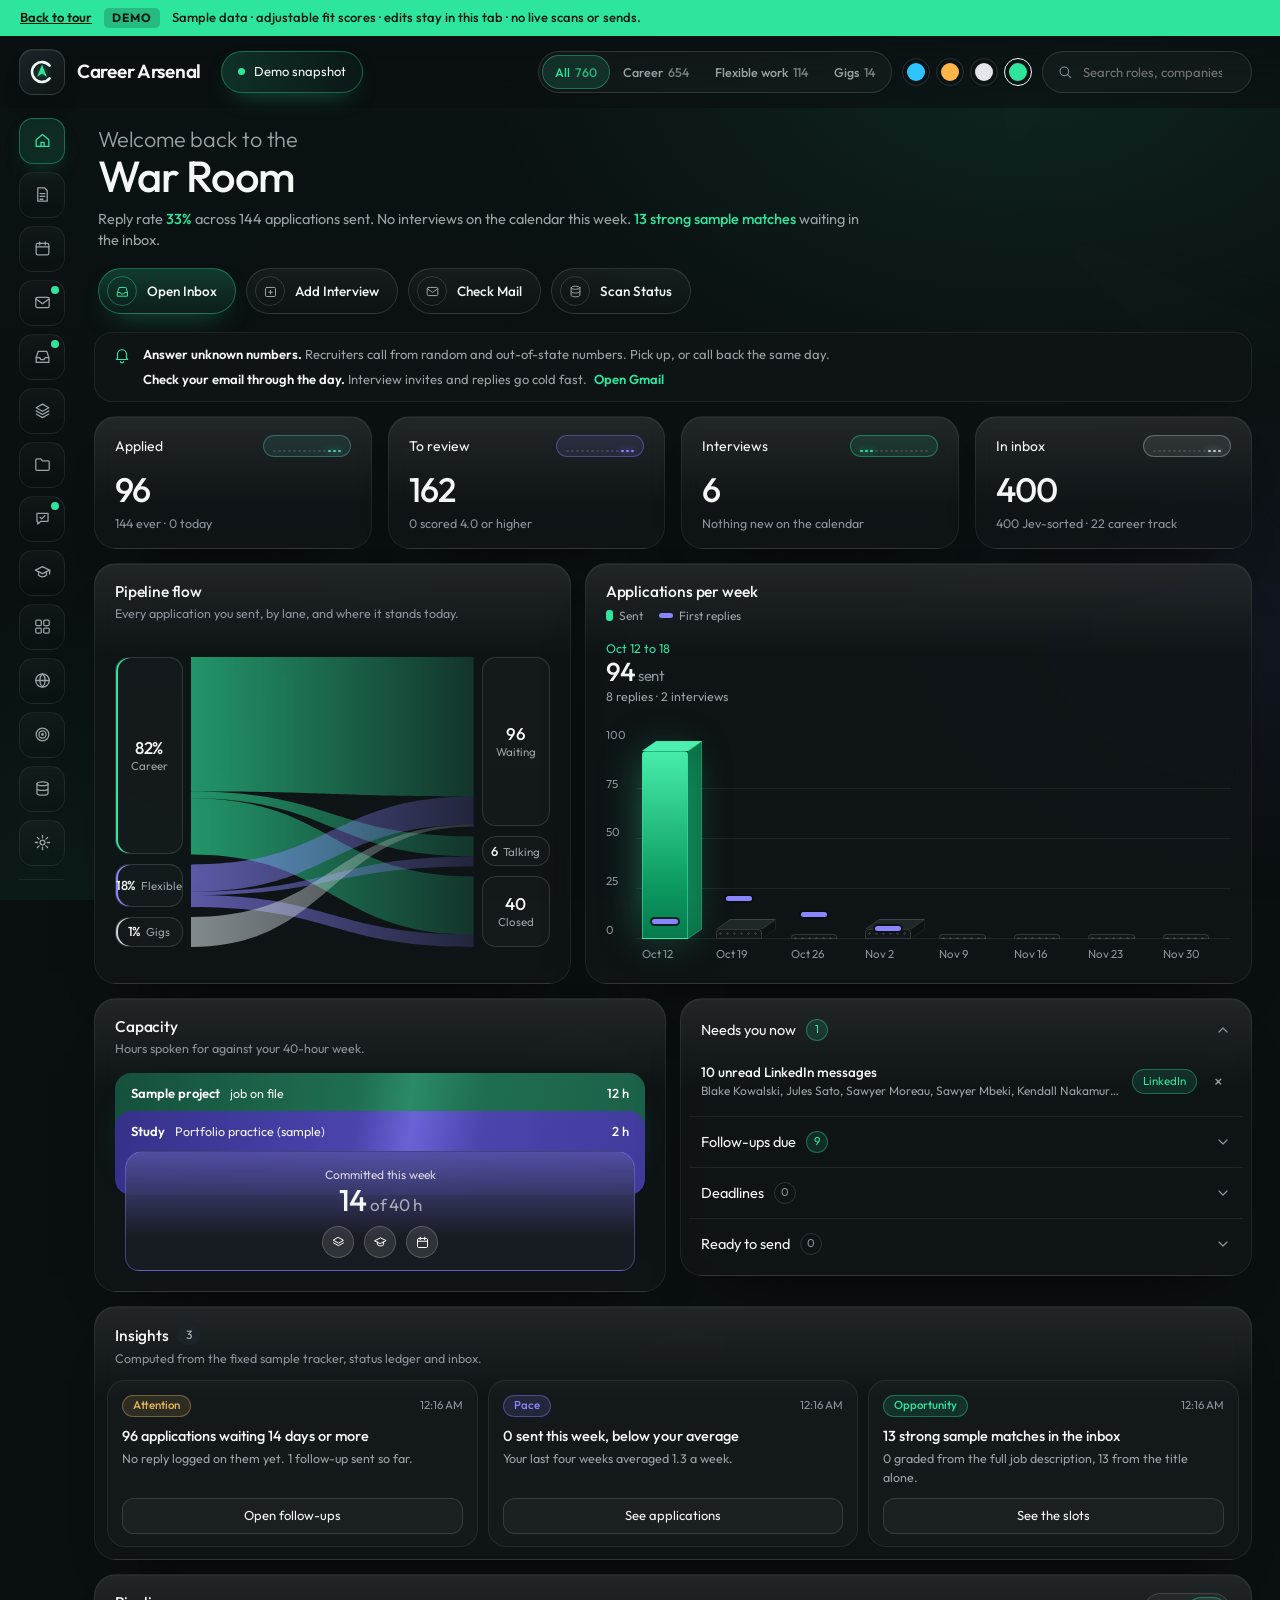
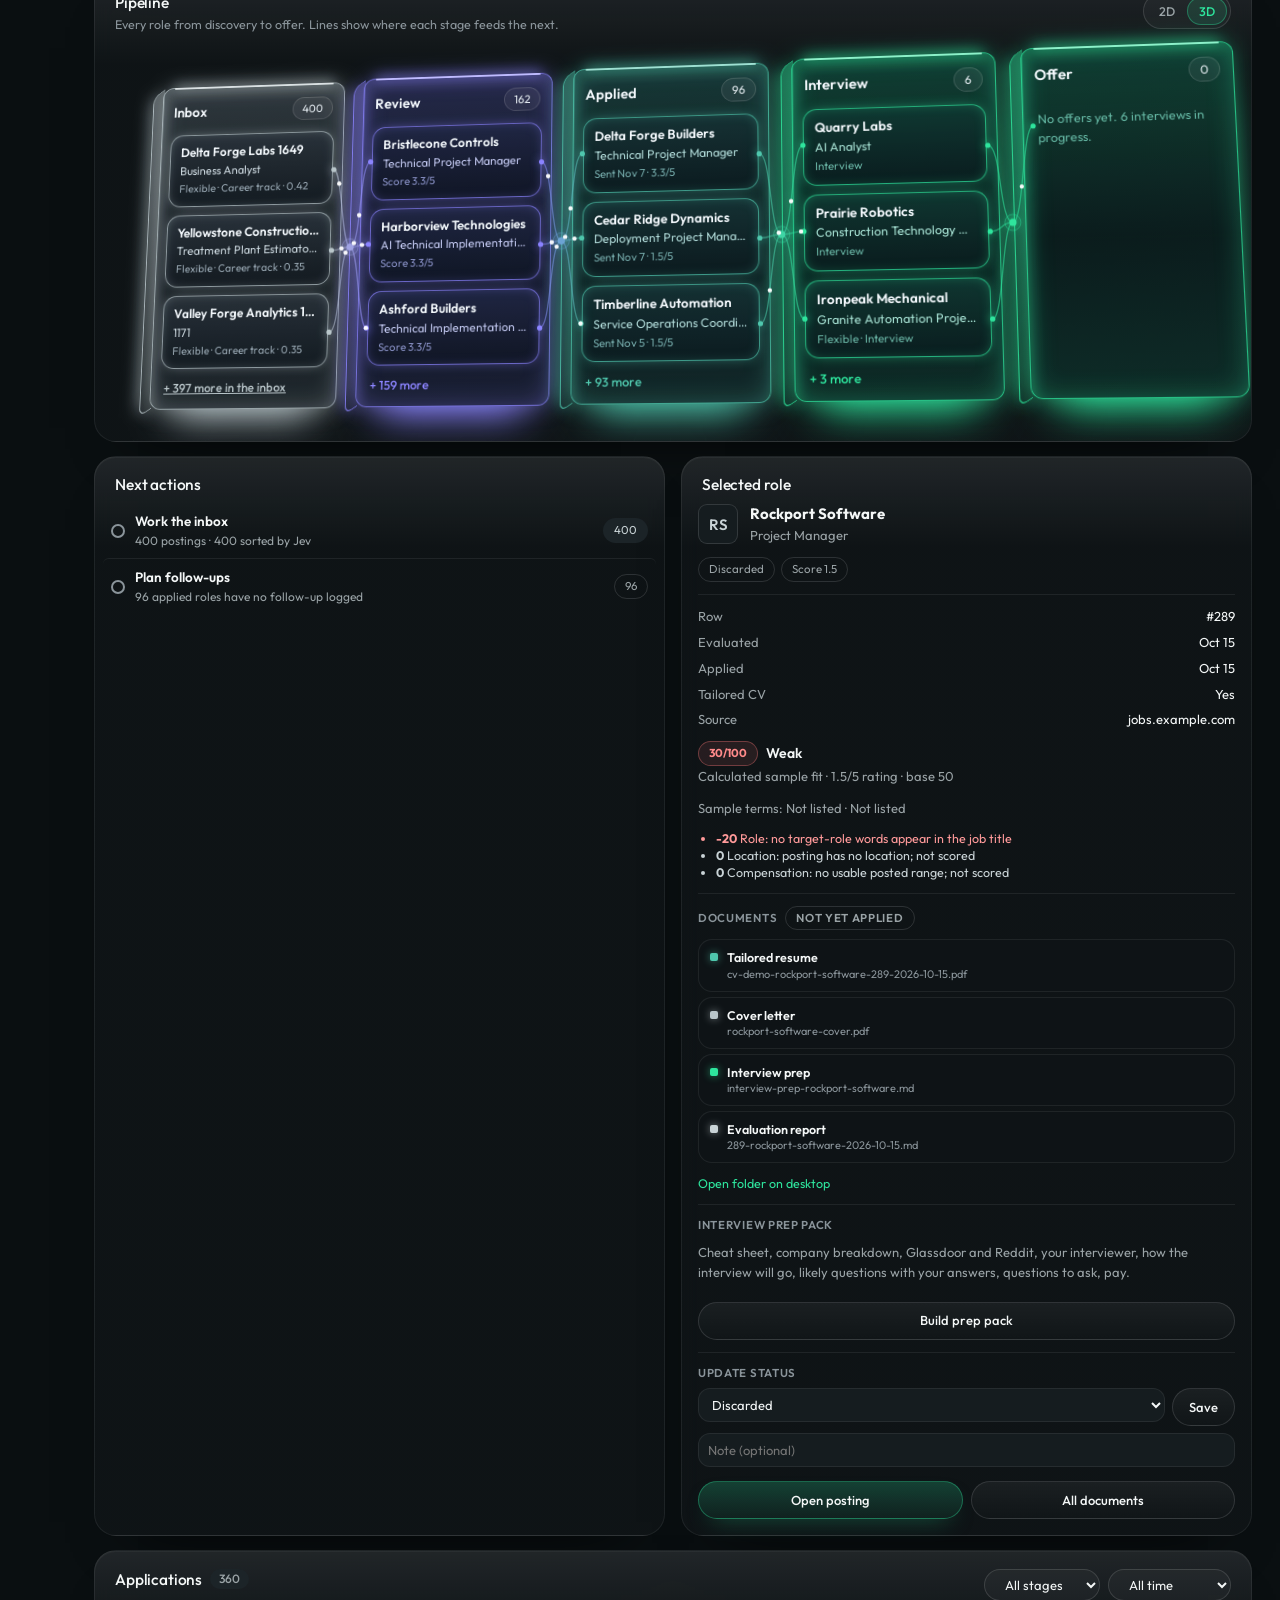
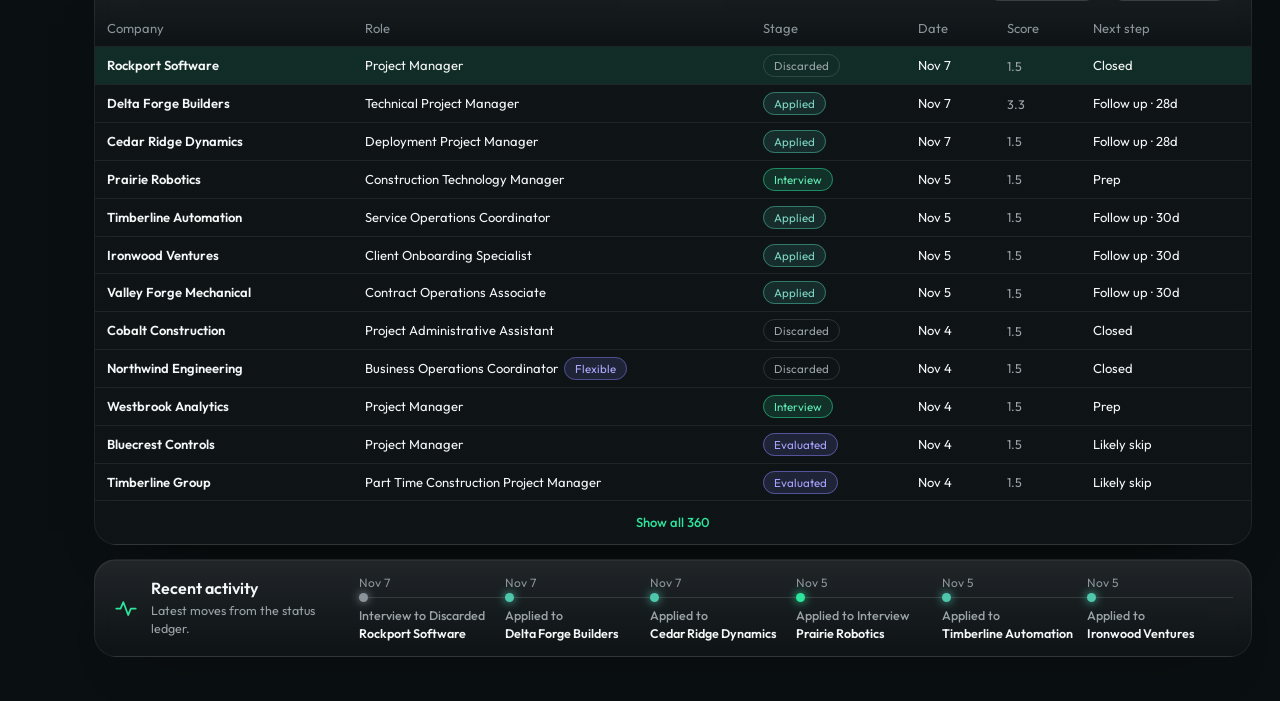
==== commit 46166bff: "Recalculate sample fit scores from profile preferences" ====
--- a/demo/index.html
+++ b/demo/index.html
@@ -6,13 +6,13 @@
 <title>Career Arsenal · Mission Control (demo)</title>
 <meta name="robots" content="noindex">
 <link rel="stylesheet" href="demo.css">
-<script src="demo.js?v=interactive-1"></script>
-<link rel="stylesheet" href="mission.css?v=sample-3">
+<script src="demo.js?v=scoring-1"></script>
+<link rel="stylesheet" href="mission.css?v=scoring-1">
 <link rel="stylesheet" href="warroom.css">
 <script src="theme.js?v=sample-2"></script>
 </head>
 <body>
-<div class="demo-bar" id="demoBar"><a href="../" style="color:inherit;font-weight:600;white-space:nowrap">Back to tour</a><b>Demo</b><span id="demoMsg">Sample data · profile edits stay in this tab · fixed scores · no live scans or sends.</span></div>
+<div class="demo-bar" id="demoBar"><a href="../" style="color:inherit;font-weight:600;white-space:nowrap">Back to tour</a><b>Demo</b><span id="demoMsg">Sample data · adjustable fit scores · edits stay in this tab · no live scans or sends.</span></div>
 <header class="top">
   <a class="brand" href="#overview"><b class="t-g">Career Arsenal</b> <span class="t-g">Mission control</span><svg class="brand-mark t-w" viewBox="0 0 48 48" aria-hidden="true"><path class="ring" d="M37 13.1A17 17 0 1 0 37 34.9"/><path class="delta" d="M24 11l8.5 21.5L24 26.5l-8.5 6z"/></svg><b class="t-w">Career Arsenal</b></a>
   <span class="wr-pill t-w" id="wrDate"></span>
@@ -215,7 +215,7 @@
         </div>
         <div class="table-wrap">
           <table class="tbl-in">
-            <thead><tr><th>Company</th><th>Role</th><th>Location</th><th>Jev lane</th><th>Confidence</th><th>Remote US</th><th title="Illustrative fit score: sample skills, experience, schedule and location">Fit</th><th>Posted</th></tr></thead>
+            <thead><tr><th>Company</th><th>Role</th><th>Location</th><th>Jev lane</th><th title="Recorded AI-sort confidence, unchanged by demo preferences">Snapshot confidence</th><th>Remote US</th><th title="Calculated sample fit: applied role, location and minimum pay preferences">Fit</th><th>Posted</th></tr></thead>
             <tbody id="inRows"></tbody>
           </table>
         </div>
@@ -298,7 +298,7 @@
     <!-- Targeting -->
     <section class="page" data-views="targeting" aria-labelledby="tgTitle" hidden>
       <div class="page-h">
-        <div><h1 id="tgTitle">Targeting</h1><p>Explore profiles, edit sample parameters and save presets in this tab. The underlying system uses these settings to guide searches and scoring; this demo keeps job scores fixed.</p></div>
+        <div><h1 id="tgTitle">Targeting</h1><p>Edit roles, location and minimum pay, then apply your preferences to see sample scores change. Save presets and inspect each point in the breakdown. This demo uses illustrative browser rules.</p></div>
       </div>
       <div id="tgBody"><p class="loading">Loading presets…</p></div>
       <div id="tgRules"></div>
@@ -374,7 +374,7 @@
 
 <div class="toast" id="toast" role="status" aria-live="polite" hidden></div>
 
-<script type="module" src="mission.js?v=interactive-1"></script>
+<script type="module" src="mission.js?v=scoring-1"></script>
 </body>
 </html>
 
--- a/demo/mission.css
+++ b/demo/mission.css
@@ -807,6 +807,17 @@
 #inRows tr.stk-row .stk { margin-top: 2px; max-width: 760px; }
 
 /* Targeting: how postings are graded */
+.score-examples { display: grid; margin: 16px 0; }
+.score-example { display: grid; grid-template-columns: minmax(160px, 1fr) minmax(0, 2fr); gap: 18px 28px; padding: 20px 0; border-top: 1px solid var(--line); }
+.score-example h3 { margin: 0 0 6px; font-size: 16px; line-height: 1.4; }
+.score-example p { margin: 6px 0; }
+.score-example .stk { margin: 0; }
+.score-example .linkish { margin-top: 8px; min-height: 36px; }
+.score-terms, .score-change, #tgParams small { font-size: 12.5px; line-height: 1.5; color: var(--silver); overflow-wrap: anywhere; }
+.score-change { font-variant-numeric: tabular-nums; }
+.stk-why li.neutral, .pts.neutral { color: var(--silver); }
+.score-example .stk-why { line-height: 1.6; }
+@media (max-width: 760px) { .score-example { grid-template-columns: minmax(0, 1fr); gap: 12px; } }
 .rules-h { font-size: 18px; margin: 22px 0 10px; letter-spacing: -.01em; }
 .rule-list { list-style: none; margin: 10px 0 0; padding: 0; display: grid; gap: 4px; }
 .rule-list li { display: grid; grid-template-columns: 44px 1fr auto; gap: 10px; align-items: center; font-size: 13px; padding: 5px 0; border-bottom: 1px solid var(--line); }
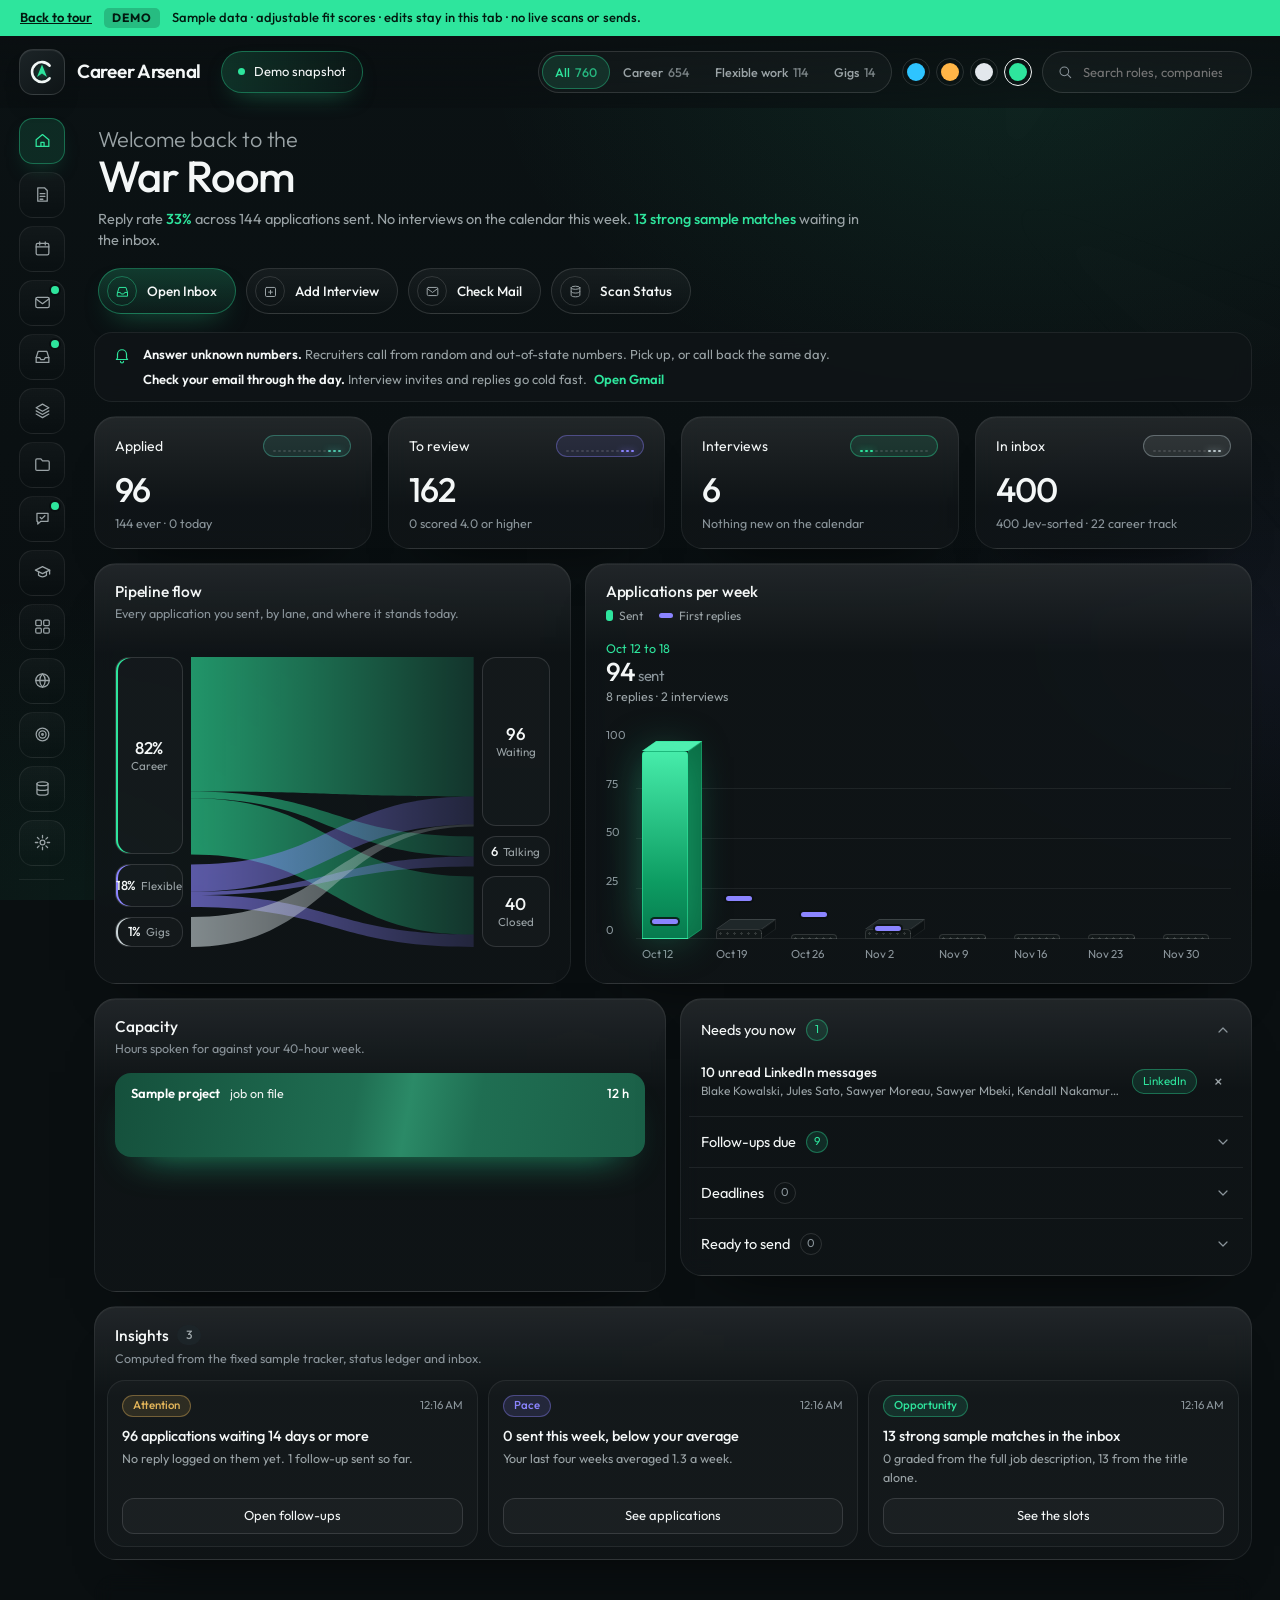
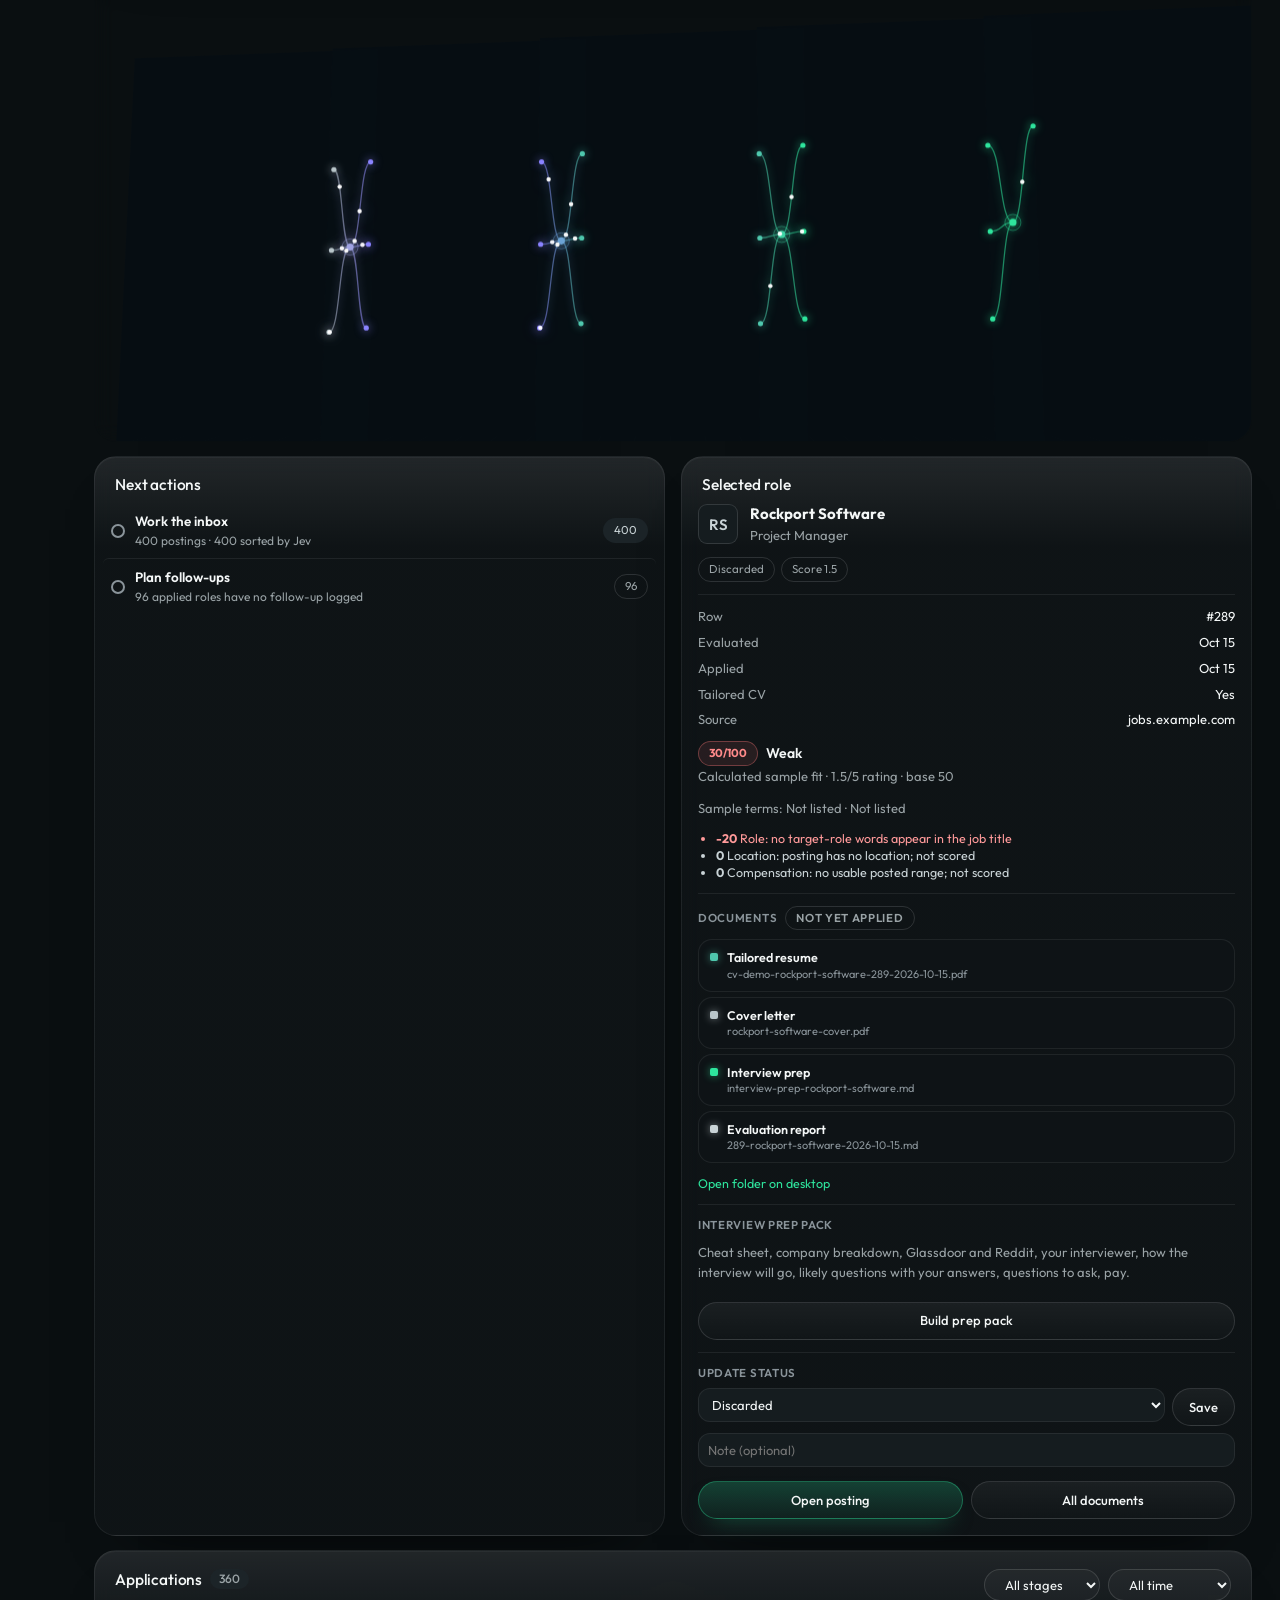
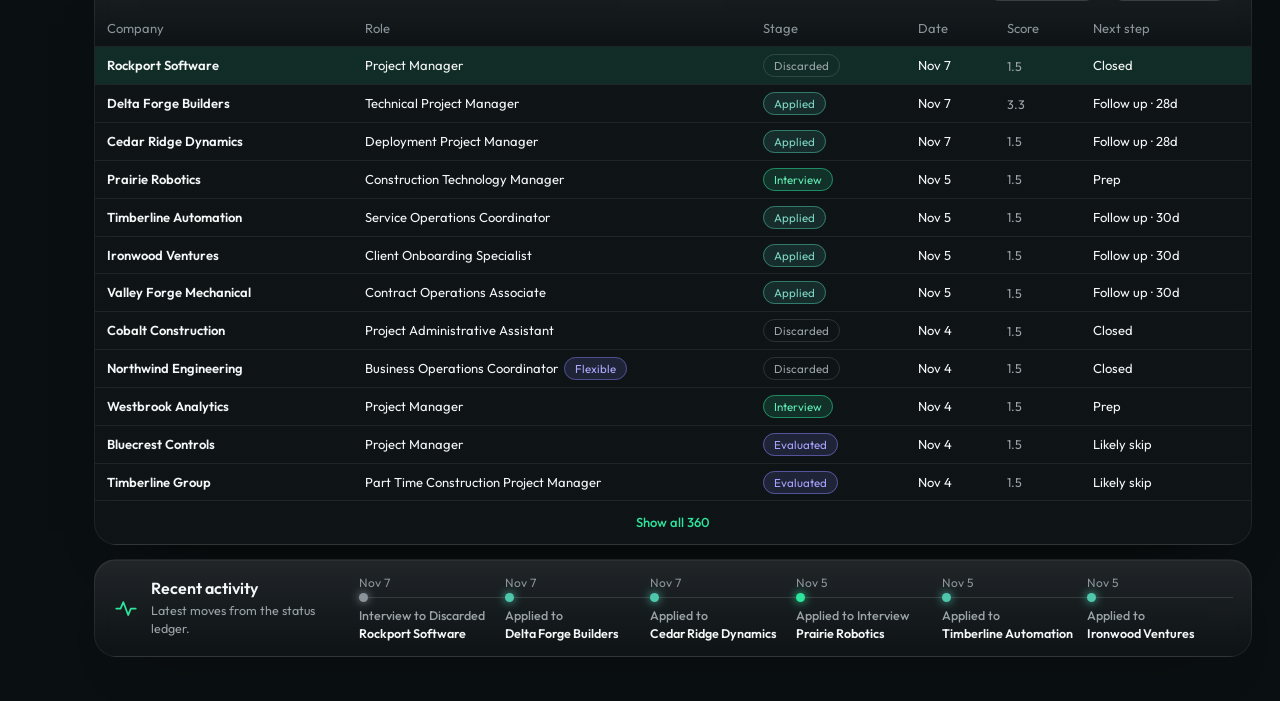
==== commit 65ca5a68: "Keep score results visible below the sticky header" ====
--- a/demo/index.html
+++ b/demo/index.html
@@ -7,7 +7,7 @@
 <meta name="robots" content="noindex">
 <link rel="stylesheet" href="demo.css">
 <script src="demo.js?v=scoring-1"></script>
-<link rel="stylesheet" href="mission.css?v=scoring-1">
+<link rel="stylesheet" href="mission.css?v=scoring-2">
 <link rel="stylesheet" href="warroom.css">
 <script src="theme.js?v=sample-2"></script>
 </head>
--- a/demo/mission.css
+++ b/demo/mission.css
@@ -807,6 +807,7 @@
 #inRows tr.stk-row .stk { margin-top: 2px; max-width: 760px; }
 
 /* Targeting: how postings are graded */
+#tgScoreExamples { scroll-margin-top: 96px; }
 .score-examples { display: grid; margin: 16px 0; }
 .score-example { display: grid; grid-template-columns: minmax(160px, 1fr) minmax(0, 2fr); gap: 18px 28px; padding: 20px 0; border-top: 1px solid var(--line); }
 .score-example h3 { margin: 0 0 6px; font-size: 16px; line-height: 1.4; }
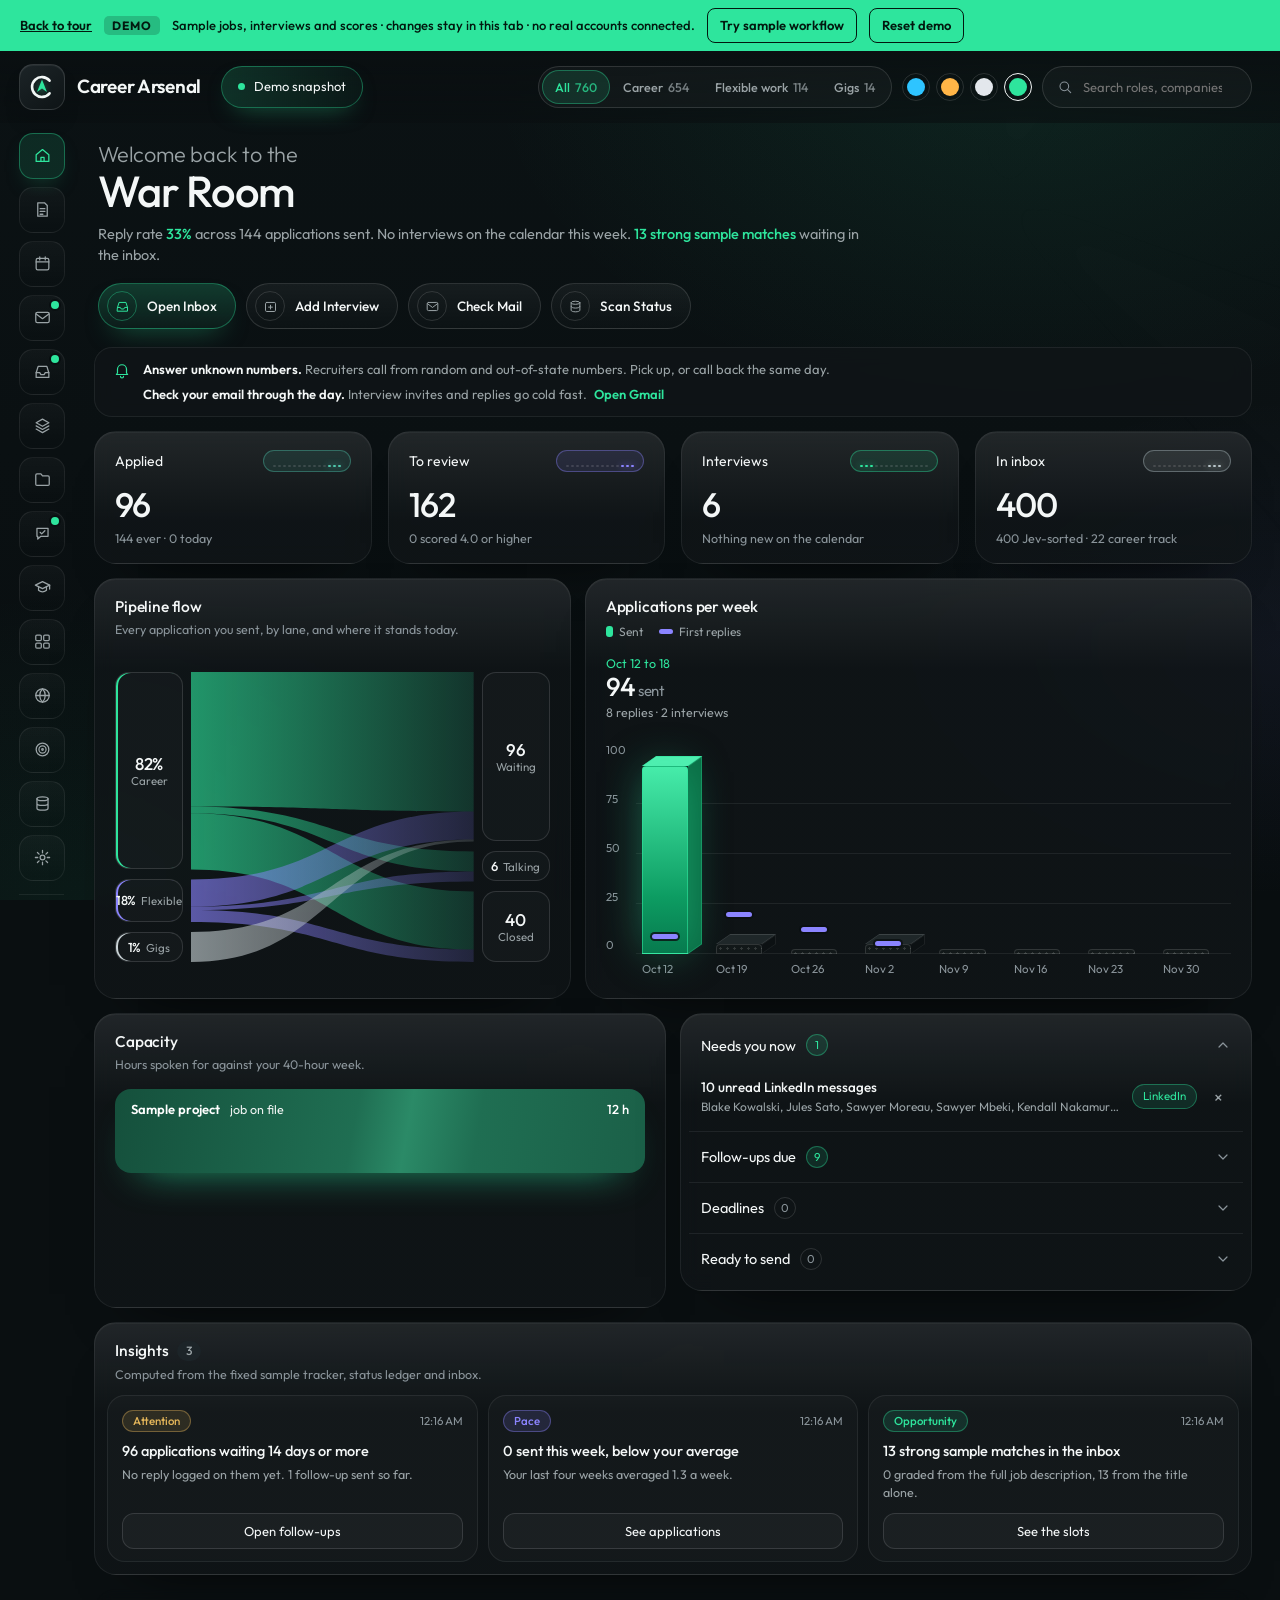
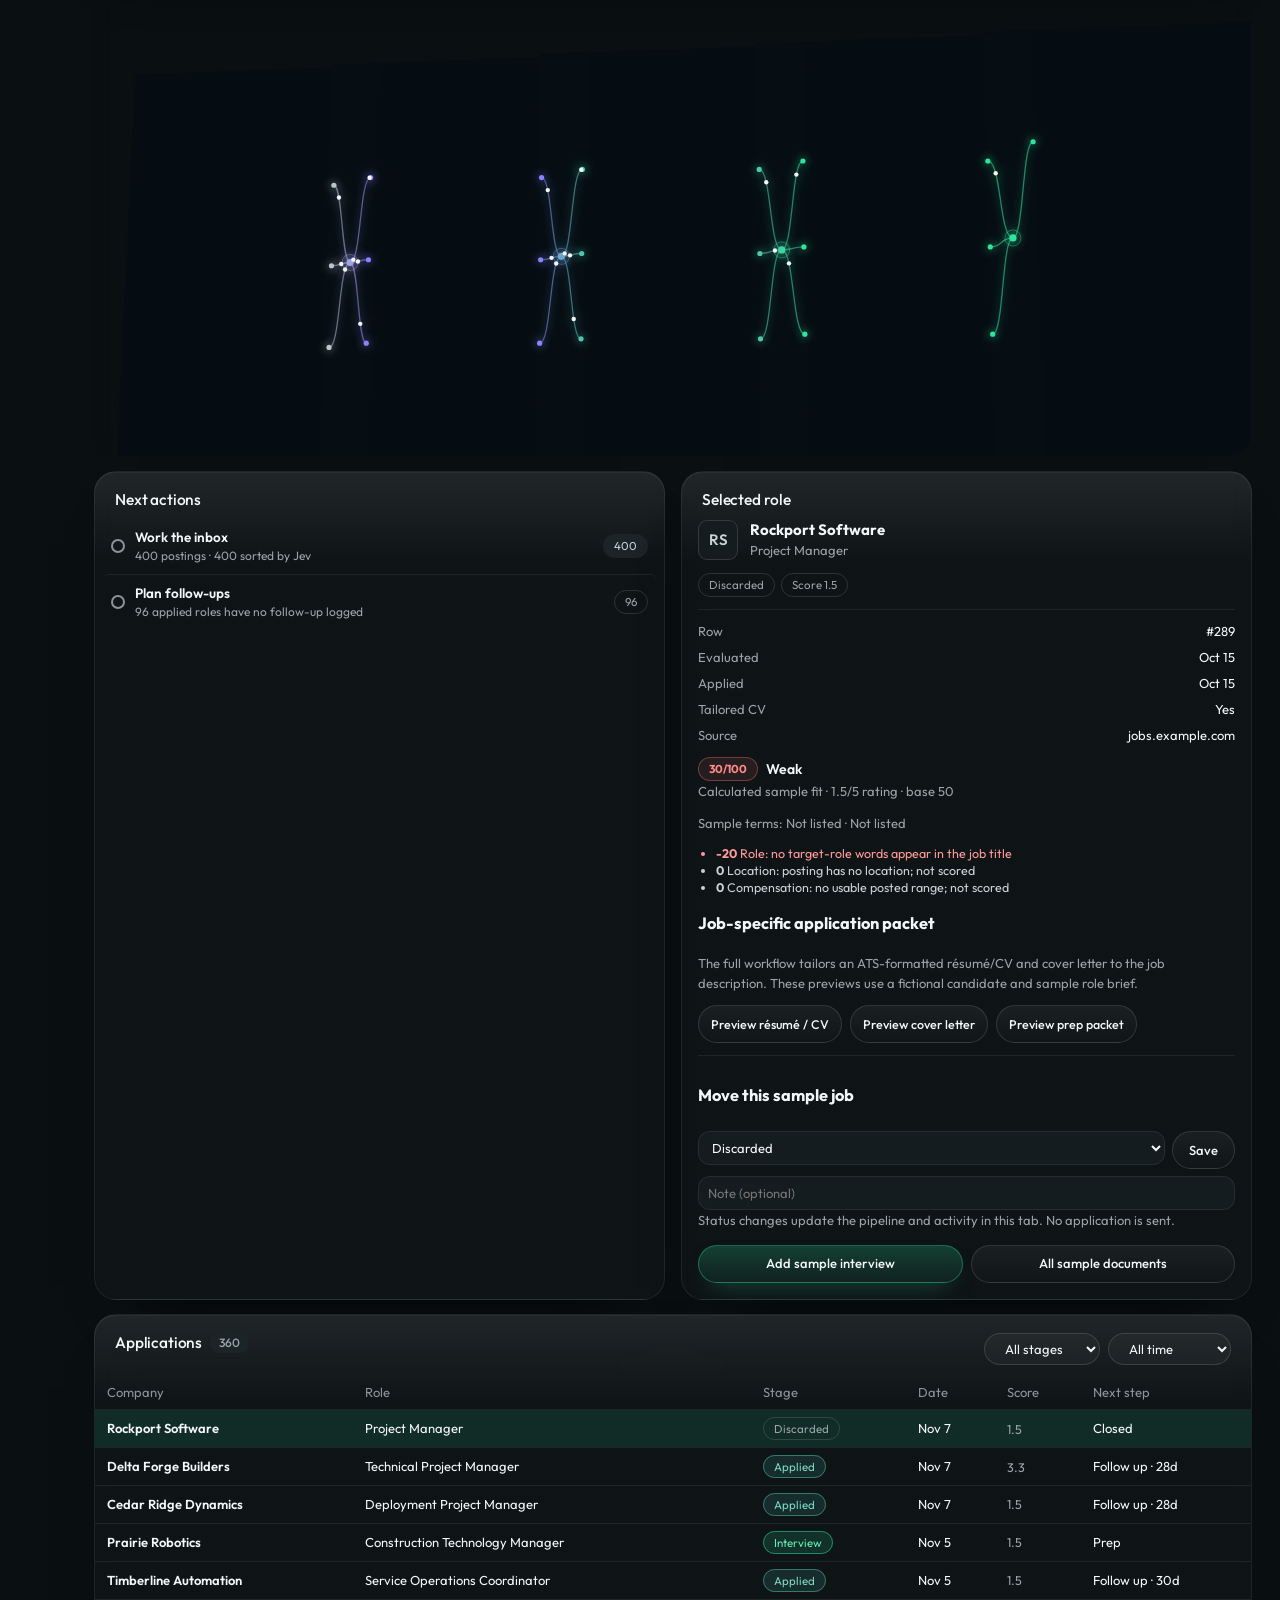
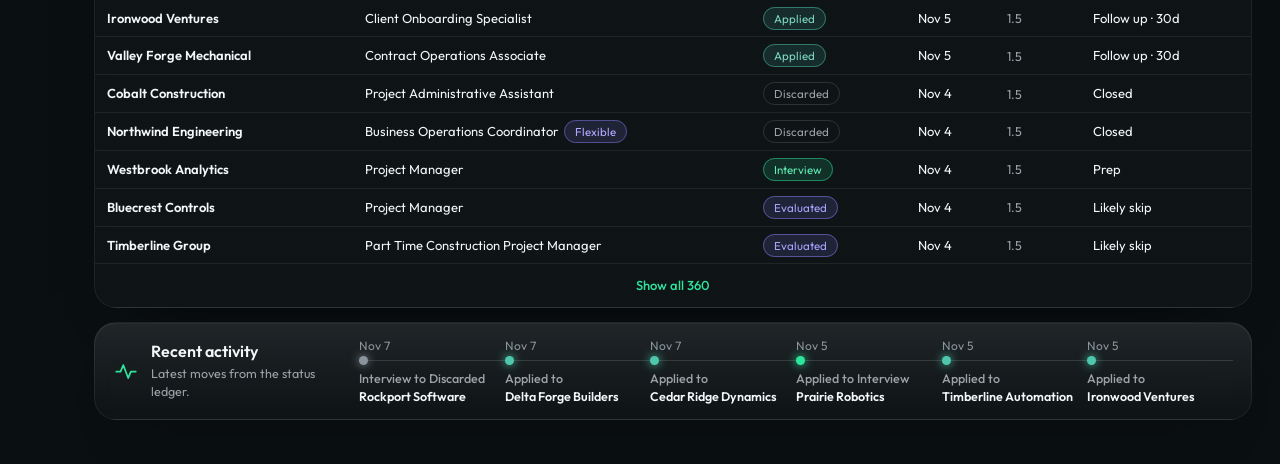
==== commit f802cb08: "Make the sample job and interview workflow interactive" ====
--- a/demo/index.html
+++ b/demo/index.html
@@ -5,14 +5,14 @@
 <meta name="viewport" content="width=device-width, initial-scale=1">
 <title>Career Arsenal · Mission Control (demo)</title>
 <meta name="robots" content="noindex">
-<link rel="stylesheet" href="demo.css">
-<script src="demo.js?v=scoring-1"></script>
-<link rel="stylesheet" href="mission.css?v=scoring-2">
+<link rel="stylesheet" href="demo.css?v=workflow-1">
+<script src="demo.js?v=workflow-1"></script>
+<link rel="stylesheet" href="mission.css?v=workflow-1">
 <link rel="stylesheet" href="warroom.css">
 <script src="theme.js?v=sample-2"></script>
 </head>
 <body>
-<div class="demo-bar" id="demoBar"><a href="../" style="color:inherit;font-weight:600;white-space:nowrap">Back to tour</a><b>Demo</b><span id="demoMsg">Sample data · adjustable fit scores · edits stay in this tab · no live scans or sends.</span></div>
+<div class="demo-bar" id="demoBar"><a href="../" style="color:inherit;font-weight:600;white-space:nowrap">Back to tour</a><b>Demo</b><span id="demoMsg">Sample jobs, interviews and scores · changes stay in this tab · no real accounts connected.</span><button type="button" data-demo-start>Try sample workflow</button><button type="button" data-demo-reset>Reset demo</button></div>
 <header class="top">
   <a class="brand" href="#overview"><b class="t-g">Career Arsenal</b> <span class="t-g">Mission control</span><svg class="brand-mark t-w" viewBox="0 0 48 48" aria-hidden="true"><path class="ring" d="M37 13.1A17 17 0 1 0 37 34.9"/><path class="delta" d="M24 11l8.5 21.5L24 26.5l-8.5 6z"/></svg><b class="t-w">Career Arsenal</b></a>
   <span class="wr-pill t-w" id="wrDate"></span>
@@ -114,7 +114,7 @@
       <div class="panel-h">
         <div>
           <h2 id="boardTitle">Pipeline</h2>
-          <p>Every role from discovery to offer. Lines show where each stage feeds the next.</p>
+          <p>Select a job, choose its new status and save to move it through this sample pipeline. Add an interview and preview its application or prep packet.</p>
         </div>
         <div class="seg-toggle" role="group" aria-label="View">
           <button type="button" data-view="2d" aria-pressed="false">2D</button>
@@ -171,14 +171,13 @@
     <!-- Interviews -->
     <section class="page" data-views="interviews" aria-labelledby="ivTitle" hidden>
       <div class="page-h">
-        <div><h1 id="ivTitle">Interviews</h1><p>Click any interview to open it in Google Calendar.</p></div>
+        <div><h1 id="ivTitle">Interviews</h1><p>Add or edit a sample interview, see it on the local calendar and open its prep packet. Linked jobs move to Interview. Your Gmail and Google Calendar are never accessed.</p></div>
         <div class="page-btns">
-          <a class="btn" href="https://calendar.google.com/calendar/r/week" target="_blank" rel="noopener noreferrer">Open Google Calendar</a>
-          <button type="button" class="btn primary" data-iv-add>Add interview</button>
+          <button type="button" class="btn primary" data-iv-add>Add sample interview</button>
         </div>
       </div>
       <div class="mini-kpis" id="ivKpis"></div>
-      <section class="panel cal-panel"><div class="panel-h"><div><h2>Next two weeks</h2><p>Interviews, follow-ups, deadlines and study time. Click anything to open it in Google Calendar.</p></div><div class="cal-legend" id="ivCalLegend"></div></div><div class="cal14" id="ivCal"></div></section>
+      <section class="panel cal-panel"><div class="panel-h"><div><h2>Next two weeks</h2><p>A simulated calendar with sample interviews, follow-ups and study time. Click an interview to inspect the event; no Google Calendar changes occur.</p></div><div class="cal-legend" id="ivCalLegend"></div></div><div class="cal14" id="ivCal"></div></section>
       <div class="two-col iv-cols">
         <div class="col-stack">
           <section class="panel"><div class="panel-h"><h2>Upcoming <span class="count" id="ivUpCount"></span></h2></div><div class="ivlist" id="ivUpcoming"></div></section>
@@ -191,7 +190,7 @@
     <!-- Inbox -->
     <section class="page" data-views="inbox" aria-labelledby="inTitle" hidden>
       <div class="page-h">
-        <div><h1 id="inTitle">Inbox</h1><p>New postings from the daily scan, sorted by Jev. Click a role to open the posting.</p></div>
+        <div><h1 id="inTitle">Inbox</h1><p>Sample postings from a recorded scan. Click a role to inspect its fit, then choose Move to review to add it to your pipeline.</p></div>
       </div>
       <div class="ptabs" id="inTabs" role="group" aria-label="Inbox section"></div>
       <section class="panel" aria-labelledby="liTitle" id="inSecMessages" hidden>
@@ -349,18 +348,19 @@
 
 <dialog class="dlg" id="ivDialog" aria-labelledby="ivDlgTitle">
   <form method="dialog" id="ivForm">
-    <h2 id="ivDlgTitle">Add interview</h2>
+    <h2 id="ivDlgTitle">Add sample interview</h2>
+    <p class="hint">Use fictional details. Saved only in this browser tab. A linked sample job moves to Interview; no invite or calendar event is sent.</p>
     <input type="hidden" name="ivid">
     <div class="form-grid">
-      <label>Company<input name="company" required list="ivCoList" autocomplete="off"></label>
-      <label>Tracker row<select name="row"></select></label>
-      <label>Role<input name="role" autocomplete="off"></label>
+      <label>Company<input name="company" required maxlength="80" list="ivCoList" autocomplete="off"></label>
+      <label>Sample job<select name="row"></select></label>
+      <label>Role<input name="role" maxlength="120" autocomplete="off"></label>
       <label>Round<select name="round"></select></label>
-      <label>Date<input name="date" type="date"></label>
-      <label>Time<input name="time" type="time"></label>
-      <label class="wide">Location<input name="location" placeholder="Google Meet, Teams, or an address" autocomplete="off"></label>
-      <label class="wide">Google Calendar link<input name="calendarUrl" type="url" placeholder="https://www.google.com/calendar/event?eid=…" autocomplete="off"></label>
-      <label class="wide">Meeting link<input name="meetUrl" type="url" placeholder="https://meet.google.com/…" autocomplete="off"></label>
+      <label>Date<input name="date" type="date" required></label>
+      <label>Time (Central)<input name="time" type="time"></label>
+      <label class="wide">Location<input name="location" maxlength="200" placeholder="Sample video interview" autocomplete="off"></label>
+      <input name="calendarUrl" type="hidden">
+      <input name="meetUrl" type="hidden">
       <label class="wide">Notes<textarea name="notes" rows="3" maxlength="1000"></textarea></label>
     </div>
     <datalist id="ivCoList"></datalist>
@@ -372,9 +372,14 @@
   </form>
 </dialog>
 
+<dialog class="dlg sample-document" id="sampleDocDialog" aria-labelledby="sampleDocTitle">
+  <div class="sample-document-head"><h2 id="sampleDocTitle">Sample document</h2><button type="button" class="btn" data-sample-close>Close preview</button></div>
+  <div id="sampleDocBody"></div>
+</dialog>
+
 <div class="toast" id="toast" role="status" aria-live="polite" hidden></div>
 
-<script type="module" src="mission.js?v=scoring-1"></script>
+<script type="module" src="mission.js?v=workflow-1"></script>
 </body>
 </html>
 
--- a/demo/demo.css
+++ b/demo/demo.css
@@ -1,5 +1,8 @@
 /* demo.css — the one strip the static demo adds above the real dashboard. */
-.demo-bar { display: flex; align-items: center; gap: 12px; padding: 8px 20px; font: 500 13px/1.3 var(--body); color: var(--acc-ink); background: var(--acc); }
+.demo-bar { display: flex; align-items: center; flex-wrap: wrap; gap: 8px 12px; padding: 8px 20px; font: 500 13px/1.3 var(--body); color: var(--acc-ink); background: var(--acc); }
+.demo-bar button { padding: 8px 12px; color: inherit; background: transparent; border: 1px solid currentColor; border-radius: 8px; font: inherit; font-weight: 600; cursor: pointer; }
+.demo-bar button:hover { background: rgba(0,0,0,.08); }
+.demo-bar button:focus-visible { outline: 2px solid currentColor; outline-offset: 3px; }
 .demo-bar b { font-family: var(--mono); font-size: 12px; letter-spacing: .08em; text-transform: uppercase; padding: 2px 8px; border-radius: 5px; background: rgba(0,0,0,.18); }
 .top { top: 0; }
 @media (max-width: 760px) { .demo-bar { font-size: 12px; padding: 7px 14px; } }
--- a/demo/mission.css
+++ b/demo/mission.css
@@ -452,6 +452,21 @@
 /* dialog + toast */
 .dlg { background: var(--panel); color: var(--ink); border: 1px solid var(--line-2); border-radius: 14px; padding: 20px; width: min(620px, calc(100vw - 32px)); box-shadow: 0 30px 80px -20px #000; }
 .dlg::backdrop { background: rgba(5, 7, 10, .65); }
+.dlg { max-height: calc(100dvh - 32px); overflow-y: auto; }
+.sample-document { width: min(820px, calc(100vw - 32px)); }
+.sample-document-head { display: flex; align-items: start; justify-content: space-between; gap: 16px; position: sticky; top: -20px; padding: 20px 0 12px; margin-top: -20px; background: var(--panel); z-index: 1; }
+.sample-document-head .btn { flex: none; }
+#sampleDocBody { font-size: 15px; line-height: 1.65; overflow-wrap: anywhere; }
+#sampleDocBody h2, #sampleDocBody h3 { margin: 28px 0 10px; line-height: 1.35; }
+#sampleDocBody h3 { font-size: 17px; }
+#sampleDocBody li { margin: 6px 0; }
+#sampleDocBody dt { font-weight: 600; }
+#sampleDocBody dd { margin: 0 0 12px; }
+.sample-doc-actions { display: flex; flex-wrap: wrap; gap: 8px; margin: 12px 0; }
+.sample-doc-actions .btn { min-height: 38px; }
+.sample-cal-button { font: inherit; color: inherit; text-align: left; width: 100%; cursor: pointer; }
+.iv-main.sample-cal-button, .cday-h.sample-cal-button { background: transparent; border: 0; }
+.sample-cal-button:focus-visible { outline: 2px solid var(--acc); outline-offset: 2px; }
 .dlg h2 { margin: 0 0 14px; font: 650 19px var(--display); }
 .form-grid { display: grid; grid-template-columns: 1fr 1fr; gap: 10px 12px; }
 .form-grid label { display: grid; gap: 5px; font-size: 12.5px; color: var(--muted); }
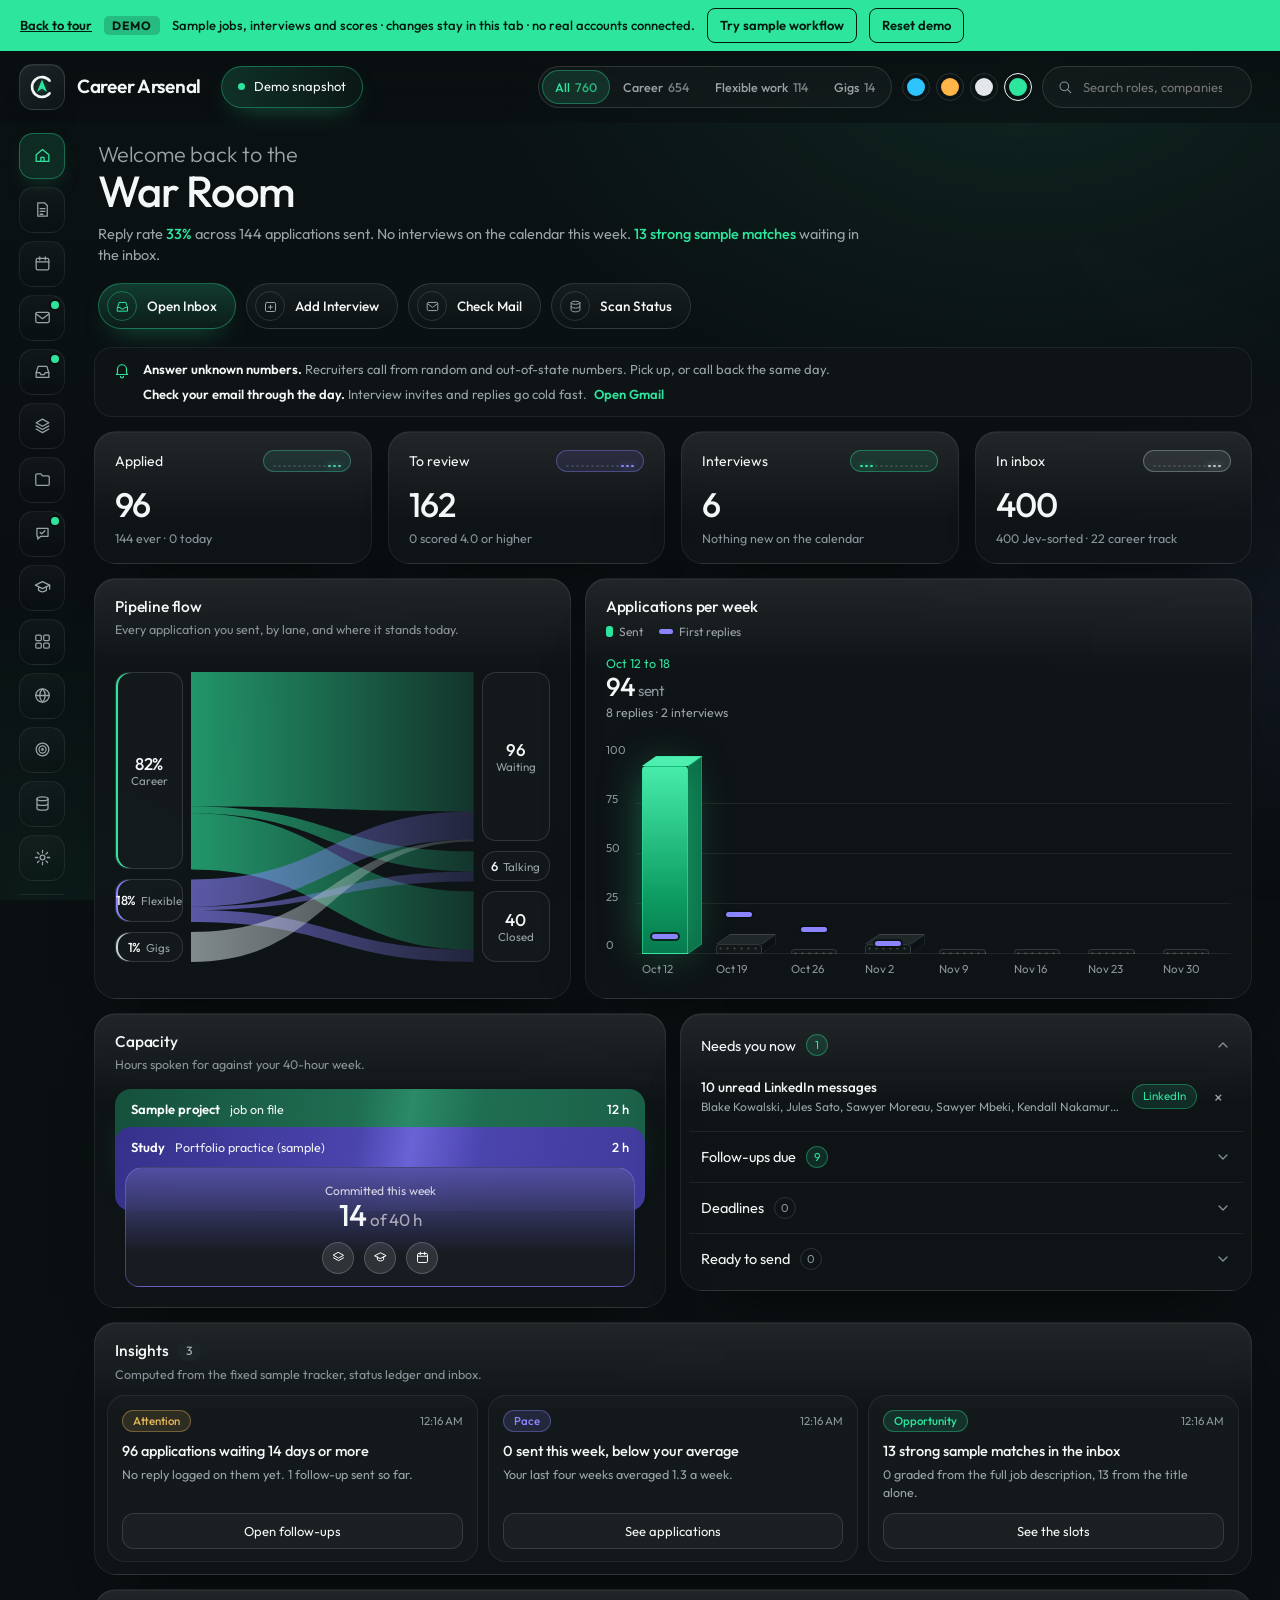
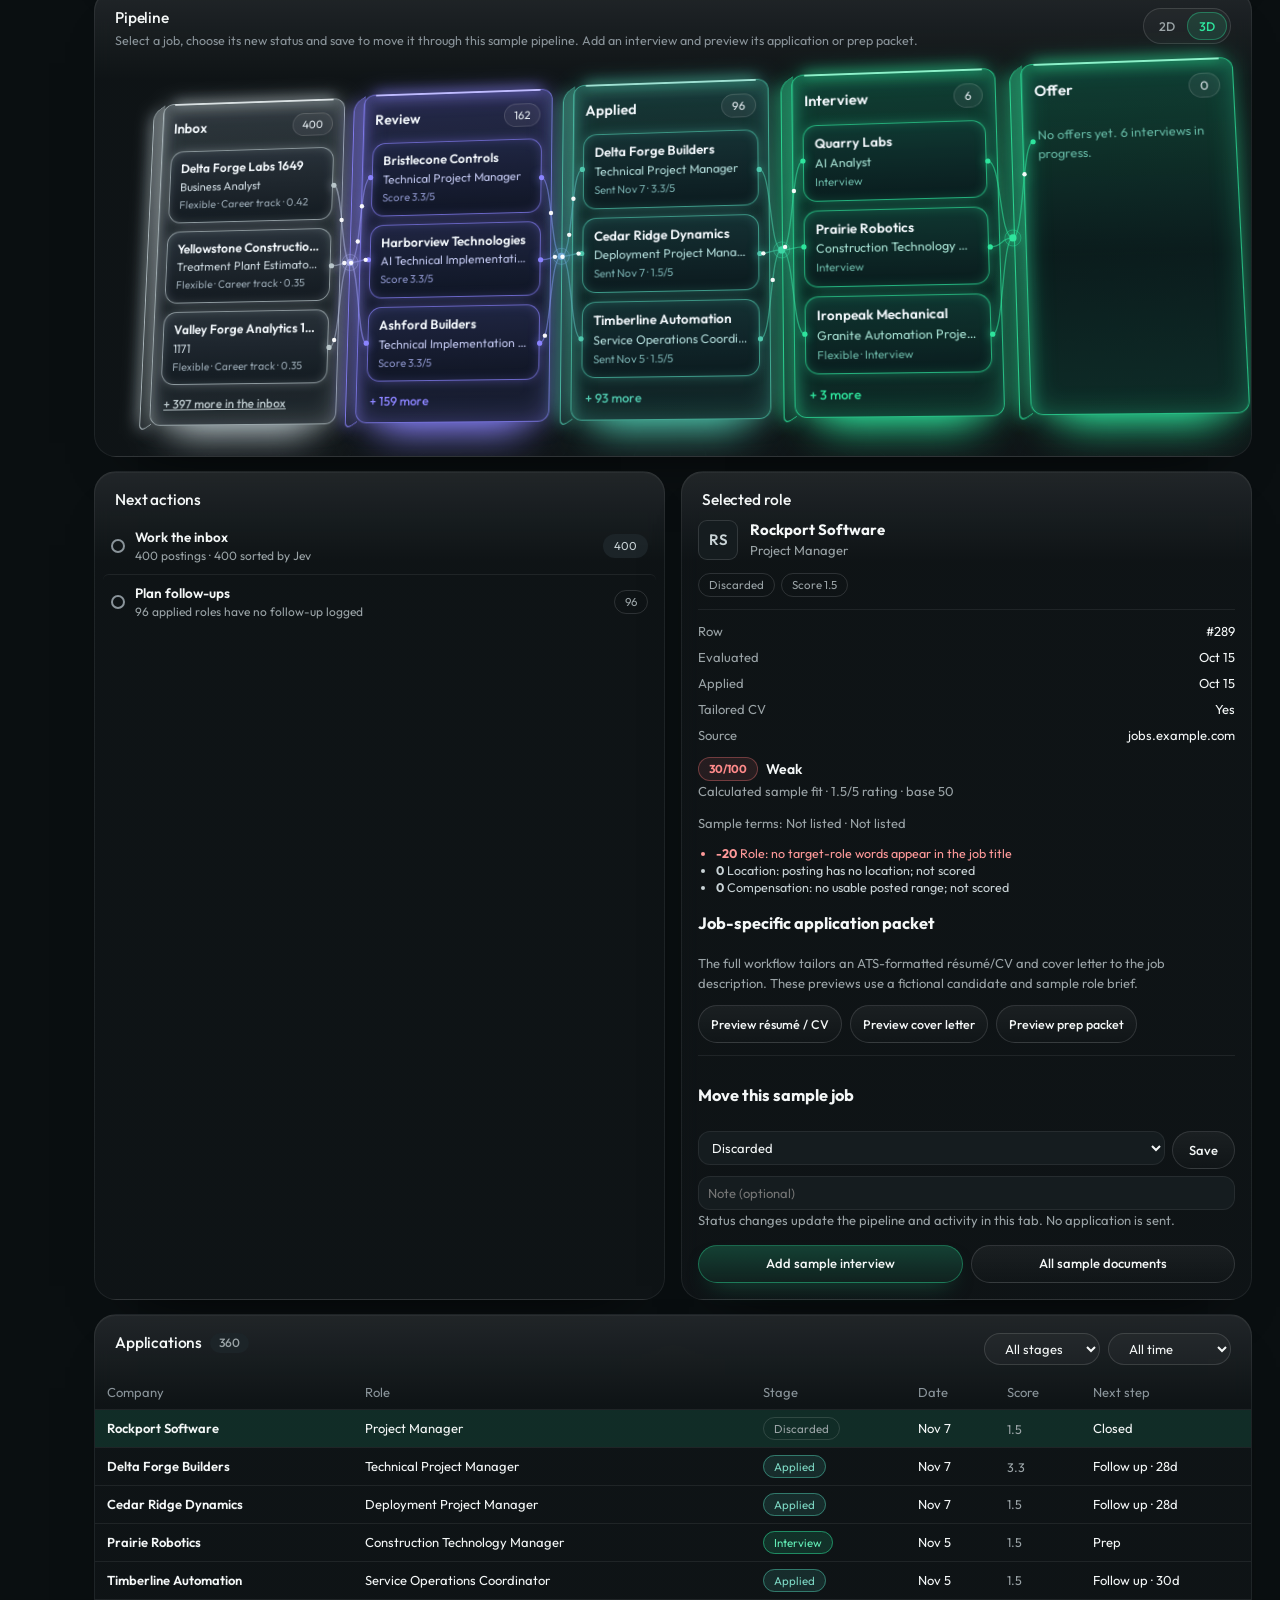
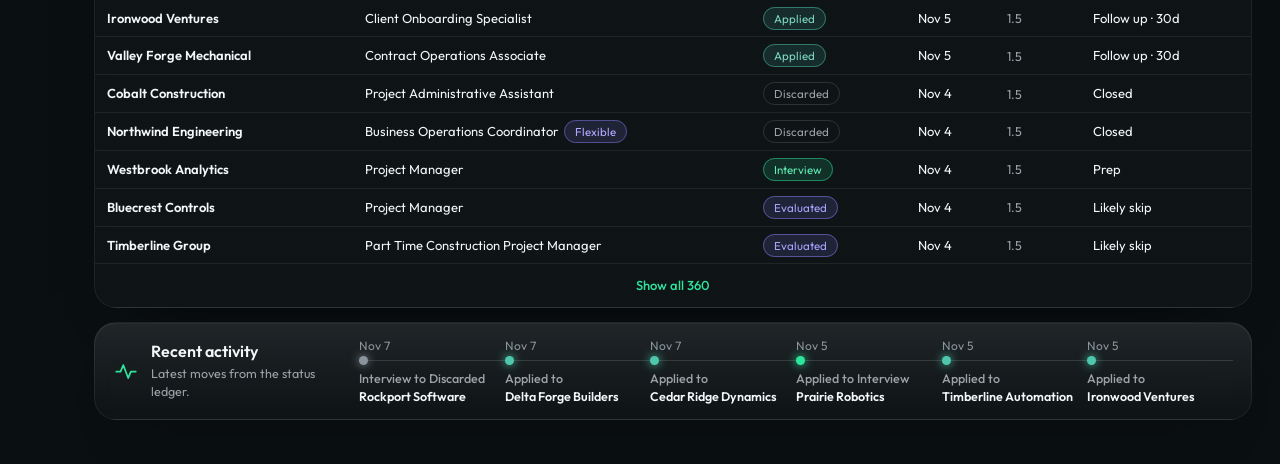
==== commit 5f1a7366: "Keep sample job controls reachable in short windows" ====
--- a/demo/index.html
+++ b/demo/index.html
@@ -7,7 +7,7 @@
 <meta name="robots" content="noindex">
 <link rel="stylesheet" href="demo.css?v=workflow-1">
 <script src="demo.js?v=workflow-1"></script>
-<link rel="stylesheet" href="mission.css?v=workflow-1">
+  <link rel="stylesheet" href="mission.css?v=workflow-2">
 <link rel="stylesheet" href="warroom.css">
 <script src="theme.js?v=sample-2"></script>
 </head>
--- a/demo/mission.css
+++ b/demo/mission.css
@@ -241,7 +241,7 @@
 .kpi { text-decoration: none; color: inherit; transition: transform .15s, box-shadow .2s; }
 .kpi:hover { transform: translateY(-1px); box-shadow: inset 0 0 24px -12px var(--tone), 0 0 26px -10px var(--tone); }
 .main[data-view="applications"] { grid-template-areas: "alerts alerts" "remind remind" "apps side"; }
-.main[data-view="applications"] .sidecol { position: sticky; top: 83px; align-self: start; }
+.main[data-view="applications"] .sidecol { position: sticky; top: 83px; align-self: start; max-height: calc(100dvh - 99px); overflow-y: auto; scrollbar-gutter: stable; }
 .main:not([data-view="overview"]):not([data-view="applications"]) { grid-template-columns: minmax(0, 1fr); grid-template-areas: none; }
 .main:not([data-view="overview"]):not([data-view="applications"]) .alerts { grid-area: auto; }
 .page { display: grid; grid-template-columns: minmax(0, 1fr); gap: 16px; min-width: 0; align-content: start; }
@@ -590,7 +590,7 @@
   .main { grid-template-columns: minmax(0, 1fr); grid-template-areas: "alerts" "remind" "kpis" "board" "side" "apps" "act"; grid-template-rows: none; }
   .sidecol { display: grid; grid-template-columns: 1fr 1fr; }
   .main[data-view="applications"] { grid-template-areas: "alerts" "remind" "side" "apps"; }
-  .main[data-view="applications"] .sidecol { position: static; grid-template-columns: minmax(0, 1fr); }
+  .main[data-view="applications"] .sidecol { position: static; grid-template-columns: minmax(0, 1fr); max-height: none; overflow: visible; }
   .cday { min-height: 150px; padding: 8px; }
   .cday-h b { font-size: 21px; }
 }
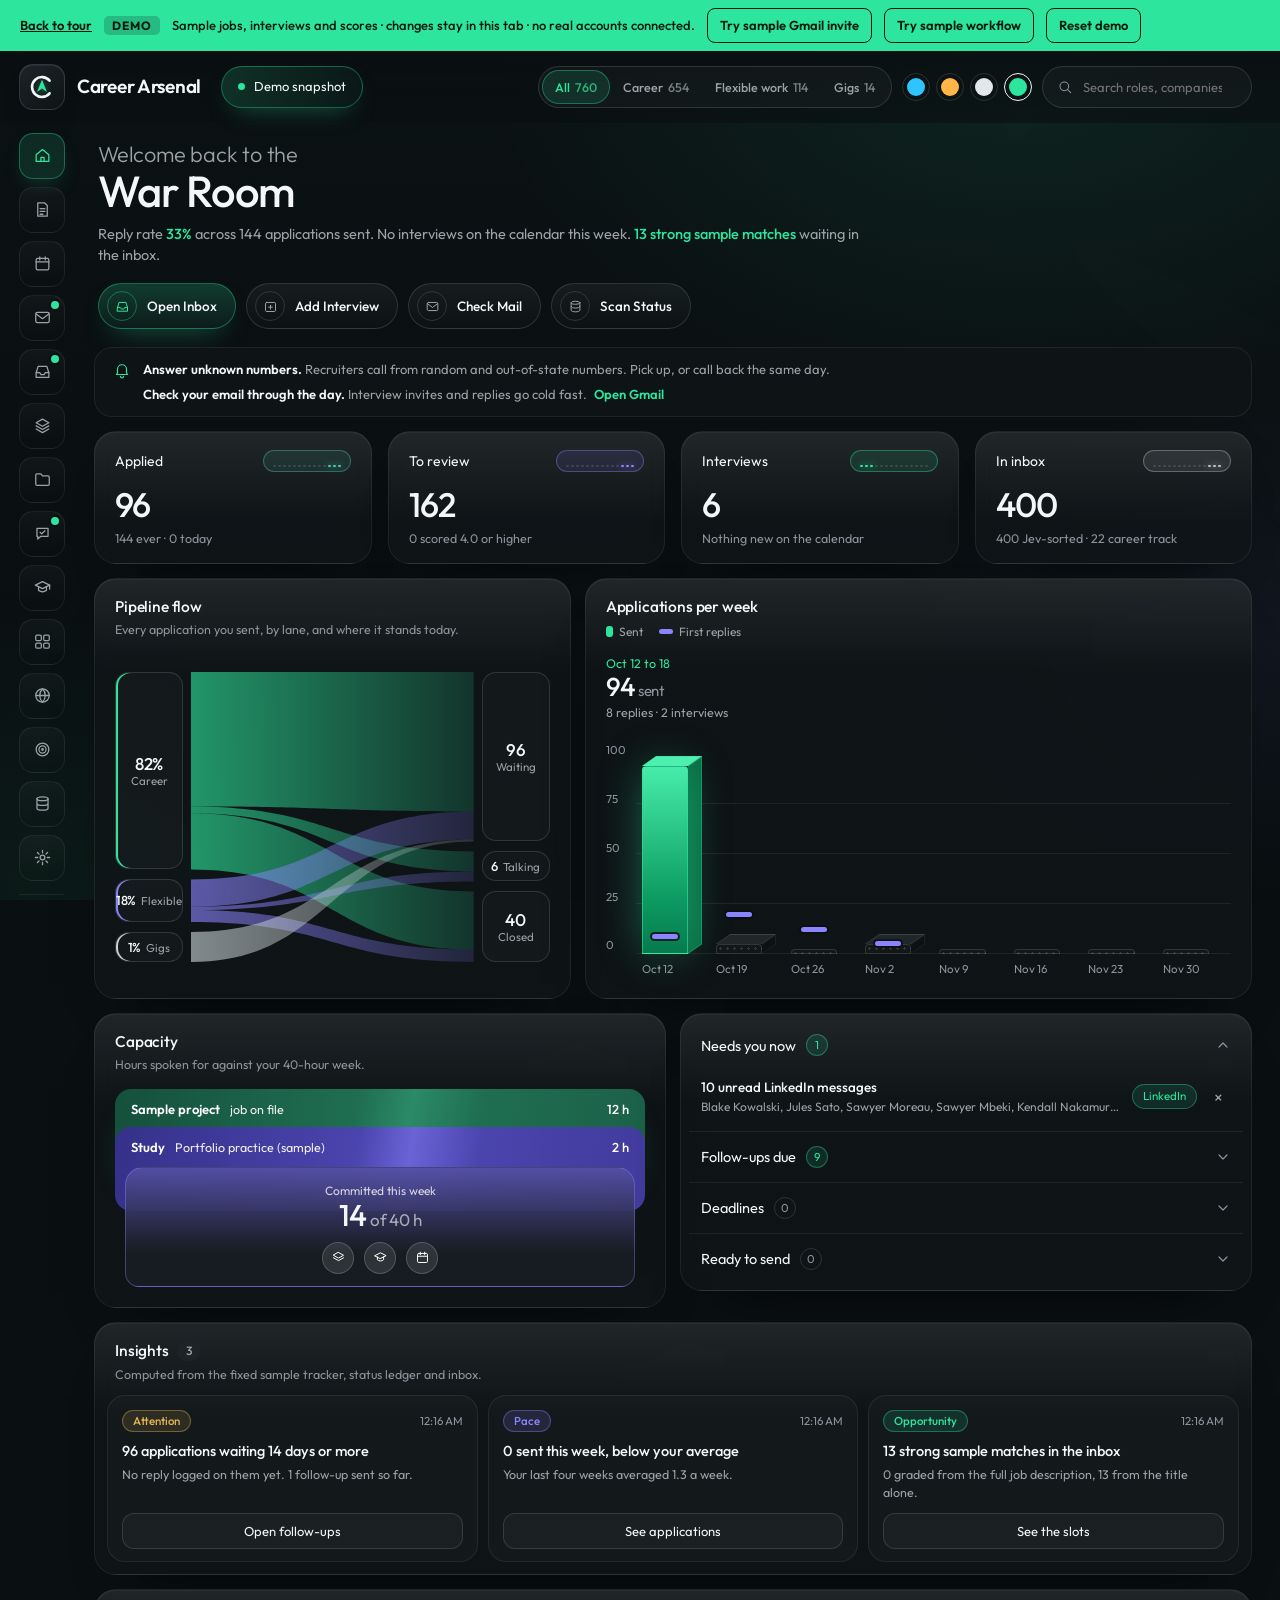
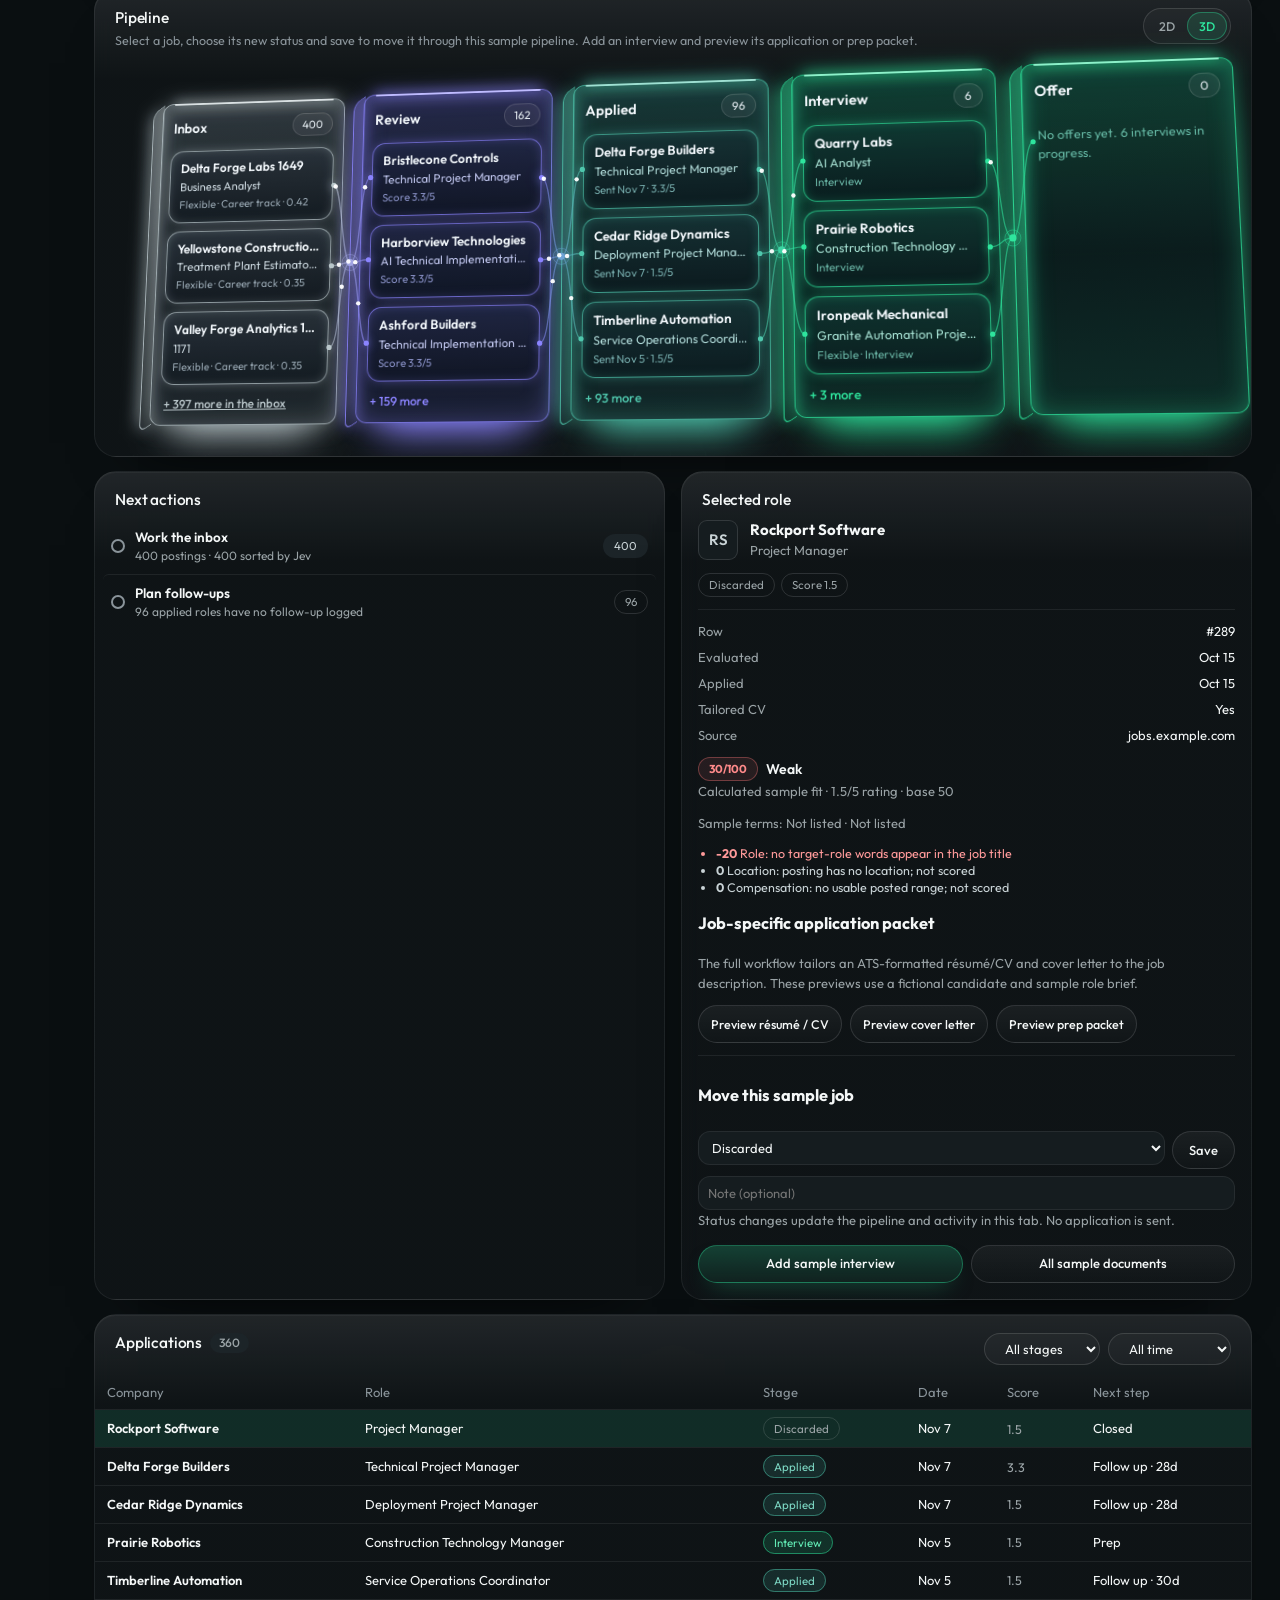
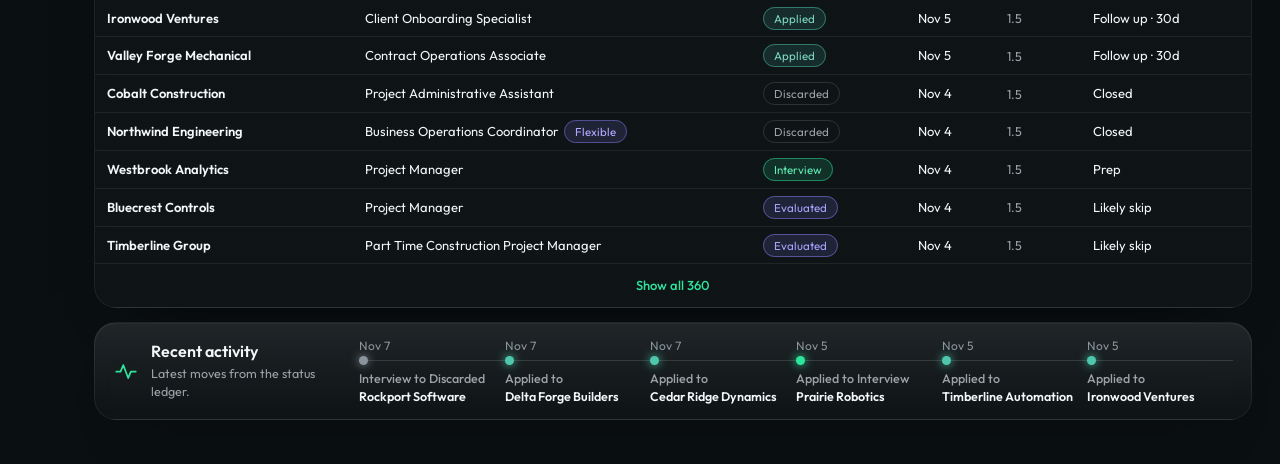
==== commit 0d3bc27c: "Demonstrate sample invite acceptance through interview prep" ====
--- a/demo/index.html
+++ b/demo/index.html
@@ -5,14 +5,14 @@
 <meta name="viewport" content="width=device-width, initial-scale=1">
 <title>Career Arsenal · Mission Control (demo)</title>
 <meta name="robots" content="noindex">
-<link rel="stylesheet" href="demo.css?v=workflow-1">
-<script src="demo.js?v=workflow-1"></script>
-  <link rel="stylesheet" href="mission.css?v=workflow-2">
+<link rel="stylesheet" href="demo.css?v=invite-1">
+<script src="demo.js?v=invite-1"></script>
+<link rel="stylesheet" href="mission.css?v=invite-1">
 <link rel="stylesheet" href="warroom.css">
 <script src="theme.js?v=sample-2"></script>
 </head>
 <body>
-<div class="demo-bar" id="demoBar"><a href="../" style="color:inherit;font-weight:600;white-space:nowrap">Back to tour</a><b>Demo</b><span id="demoMsg">Sample jobs, interviews and scores · changes stay in this tab · no real accounts connected.</span><button type="button" data-demo-start>Try sample workflow</button><button type="button" data-demo-reset>Reset demo</button></div>
+<div class="demo-bar" id="demoBar"><a href="../" style="color:inherit;font-weight:600;white-space:nowrap">Back to tour</a><b>Demo</b><span id="demoMsg">Sample jobs, interviews and scores · changes stay in this tab · no real accounts connected.</span><a class="demo-action" href="#mail">Try sample Gmail invite</a><button type="button" data-demo-start>Try sample workflow</button><button type="button" data-demo-reset>Reset demo</button></div>
 <header class="top">
   <a class="brand" href="#overview"><b class="t-g">Career Arsenal</b> <span class="t-g">Mission control</span><svg class="brand-mark t-w" viewBox="0 0 48 48" aria-hidden="true"><path class="ring" d="M37 13.1A17 17 0 1 0 37 34.9"/><path class="delta" d="M24 11l8.5 21.5L24 26.5l-8.5 6z"/></svg><b class="t-w">Career Arsenal</b></a>
   <span class="wr-pill t-w" id="wrDate"></span>
@@ -176,6 +176,7 @@
           <button type="button" class="btn primary" data-iv-add>Add sample interview</button>
         </div>
       </div>
+      <section class="panel sample-invite-result" id="ivInviteResult" aria-label="Accepted sample invite" hidden></section>
       <div class="mini-kpis" id="ivKpis"></div>
       <section class="panel cal-panel"><div class="panel-h"><div><h2>Next two weeks</h2><p>A simulated calendar with sample interviews, follow-ups and study time. Click an interview to inspect the event; no Google Calendar changes occur.</p></div><div class="cal-legend" id="ivCalLegend"></div></div><div class="cal14" id="ivCal"></div></section>
       <div class="two-col iv-cols">
@@ -330,6 +331,7 @@
     <!-- Mail -->
     <section class="page" data-views="mail" aria-labelledby="mlTitle" hidden>
       <div class="page-h"><div><h1 id="mlTitle">Mail</h1><p id="mlSub"></p></div></div>
+      <section class="panel sample-invite" id="sampleInvite" aria-labelledby="sampleInviteTitle" hidden></section>
       <div class="mini-kpis" id="mlKpis"></div>
       <section class="panel" aria-label="Mail log">
         <div class="ptabs in-panel" id="mlTabs" role="group" aria-label="Which mail"></div>
@@ -379,7 +381,7 @@
 
 <div class="toast" id="toast" role="status" aria-live="polite" hidden></div>
 
-<script type="module" src="mission.js?v=workflow-1"></script>
+<script type="module" src="mission.js?v=invite-1"></script>
 </body>
 </html>
 
--- a/demo/demo.css
+++ b/demo/demo.css
@@ -1,8 +1,8 @@
 /* demo.css — the one strip the static demo adds above the real dashboard. */
 .demo-bar { display: flex; align-items: center; flex-wrap: wrap; gap: 8px 12px; padding: 8px 20px; font: 500 13px/1.3 var(--body); color: var(--acc-ink); background: var(--acc); }
-.demo-bar button { padding: 8px 12px; color: inherit; background: transparent; border: 1px solid currentColor; border-radius: 8px; font: inherit; font-weight: 600; cursor: pointer; }
-.demo-bar button:hover { background: rgba(0,0,0,.08); }
-.demo-bar button:focus-visible { outline: 2px solid currentColor; outline-offset: 3px; }
+.demo-bar button, .demo-bar .demo-action { padding: 8px 12px; color: inherit; background: transparent; border: 1px solid currentColor; border-radius: 8px; font: inherit; font-weight: 600; cursor: pointer; text-decoration: none; }
+.demo-bar button:hover, .demo-bar .demo-action:hover { background: rgba(0,0,0,.08); }
+.demo-bar button:focus-visible, .demo-bar .demo-action:focus-visible { outline: 2px solid currentColor; outline-offset: 3px; }
 .demo-bar b { font-family: var(--mono); font-size: 12px; letter-spacing: .08em; text-transform: uppercase; padding: 2px 8px; border-radius: 5px; background: rgba(0,0,0,.18); }
 .top { top: 0; }
 @media (max-width: 760px) { .demo-bar { font-size: 12px; padding: 7px 14px; } }
--- a/demo/mission.css
+++ b/demo/mission.css
@@ -467,6 +467,22 @@
 .sample-cal-button { font: inherit; color: inherit; text-align: left; width: 100%; cursor: pointer; }
 .iv-main.sample-cal-button, .cday-h.sample-cal-button { background: transparent; border: 0; }
 .sample-cal-button:focus-visible { outline: 2px solid var(--acc); outline-offset: 2px; }
+.sample-invite, .sample-invite-result { padding: 24px; }
+.sample-invite-heading { display: flex; align-items: center; justify-content: space-between; gap: 12px; flex-wrap: wrap; }
+.sample-invite h2, .sample-invite-result h2 { margin: 0; font-size: 21px; }
+.sample-invite h3 { margin: 8px 0 16px; font-size: 17px; line-height: 1.4; }
+.sample-invite-layout { display: grid; grid-template-columns: minmax(0, 1.3fr) minmax(0, 1fr); gap: 32px; margin-top: 24px; }
+.sample-invite-meta { display: grid; grid-template-columns: auto minmax(0, 1fr); gap: 8px 16px; margin: 0; font-size: 14px; }
+.sample-invite-meta dt { color: var(--muted); }
+.sample-invite-meta dd { margin: 0; overflow-wrap: anywhere; }
+.sample-invite-body { white-space: pre-line; font-size: 15px; line-height: 1.65; max-width: 68ch; margin: 20px 0; }
+.invite-steps { padding-left: 24px; margin: 16px 0; display: grid; gap: 18px; font-size: 14px; line-height: 1.5; }
+.invite-steps li { padding-left: 8px; }
+.invite-steps strong, .invite-steps span { display: block; }
+.invite-steps span { color: var(--muted); margin-top: 4px; }
+.invite-generated { padding: 16px; background: var(--panel-2); border-radius: 8px; }
+.sample-invite, .sample-invite-result { scroll-margin-top: 96px; }
+@media (max-width: 760px) { .sample-invite-layout { grid-template-columns: minmax(0, 1fr); gap: 20px; } .sample-invite, .sample-invite-result { padding: 18px; } }
 .dlg h2 { margin: 0 0 14px; font: 650 19px var(--display); }
 .form-grid { display: grid; grid-template-columns: 1fr 1fr; gap: 10px 12px; }
 .form-grid label { display: grid; gap: 5px; font-size: 12.5px; color: var(--muted); }
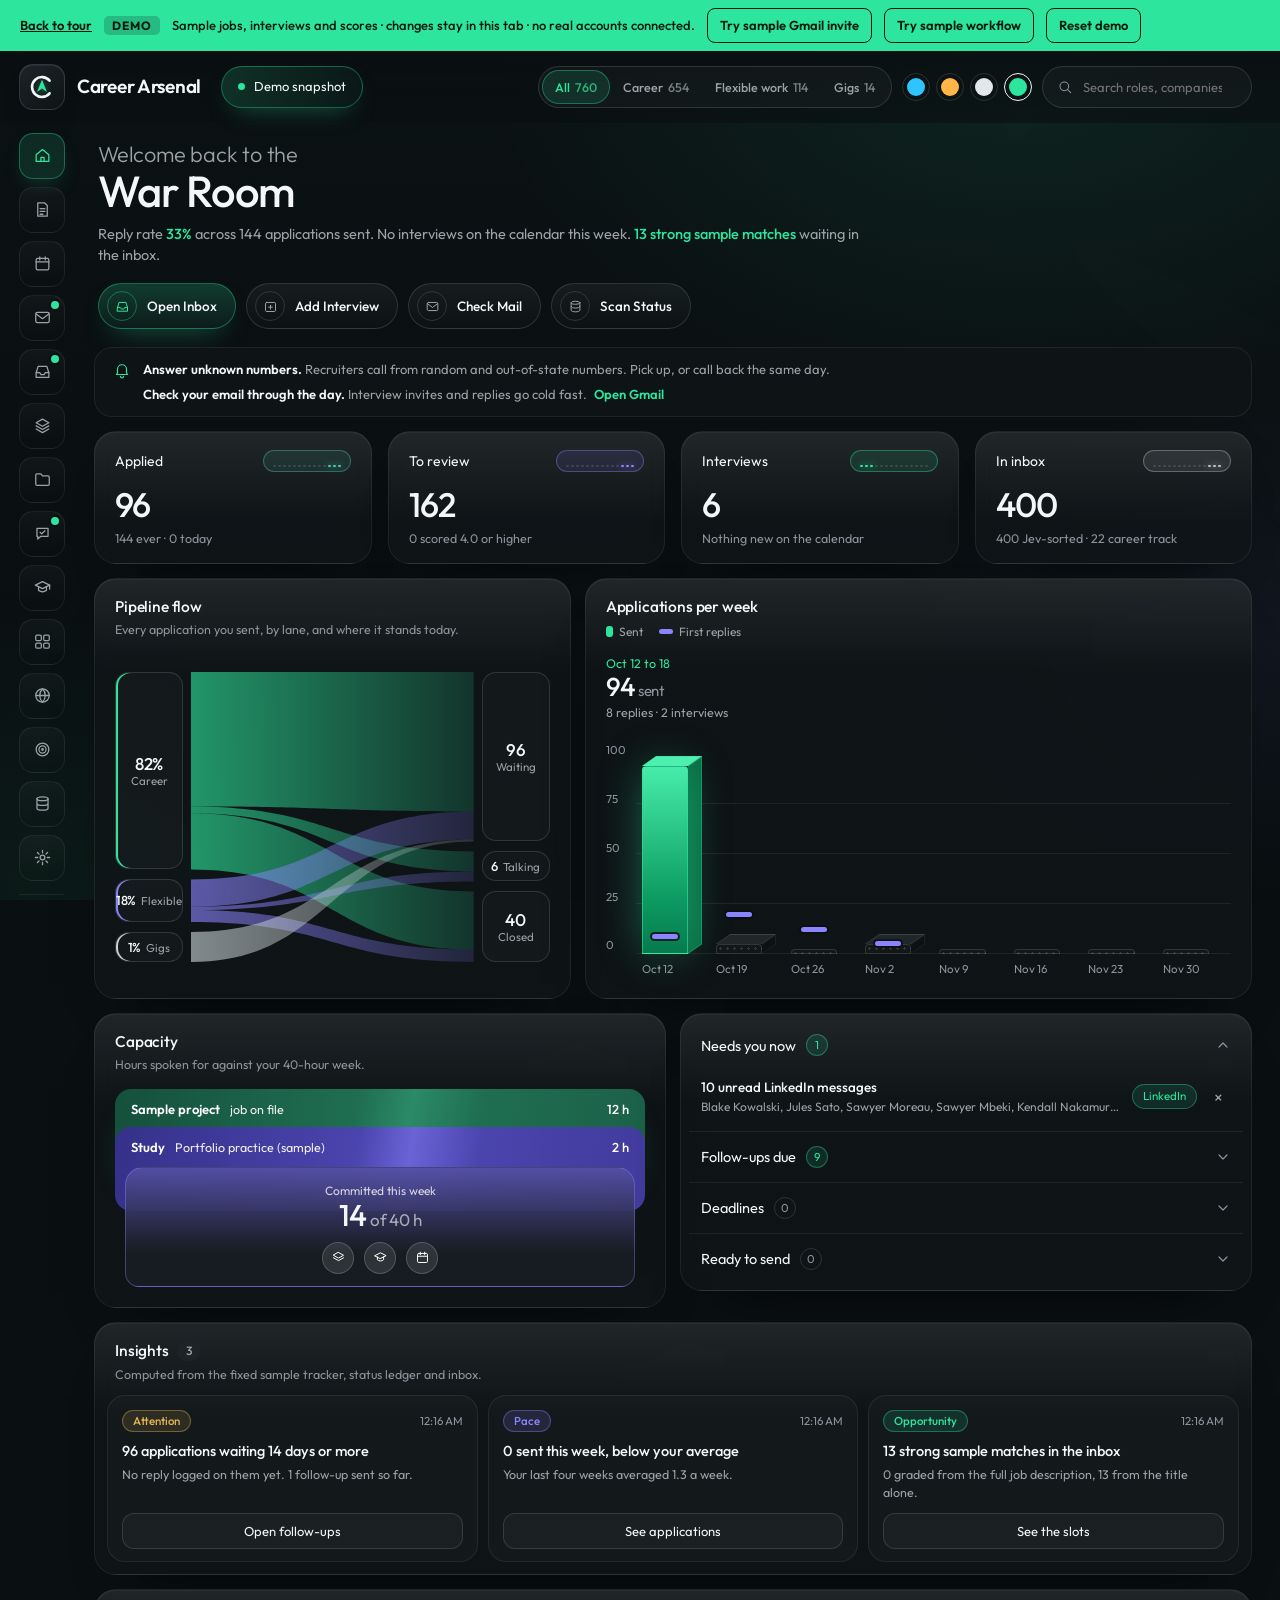
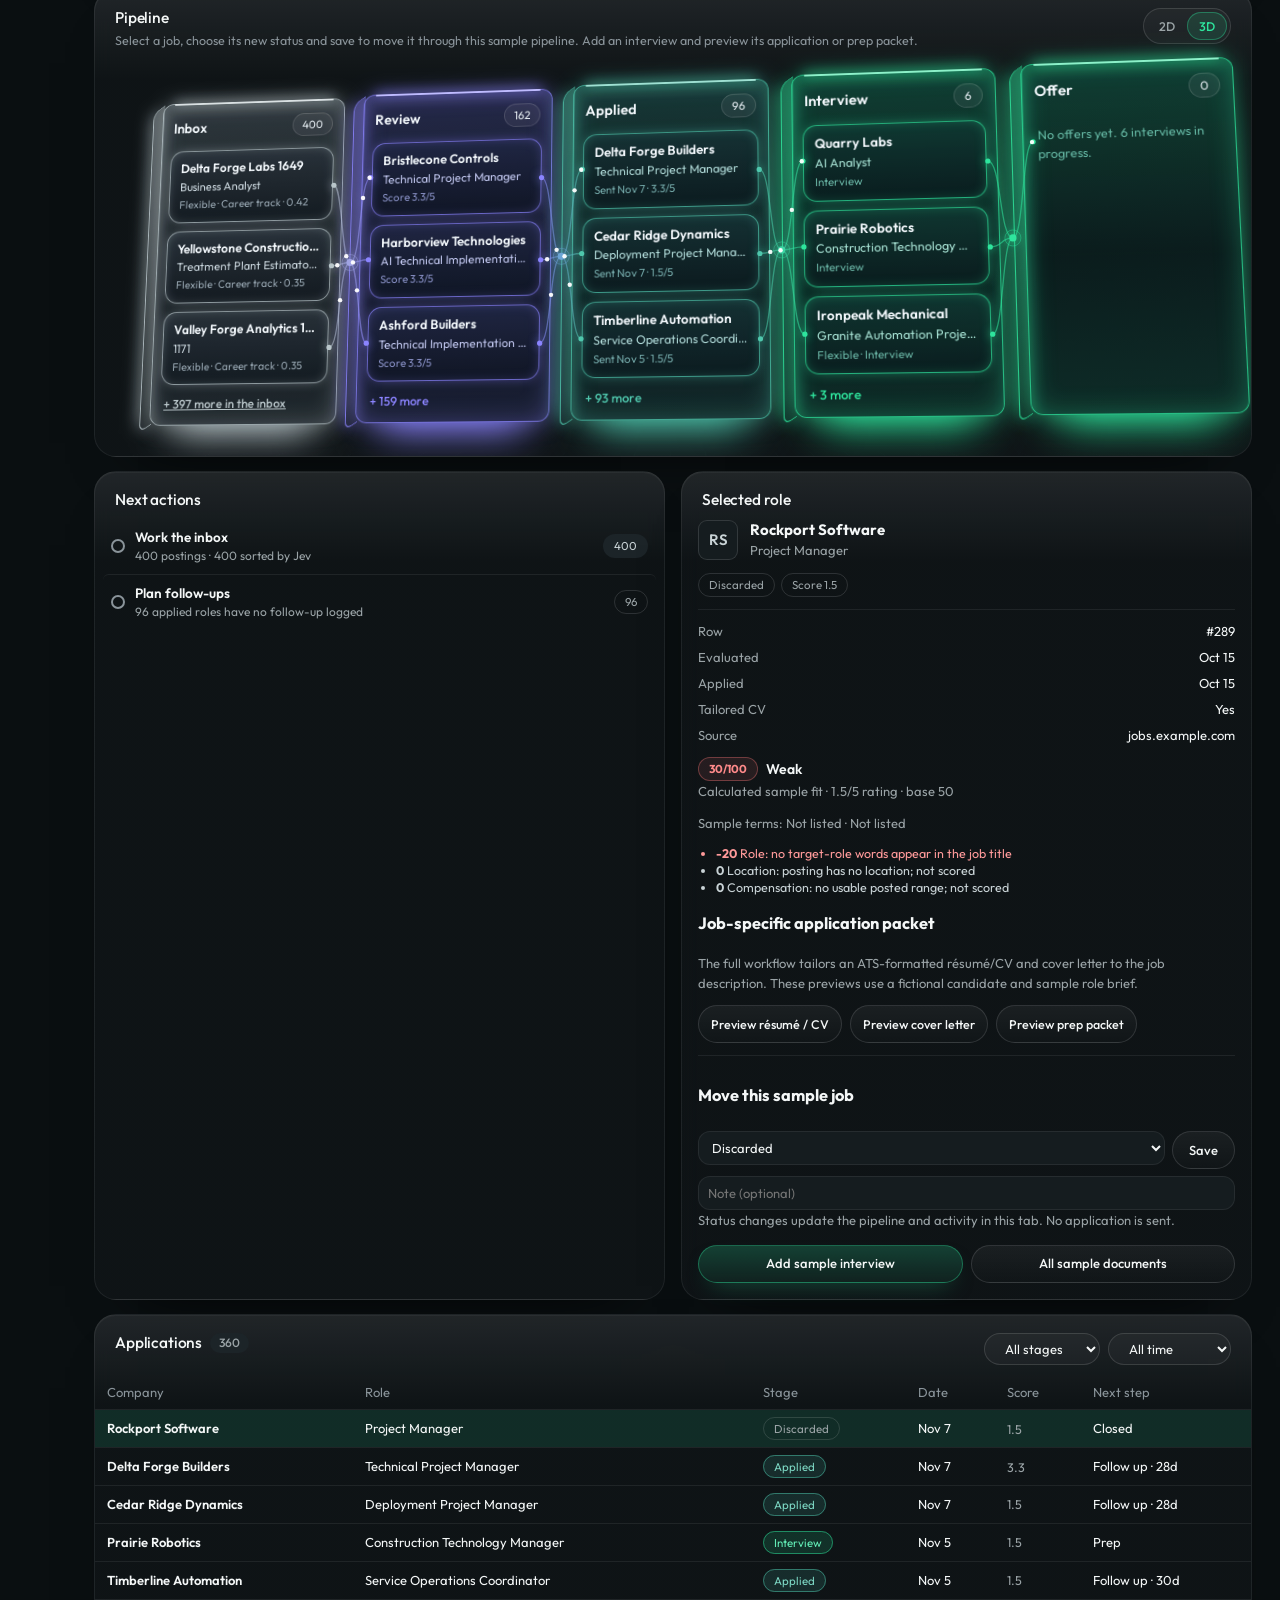
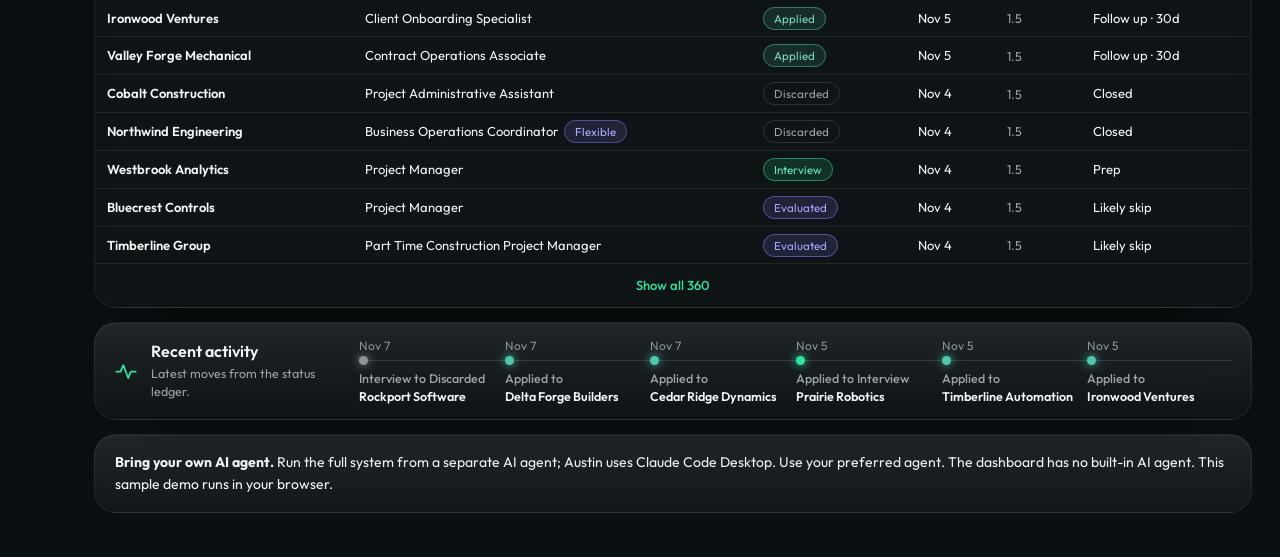
==== commit b5333296: "Clarify the separate AI agent requirement" ====
--- a/demo/index.html
+++ b/demo/index.html
@@ -5,7 +5,7 @@
 <meta name="viewport" content="width=device-width, initial-scale=1">
 <title>Career Arsenal · Mission Control (demo)</title>
 <meta name="robots" content="noindex">
-<link rel="stylesheet" href="demo.css?v=invite-1">
+<link rel="stylesheet" href="demo.css?v=invite-2">
 <script src="demo.js?v=invite-1"></script>
 <link rel="stylesheet" href="mission.css?v=invite-1">
 <link rel="stylesheet" href="warroom.css">
@@ -86,6 +86,7 @@
         <li><b>Check your email through the day.</b> Interview invites and replies go cold fast. <a href="https://mail.google.com/" target="_blank" rel="noopener noreferrer">Open Gmail</a></li>
       </ul>
     </aside>
+    <aside class="panel agent-note" aria-label="How the full system runs"><strong>Bring your own AI agent.</strong> Run the full system from a separate AI agent; Austin uses Claude Code Desktop. Use your preferred agent. The dashboard has no built-in AI agent. This sample demo runs in your browser.</aside>
     <section class="kpis" id="kpis" aria-label="Key numbers" data-views="overview"></section>
 
     <section class="wr-grid t-w" id="wrGrid" data-views="overview" aria-label="War Room panels">
--- a/demo/demo.css
+++ b/demo/demo.css
@@ -5,4 +5,5 @@
 .demo-bar button:focus-visible, .demo-bar .demo-action:focus-visible { outline: 2px solid currentColor; outline-offset: 3px; }
 .demo-bar b { font-family: var(--mono); font-size: 12px; letter-spacing: .08em; text-transform: uppercase; padding: 2px 8px; border-radius: 5px; background: rgba(0,0,0,.18); }
 .top { top: 0; }
+.agent-note { padding: 16px 20px; font-size: 14px; line-height: 1.6; }
 @media (max-width: 760px) { .demo-bar { font-size: 12px; padding: 7px 14px; } }
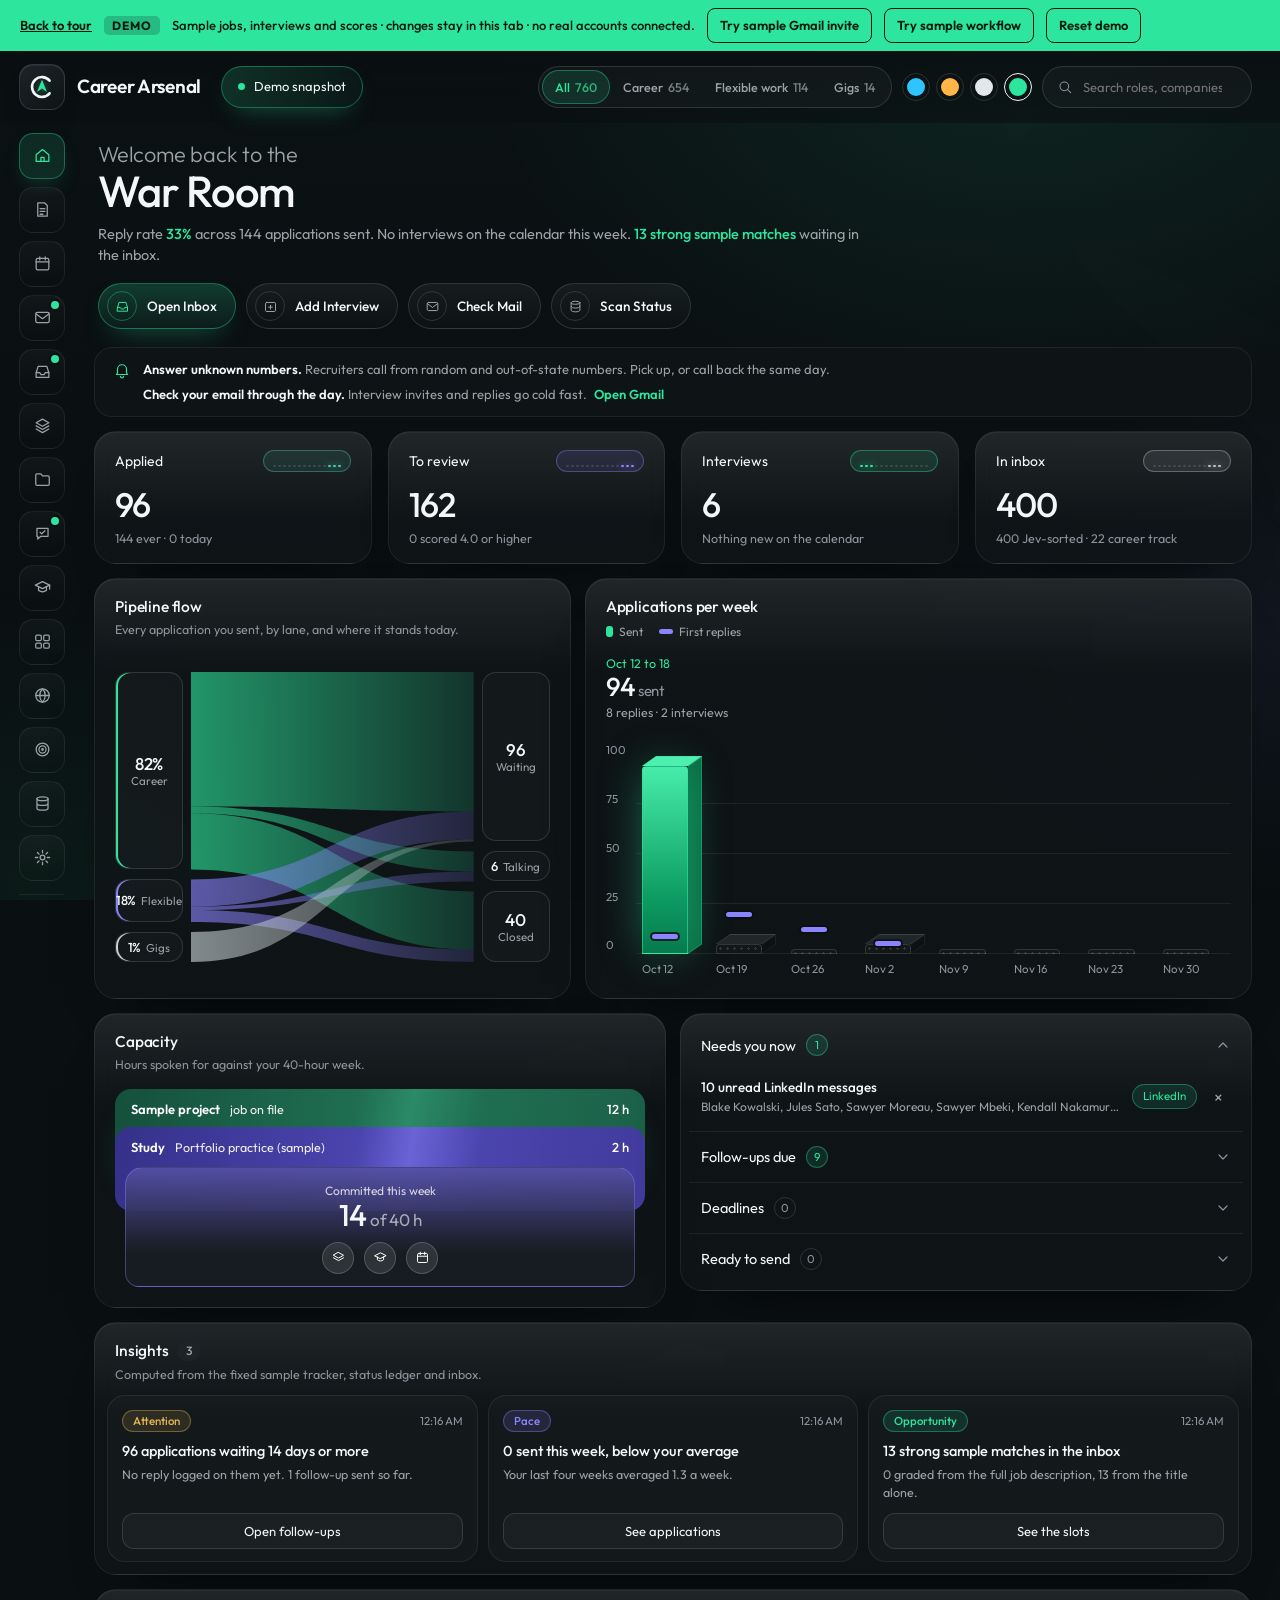
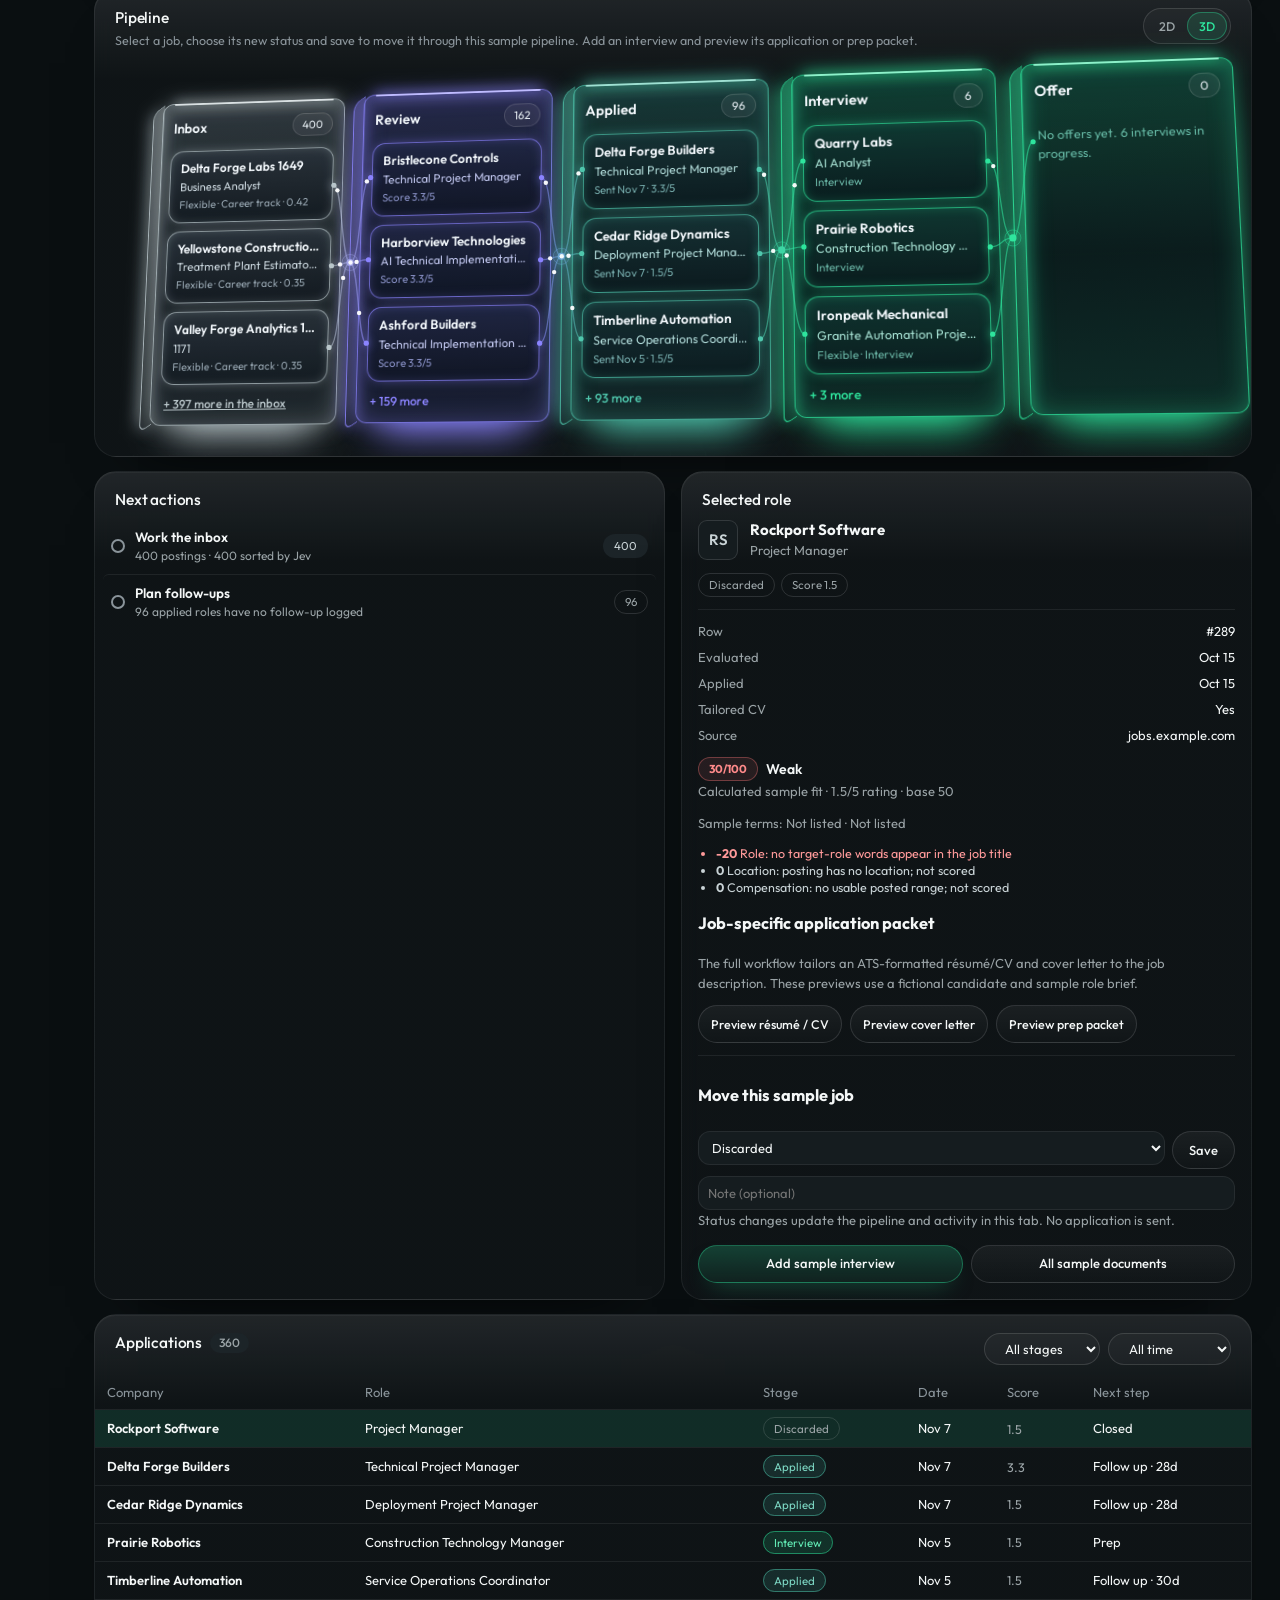
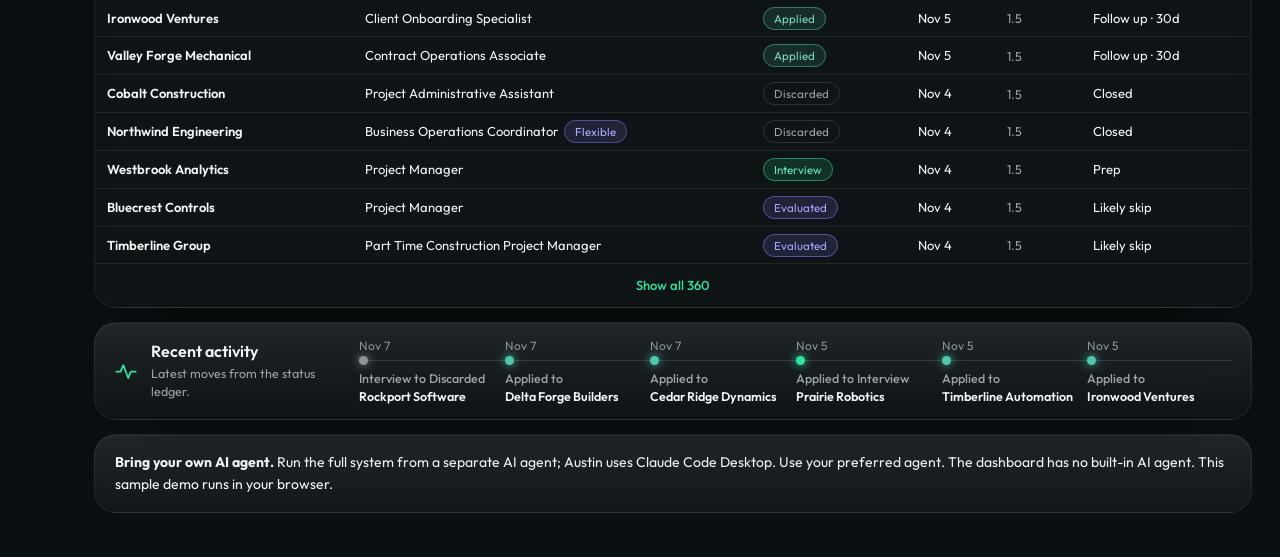
==== commit bdbea422: "Fix Answers, Learn and Platforms pages and phone Stacking overflow Restore the fmtShort date helper " ====
--- a/demo/index.html
+++ b/demo/index.html
@@ -7,7 +7,7 @@
 <meta name="robots" content="noindex">
 <link rel="stylesheet" href="demo.css?v=invite-2">
 <script src="demo.js?v=invite-1"></script>
-<link rel="stylesheet" href="mission.css?v=invite-1">
+<link rel="stylesheet" href="mission.css?v=invite-2">
 <link rel="stylesheet" href="warroom.css">
 <script src="theme.js?v=sample-2"></script>
 </head>
@@ -382,7 +382,7 @@
 
 <div class="toast" id="toast" role="status" aria-live="polite" hidden></div>
 
-<script type="module" src="mission.js?v=invite-1"></script>
+<script type="module" src="mission.js?v=invite-2"></script>
 </body>
 </html>
 
--- a/demo/mission.css
+++ b/demo/mission.css
@@ -886,3 +886,9 @@
 @media (max-width: 760px) { .sk-top li { grid-template-columns: 44px 1fr; } .sk-top li small.why { grid-column: 2; text-align: left; } }
 #skBody .col-stack { align-self: start; }
 #skBody .col-stack .panel { flex: 0 0 auto; }
+
+/* Phone: a Stacking list row holds a name, a role and a score block. Let the score block drop to its own line instead of pushing the page wider than the screen. */
+@media (max-width: 900px) {
+  #skBody ul.plain li { flex-wrap: wrap; }
+  #skBody ul.plain li > .stk { flex: 1 1 100%; min-width: 0; }
+}
